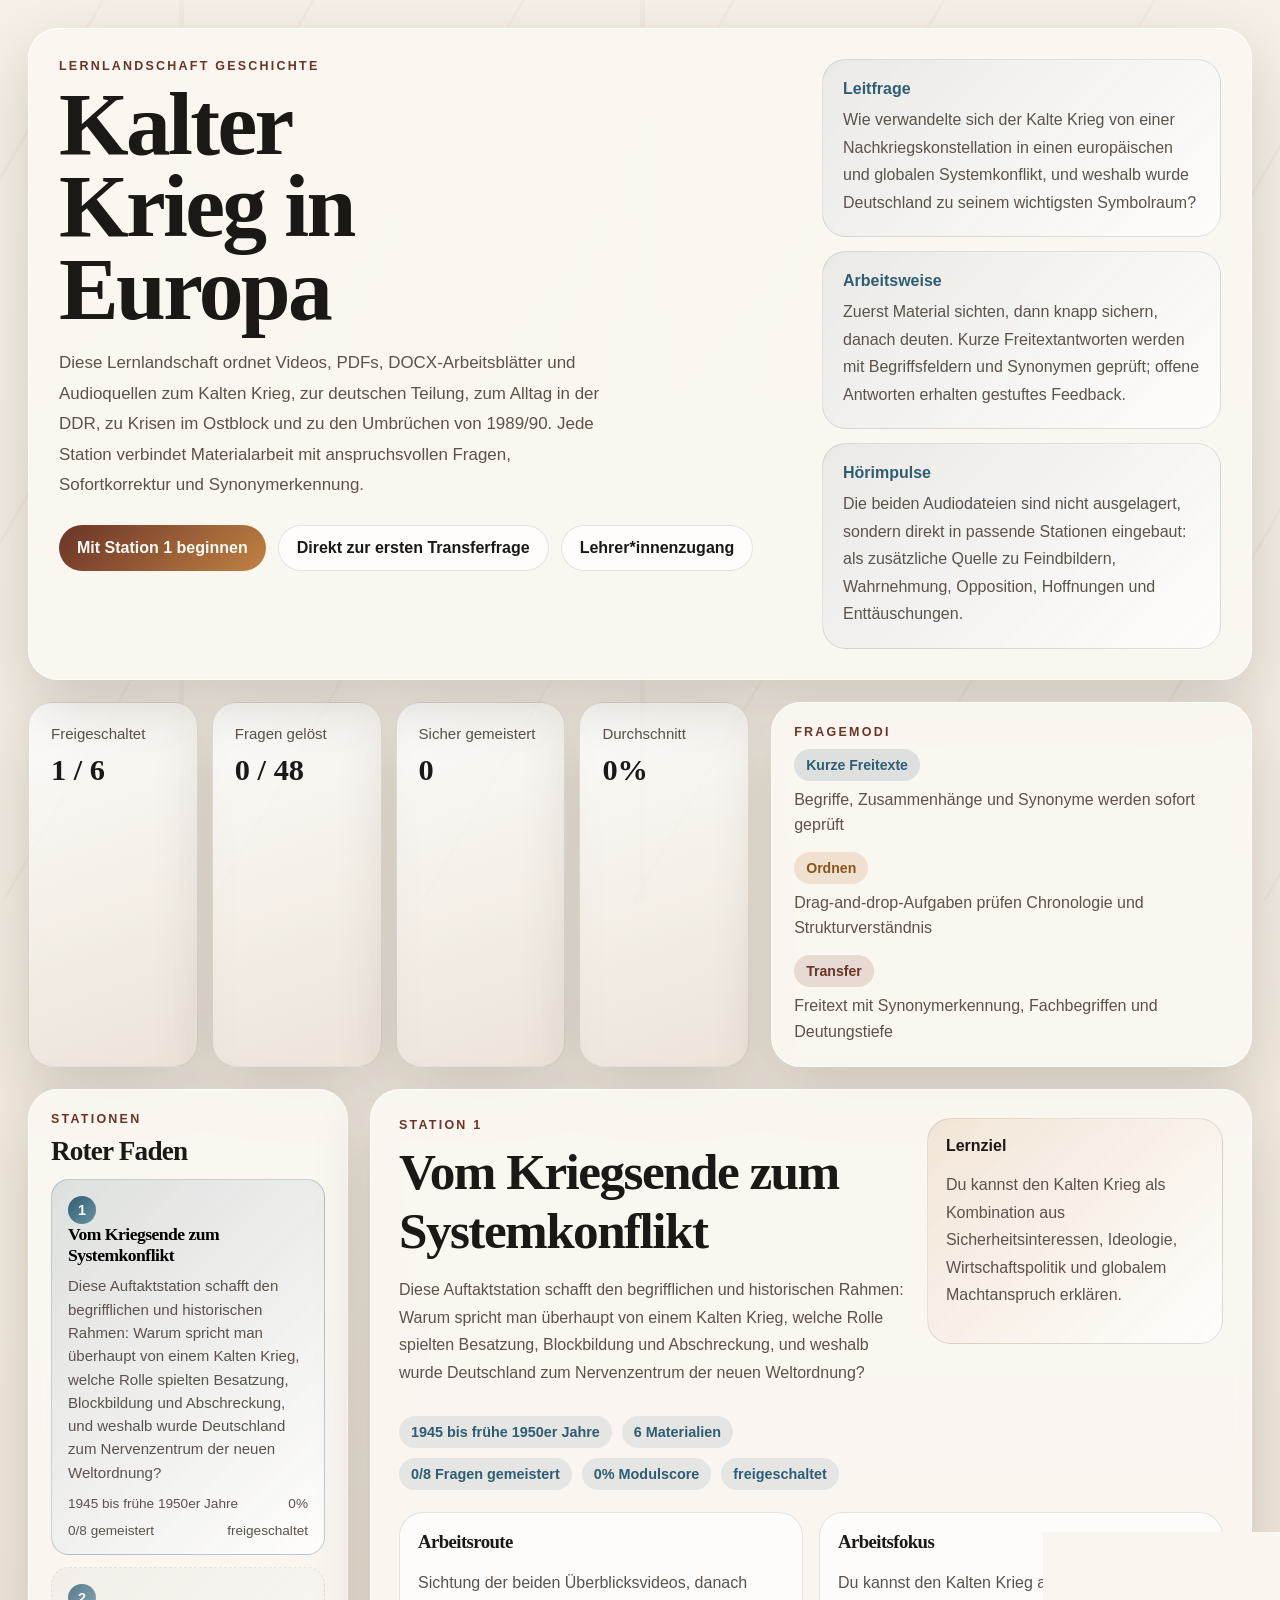
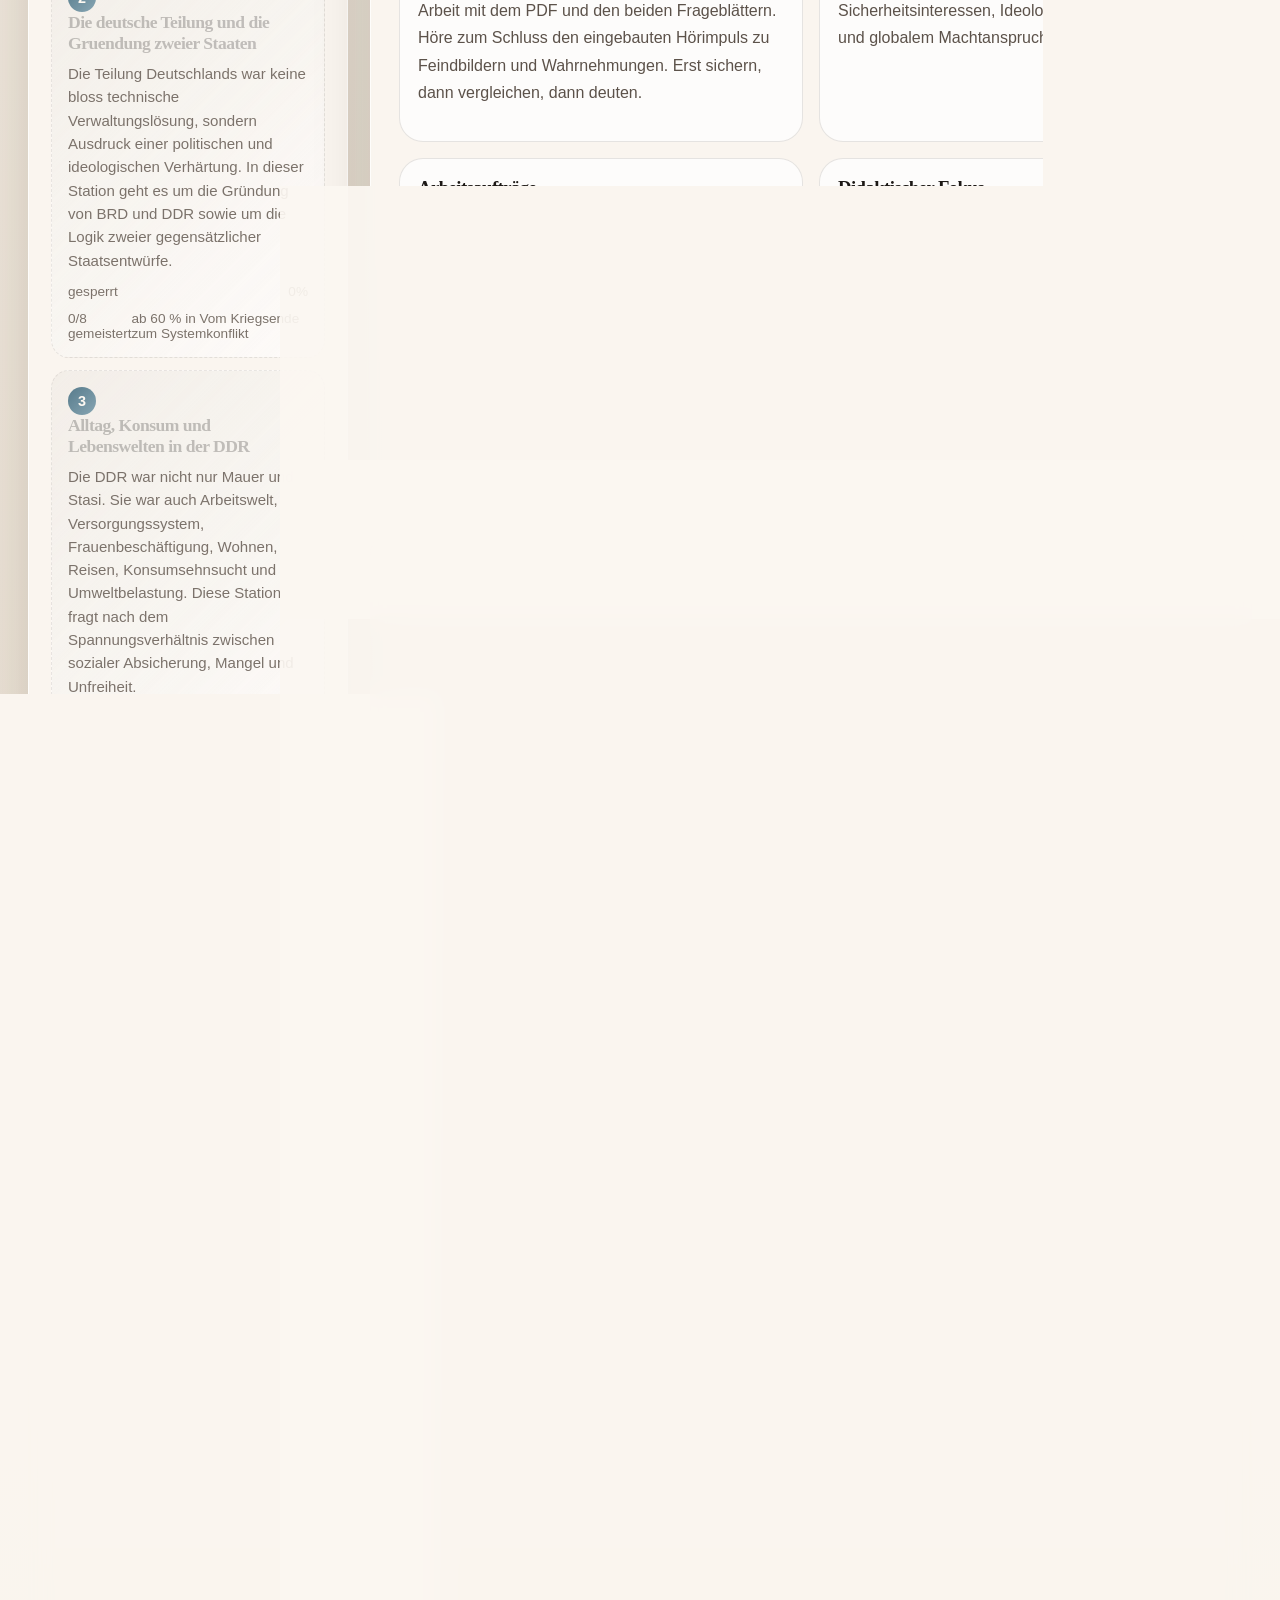
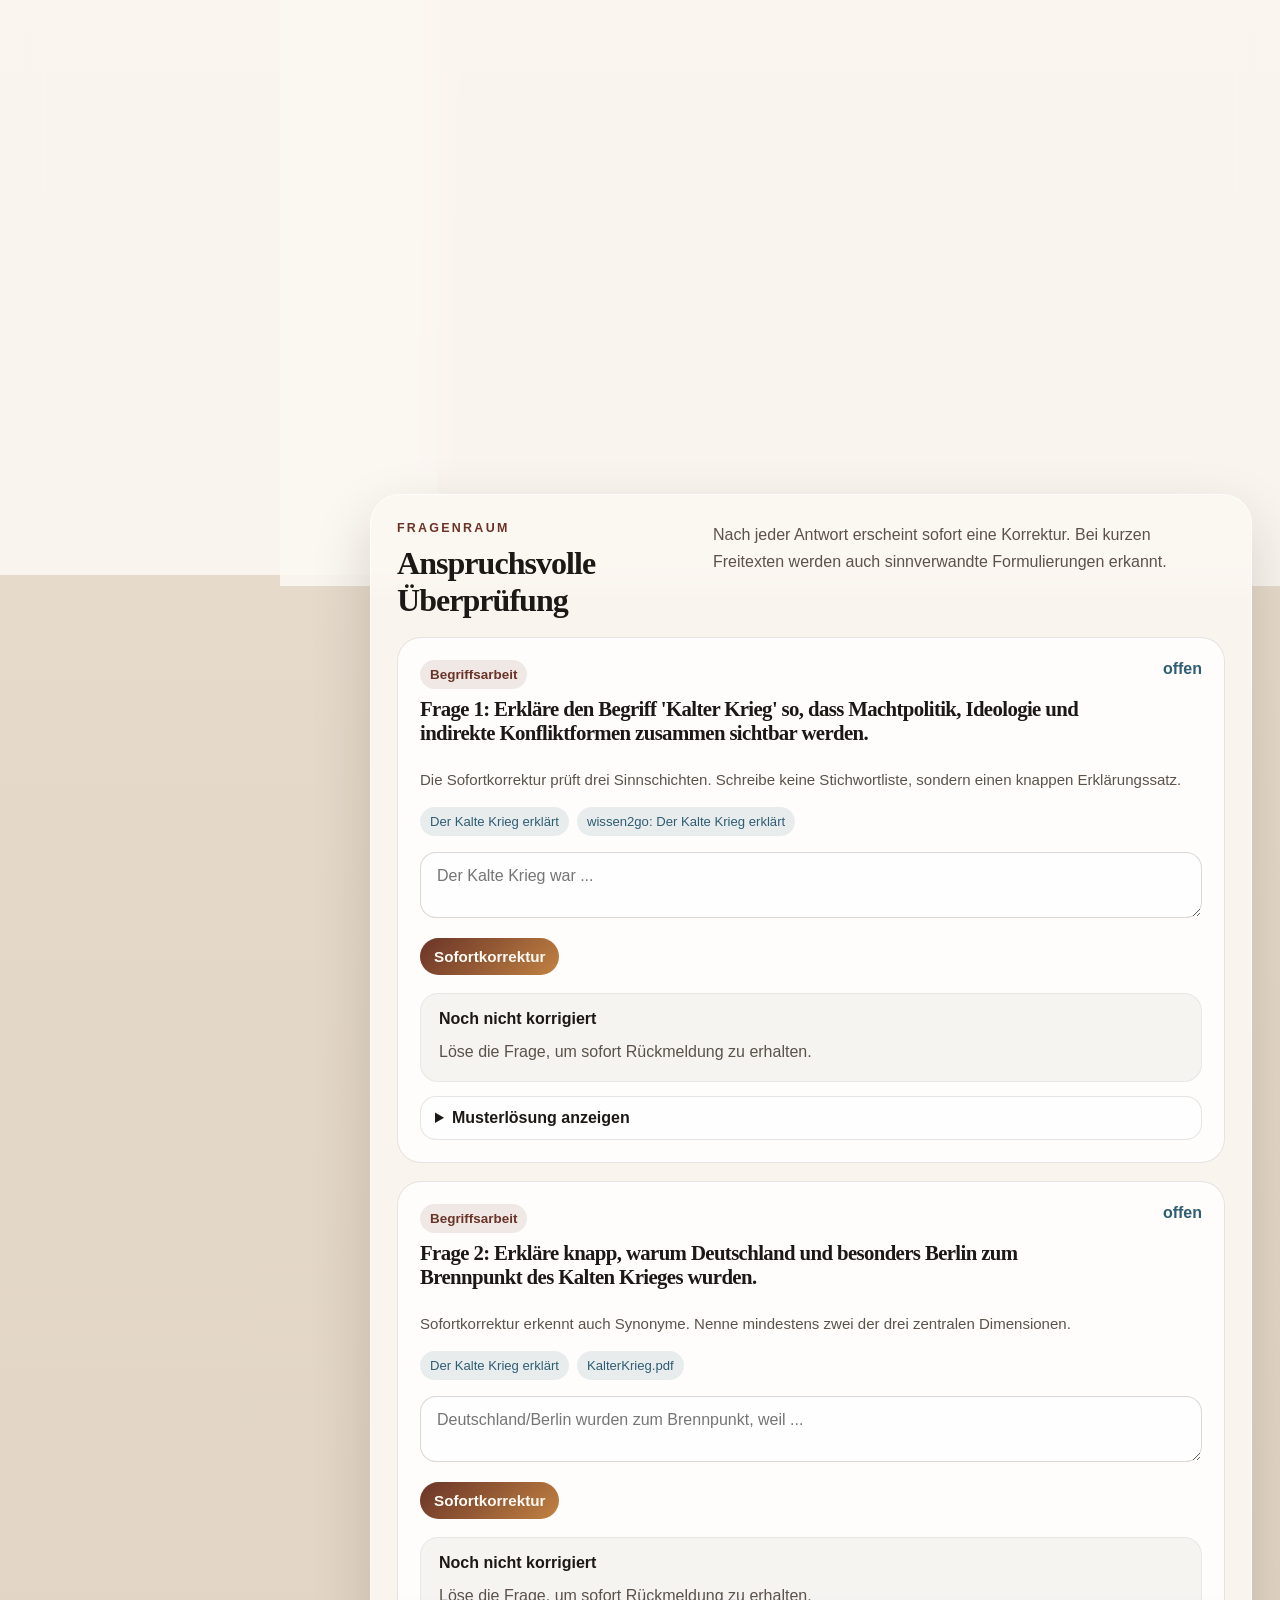
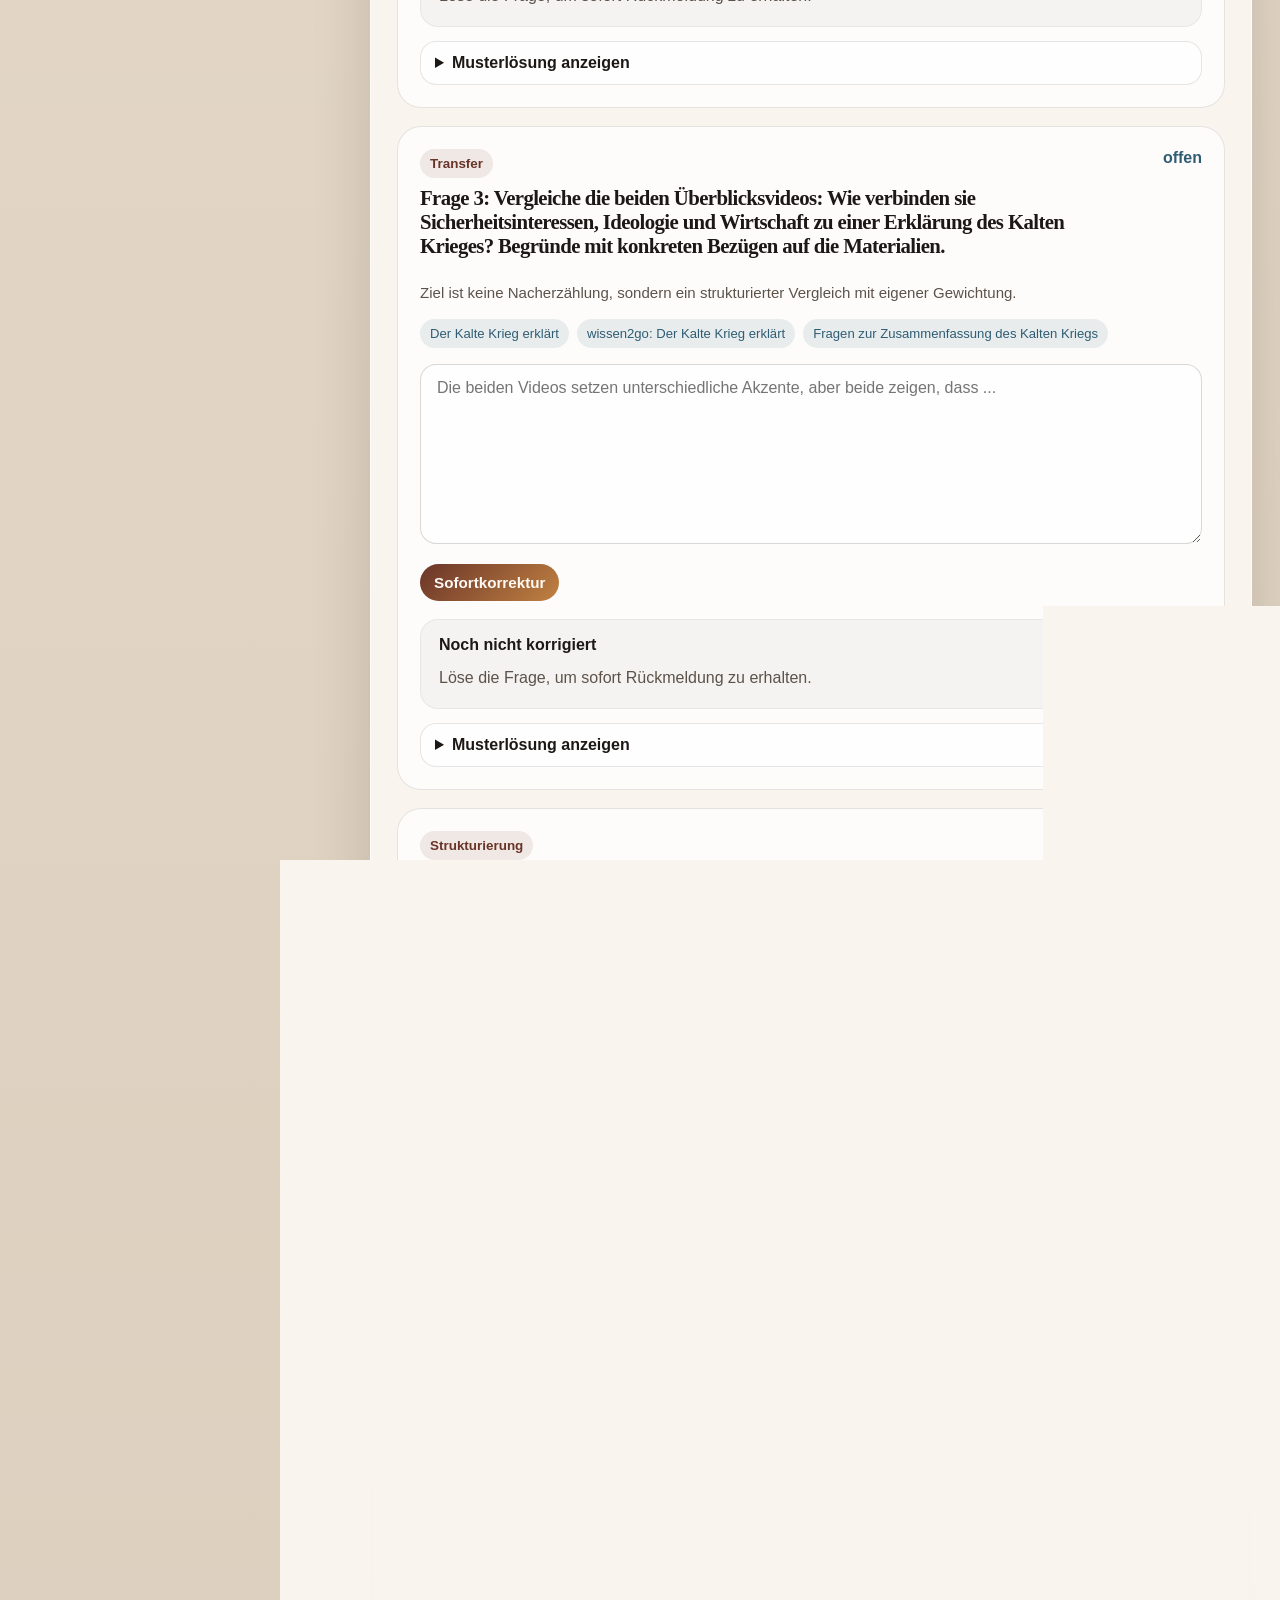
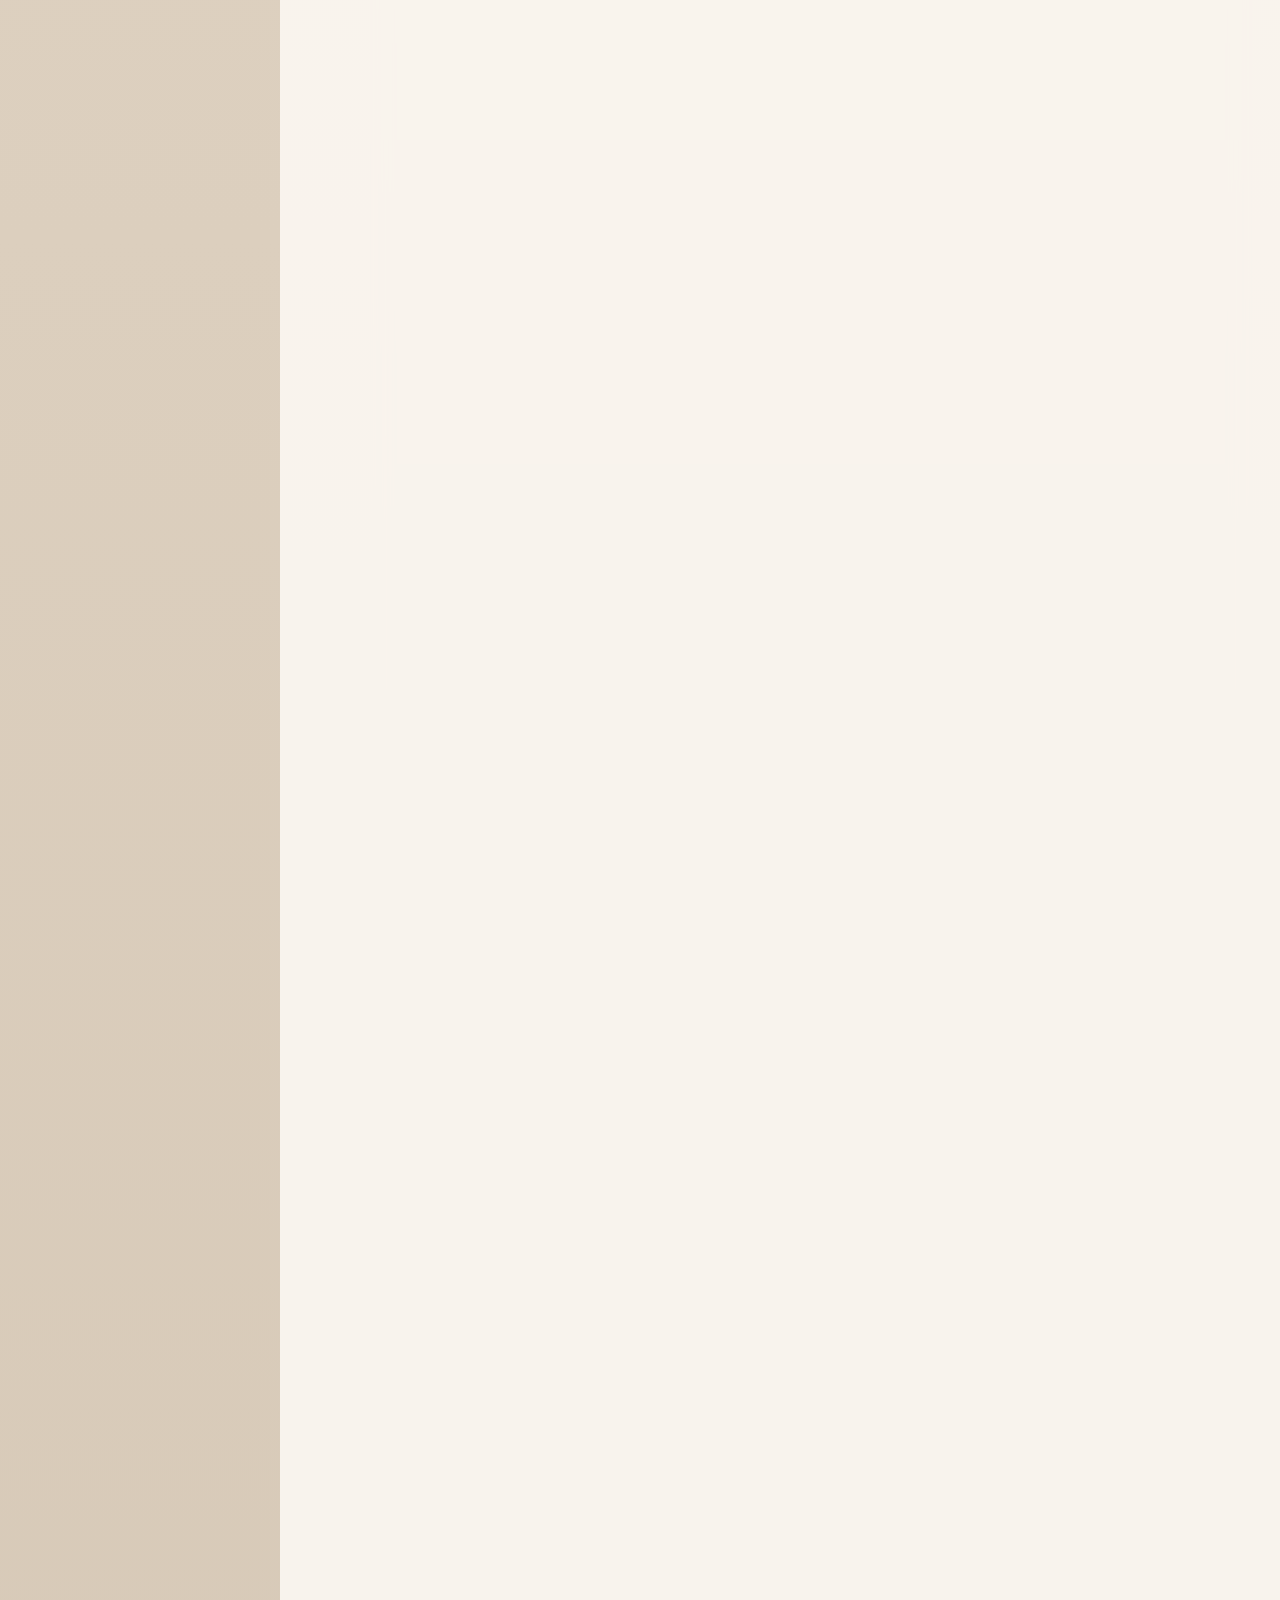
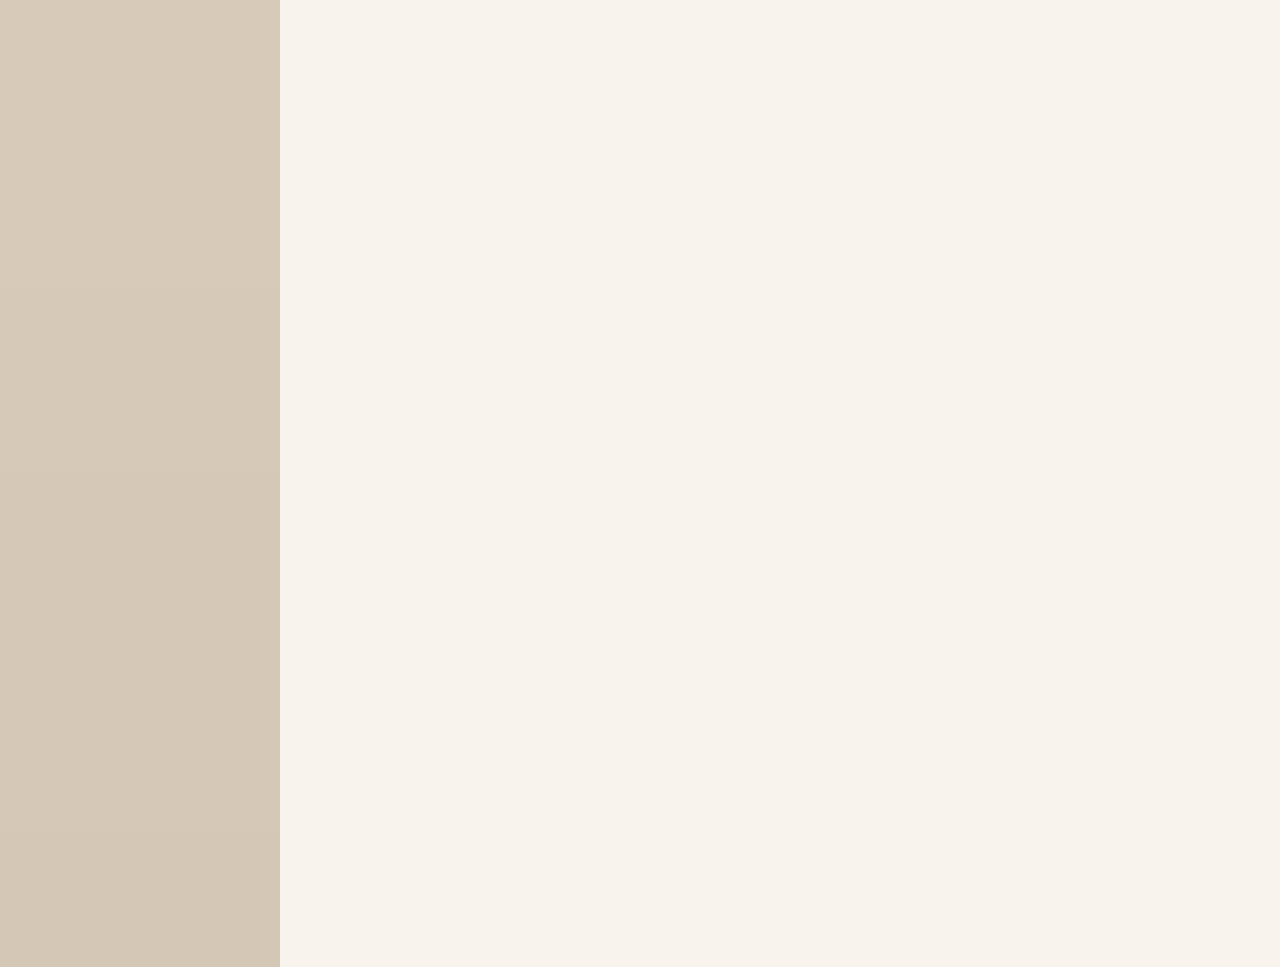
==== index.html @ 3937fecb "Replace DDR everyday image with Trabant photo" ====
<!DOCTYPE html>
<html lang="de">
  <head>
    <meta charset="UTF-8" />
    <meta name="viewport" content="width=device-width, initial-scale=1.0" />
    <title>Kalter Krieg in Europa - Lernlandschaft</title>
    <meta
      name="description"
      content="Interaktive Lernlandschaft zum Kalten Krieg und zur deutschen Teilung mit geordneten Materialien, Sofortkorrektur und Synonymerkennung."
    />
    <meta name="theme-color" content="#2f5d73" />
    <meta property="og:title" content="Kalter Krieg in Europa - Lernlandschaft" />
    <meta
      property="og:description"
      content="Sechs digitale Stationen zum Kalten Krieg, zur deutschen Teilung, zur DDR und zu 1989/90 mit Sofortkorrektur und Lehrpersonenmodus."
    />
    <meta property="og:type" content="website" />
    <meta property="og:image" content="assets/social-preview.svg" />
    <meta name="twitter:card" content="summary_large_image" />
    <meta name="twitter:title" content="Kalter Krieg in Europa - Lernlandschaft" />
    <meta
      name="twitter:description"
      content="Interaktive Lernlandschaft mit Materialien, Transferfragen, Sofortkorrektur und Lehrpersonenmodus."
    />
    <meta name="twitter:image" content="assets/social-preview.svg" />
    <link rel="icon" type="image/svg+xml" href="assets/favicon.svg" />
    <link rel="stylesheet" href="styles.css?v=20260407j" />
  </head>
  <body>
    <div class="page-shell">
      <header class="hero panel">
        <div class="hero-copy">
          <p class="eyebrow">Lernlandschaft Geschichte</p>
          <h1>Kalter Krieg in Europa</h1>
          <p class="lead">
            Diese Lernlandschaft ordnet Videos, PDFs, DOCX-Arbeitsblätter und Audioquellen zum
            Kalten Krieg, zur deutschen Teilung, zum Alltag in der DDR, zu Krisen im Ostblock und
            zu den Umbrüchen von 1989/90. Jede Station verbindet Materialarbeit mit anspruchsvollen
            Fragen, Sofortkorrektur und Synonymerkennung.
          </p>
          <div class="hero-actions">
            <button class="btn primary" id="start-route-button" type="button">Mit Station 1 beginnen</button>
            <button class="btn ghost" id="open-first-open-button" type="button">Direkt zur ersten Transferfrage</button>
            <button class="btn ghost" id="teacher-mode-button" type="button">Lehrer*innenzugang</button>
          </div>
        </div>

        <aside class="hero-note">
          <div class="note-card">
            <p class="note-label">Leitfrage</p>
            <p>
              Wie verwandelte sich der Kalte Krieg von einer Nachkriegskonstellation in einen
              europäischen und globalen Systemkonflikt, und weshalb wurde Deutschland zu seinem
              wichtigsten Symbolraum?
            </p>
          </div>
          <div class="note-card">
            <p class="note-label">Arbeitsweise</p>
            <p>
              Zuerst Material sichten, dann knapp sichern, danach deuten. Kurze Freitextantworten
              werden mit Begriffsfeldern und Synonymen geprüft; offene Antworten erhalten gestuftes
              Feedback.
            </p>
          </div>
          <div class="note-card">
            <p class="note-label">Hörimpulse</p>
            <p>
              Die beiden Audiodateien sind nicht ausgelagert, sondern direkt in passende Stationen
              eingebaut: als zusätzliche Quelle zu Feindbildern, Wahrnehmung, Opposition,
              Hoffnungen und Enttäuschungen.
            </p>
          </div>
        </aside>
      </header>

      <section class="panel teacher-access-panel hidden" id="teacher-access-panel"></section>

      <section class="dashboard">
        <div class="stats-grid" id="stats-grid"></div>
        <div class="panel legend-card">
          <p class="eyebrow">Fragemodi</p>
          <div class="legend-list">
            <div>
              <span class="legend-chip legend-fact">Kurze Freitexte</span>
              <p>Begriffe, Zusammenhänge und Synonyme werden sofort geprüft</p>
            </div>
            <div>
              <span class="legend-chip legend-compare">Ordnen</span>
              <p>Drag-and-drop-Aufgaben prüfen Chronologie und Strukturverständnis</p>
            </div>
            <div>
              <span class="legend-chip legend-transfer">Transfer</span>
              <p>Freitext mit Synonymerkennung, Fachbegriffen und Deutungstiefe</p>
            </div>
          </div>
        </div>
      </section>

      <div class="workspace">
        <aside class="panel module-rail">
          <div class="rail-head">
            <p class="eyebrow">Stationen</p>
            <h2>Roter Faden</h2>
          </div>
          <div id="module-nav" class="module-nav"></div>
        </aside>

        <main class="focus-column">
          <section class="panel module-header" id="module-header"></section>

          <section class="panel">
            <div class="section-head">
              <div>
                <p class="eyebrow">Materialpool</p>
                <h2>Ressourcen der Station</h2>
              </div>
              <p class="section-copy">
                Alle eingebauten Materialien dieser Station sind hier nach Typ geordnet. Externe
                Videos öffnen in Dropbox, lokale Materialien liegen direkt im Projekt.
              </p>
            </div>
            <div id="resource-groups" class="resource-groups"></div>
          </section>

          <section class="panel">
            <div class="section-head">
              <div>
                <p class="eyebrow">Fragenraum</p>
                <h2>Anspruchsvolle Überprüfung</h2>
              </div>
              <p class="section-copy">
                Nach jeder Antwort erscheint sofort eine Korrektur. Bei kurzen Freitexten werden
                auch sinnverwandte Formulierungen erkannt.
              </p>
            </div>
            <div id="question-list" class="question-list"></div>
          </section>

          <section class="panel teacher-panel hidden" id="teacher-panel"></section>
        </main>
      </div>
    </div>

    <script src="data.js?v=20260407j"></script>
    <script src="app.js?v=20260407j"></script>
  </body>
</html>
---- styles.css ----
:root {
  --bg: #e5ddd0;
  --paper: rgba(251, 247, 241, 0.92);
  --paper-strong: #fffaf3;
  --ink: #1c1815;
  --muted: #5c524a;
  --line: rgba(53, 41, 32, 0.12);
  --cold: #2f5d73;
  --cold-soft: #6b92a4;
  --wire: #6a3428;
  --signal: #c18242;
  --shadow: 0 24px 60px rgba(34, 22, 14, 0.16);
  --radius-xl: 30px;
  --radius-lg: 24px;
  --radius-md: 18px;
}

* {
  box-sizing: border-box;
}

html {
  scroll-behavior: smooth;
}

body {
  margin: 0;
  min-height: 100vh;
  color: var(--ink);
  font-family: "Avenir Next", "Segoe UI", sans-serif;
  background:
    radial-gradient(circle at 12% 15%, rgba(47, 93, 115, 0.18), transparent 0 24%),
    radial-gradient(circle at 88% 12%, rgba(193, 130, 66, 0.18), transparent 0 20%),
    linear-gradient(180deg, #f5efe6 0%, #e3d7c7 48%, #d5c7b5 100%);
}

body::before {
  content: "";
  position: fixed;
  inset: 0;
  pointer-events: none;
  background:
    linear-gradient(90deg, transparent 0 14%, rgba(47, 93, 115, 0.03) 14% 14.4%, transparent 14.4% 50%, rgba(106, 52, 40, 0.03) 50% 50.4%, transparent 50.4%),
    repeating-linear-gradient(
      120deg,
      transparent 0 88px,
      rgba(28, 24, 21, 0.025) 88px 91px,
      transparent 91px 182px
    );
}

h1,
h2,
h3,
h4 {
  font-family: "Iowan Old Style", "Palatino Linotype", "Book Antiqua", serif;
  letter-spacing: -0.03em;
}

button,
input,
textarea,
a {
  font: inherit;
}

.page-shell {
  position: relative;
  z-index: 1;
  max-width: 1360px;
  margin: 0 auto;
  padding: 28px;
}

.panel {
  background: var(--paper);
  border: 1px solid rgba(255, 255, 255, 0.72);
  box-shadow: var(--shadow);
  border-radius: var(--radius-xl);
  backdrop-filter: blur(10px);
}

.hero {
  display: grid;
  grid-template-columns: minmax(0, 1.3fr) minmax(280px, 0.7fr);
  gap: 22px;
  padding: 30px;
}

.eyebrow {
  margin: 0 0 10px;
  color: var(--wire);
  text-transform: uppercase;
  letter-spacing: 0.18em;
  font-size: 0.78rem;
  font-weight: 800;
}

.hero h1 {
  margin: 0;
  max-width: 10ch;
  font-size: clamp(3rem, 7vw, 5.7rem);
  line-height: 0.92;
}

.lead {
  max-width: 60ch;
  margin: 18px 0 0;
  color: var(--muted);
  font-size: 1.06rem;
  line-height: 1.8;
}

.hero-actions {
  display: flex;
  gap: 12px;
  flex-wrap: wrap;
  margin-top: 24px;
}

.btn {
  appearance: none;
  border: none;
  border-radius: 999px;
  cursor: pointer;
  text-decoration: none;
  display: inline-flex;
  align-items: center;
  justify-content: center;
  gap: 8px;
  padding: 13px 18px;
  font-weight: 800;
}

.btn.primary {
  color: #fffaf4;
  background: linear-gradient(135deg, var(--wire), var(--signal));
}

.btn.ghost {
  color: var(--ink);
  background: rgba(255, 255, 255, 0.76);
  border: 1px solid var(--line);
}

.btn.small {
  padding: 10px 14px;
  font-size: 0.95rem;
}

.btn.is-active {
  color: #fffaf4;
  background: linear-gradient(135deg, var(--cold), var(--cold-soft));
  border: none;
}

.hero-note {
  display: grid;
  gap: 14px;
}

.note-card {
  padding: 20px;
  border-radius: var(--radius-lg);
  background: linear-gradient(135deg, rgba(47, 93, 115, 0.08), rgba(255, 255, 255, 0.72));
  border: 1px solid var(--line);
}

.note-label {
  margin: 0 0 8px;
  font-weight: 800;
  color: var(--cold);
}

.note-card p:last-child {
  margin: 0;
  color: var(--muted);
  line-height: 1.72;
}

.dashboard {
  display: grid;
  grid-template-columns: minmax(0, 1.2fr) minmax(280px, 0.8fr);
  gap: 22px;
  margin-top: 22px;
}

.teacher-access-panel {
  margin-top: 22px;
  padding: 26px;
}

.teacher-access-wrap {
  display: grid;
  grid-template-columns: minmax(0, 1.2fr) minmax(280px, 0.8fr);
  gap: 20px;
  align-items: start;
}

.teacher-access-form {
  display: grid;
  gap: 12px;
  padding: 20px;
  border-radius: var(--radius-lg);
  border: 1px solid var(--line);
  background: rgba(255, 255, 255, 0.72);
}

.teacher-access-form label {
  font-weight: 800;
}

.teacher-access-form input {
  width: 100%;
  padding: 14px 16px;
  border-radius: 16px;
  border: 1px solid rgba(53, 41, 32, 0.18);
  background: rgba(255, 255, 255, 0.92);
}

.teacher-access-actions {
  display: flex;
  gap: 10px;
  flex-wrap: wrap;
  margin-top: 6px;
}

.teacher-access-status {
  min-height: 1.5rem;
  margin: 0;
  color: var(--wire);
  font-weight: 700;
}

.teacher-access-status-card {
  grid-template-columns: minmax(0, 1fr) auto;
}

.stats-grid {
  display: grid;
  grid-template-columns: repeat(4, minmax(0, 1fr));
  gap: 14px;
}

.stat-card {
  padding: 22px;
  border-radius: var(--radius-lg);
  background: linear-gradient(160deg, rgba(255, 255, 255, 0.78), rgba(234, 225, 214, 0.7));
  border: 1px solid var(--line);
  box-shadow: var(--shadow);
}

.stat-card strong {
  display: block;
  margin-top: 10px;
  font-size: 1.9rem;
  font-family: "Iowan Old Style", "Palatino Linotype", serif;
}

.stat-card span {
  color: var(--muted);
  font-size: 0.94rem;
}

.legend-card {
  padding: 22px;
}

.legend-list {
  display: grid;
  gap: 14px;
}

.legend-list p {
  margin: 6px 0 0;
  color: var(--muted);
  line-height: 1.6;
}

.legend-chip {
  display: inline-flex;
  padding: 8px 12px;
  border-radius: 999px;
  font-size: 0.88rem;
  font-weight: 800;
}

.legend-fact {
  background: rgba(47, 93, 115, 0.14);
  color: var(--cold);
}

.legend-compare {
  background: rgba(193, 130, 66, 0.18);
  color: #8a541f;
}

.legend-transfer {
  background: rgba(106, 52, 40, 0.14);
  color: var(--wire);
}

.workspace {
  display: grid;
  grid-template-columns: 320px minmax(0, 1fr);
  gap: 22px;
  margin-top: 22px;
  align-items: start;
}

.module-rail {
  position: sticky;
  top: 18px;
  padding: 22px;
}

.rail-head h2 {
  margin: 0 0 12px;
  font-size: 1.7rem;
}

.module-nav {
  display: grid;
  gap: 12px;
}

.module-button {
  width: 100%;
  padding: 16px;
  border-radius: var(--radius-md);
  text-align: left;
  background: rgba(255, 255, 255, 0.72);
  border: 1px solid var(--line);
  cursor: pointer;
  transition: transform 180ms ease, border-color 180ms ease, background 180ms ease;
}

.module-button:disabled {
  cursor: not-allowed;
  opacity: 0.8;
}

.module-button:hover,
.module-button:focus-visible {
  transform: translateY(-1px);
  border-color: rgba(47, 93, 115, 0.3);
}

.module-button.active {
  background: linear-gradient(135deg, rgba(47, 93, 115, 0.14), rgba(255, 255, 255, 0.78));
  border-color: rgba(47, 93, 115, 0.26);
}

.module-button.locked {
  background: linear-gradient(135deg, rgba(28, 24, 21, 0.04), rgba(255, 255, 255, 0.76));
  border-style: dashed;
}

.module-step {
  display: inline-flex;
  align-items: center;
  justify-content: center;
  width: 28px;
  height: 28px;
  border-radius: 50%;
  margin-right: 10px;
  font-size: 0.9rem;
  font-weight: 800;
  color: var(--paper-strong);
  background: linear-gradient(135deg, var(--cold), var(--cold-soft));
}

.module-button h3 {
  margin: 0 0 8px;
  font-size: 1.1rem;
}

.module-button p {
  margin: 0;
  color: var(--muted);
  line-height: 1.55;
  font-size: 0.94rem;
}

.module-button-footer {
  display: flex;
  justify-content: space-between;
  margin-top: 12px;
  color: var(--muted);
  font-size: 0.85rem;
}

.focus-column {
  display: grid;
  gap: 22px;
}

.module-header {
  padding: 28px;
}

.module-title-row {
  display: flex;
  justify-content: space-between;
  gap: 20px;
  align-items: flex-start;
}

.module-title-row h2 {
  margin: 0;
  font-size: clamp(2rem, 4vw, 3.2rem);
}

.module-kicker {
  display: inline-flex;
  gap: 10px;
  flex-wrap: wrap;
  margin-top: 14px;
}

.module-pill {
  padding: 8px 12px;
  border-radius: 999px;
  background: rgba(47, 93, 115, 0.1);
  color: var(--cold);
  font-size: 0.9rem;
  font-weight: 700;
}

.module-meta-card {
  min-width: 220px;
  padding: 18px;
  border-radius: var(--radius-lg);
  background: linear-gradient(135deg, rgba(193, 130, 66, 0.14), rgba(255, 255, 255, 0.76));
  border: 1px solid var(--line);
}

.module-meta-card strong {
  display: block;
  margin-bottom: 8px;
}

.module-copy,
.module-list li,
.section-copy,
.resource-card p,
.feedback-body,
.question-help,
.model-answer,
.resource-meta,
.audio-card p {
  color: var(--muted);
  line-height: 1.72;
}

.module-grid {
  display: grid;
  grid-template-columns: repeat(2, minmax(0, 1fr));
  gap: 16px;
  margin-top: 22px;
}

.module-box {
  padding: 18px;
  border-radius: var(--radius-lg);
  background: rgba(255, 255, 255, 0.72);
  border: 1px solid var(--line);
}

.module-box h3 {
  margin: 0 0 10px;
}

.hidden {
  display: none !important;
}

.module-list {
  margin: 0;
  padding-left: 18px;
}

.teacher-panel {
  padding: 26px;
}

.teacher-details {
  border: 1px solid var(--line);
  border-radius: var(--radius-lg);
  background: rgba(255, 255, 255, 0.72);
  padding: 0;
}

.teacher-details summary {
  list-style: none;
  cursor: pointer;
  padding: 18px 20px;
  font-size: 1.05rem;
  font-weight: 800;
}

.teacher-details summary::-webkit-details-marker {
  display: none;
}

.teacher-details-body {
  padding: 0 0 4px;
}

.teacher-grid {
  display: grid;
  grid-template-columns: repeat(3, minmax(0, 1fr));
  gap: 16px;
  margin-top: 18px;
}

.teacher-card {
  padding: 18px;
  border-radius: var(--radius-lg);
  border: 1px solid var(--line);
  background: linear-gradient(135deg, rgba(47, 93, 115, 0.08), rgba(255, 255, 255, 0.78));
}

.teacher-card h3 {
  margin: 0 0 10px;
}

.teacher-card p,
.teacher-card li,
.teacher-map-card p,
.teacher-map-card li,
.feedback-breakdown li,
.teacher-inline p {
  color: var(--muted);
  line-height: 1.68;
}

.teacher-map {
  display: grid;
  gap: 14px;
  margin-top: 18px;
}

.teacher-map-card {
  padding: 18px;
  border-radius: var(--radius-lg);
  border: 1px solid var(--line);
  background: rgba(255, 255, 255, 0.78);
}

.teacher-map-card h4,
.teacher-inline h4 {
  margin: 0 0 10px;
  font-size: 1.08rem;
}

.teacher-inline {
  margin-top: 16px;
  padding: 14px 16px;
  border-radius: 16px;
  background: rgba(47, 93, 115, 0.06);
  border: 1px solid rgba(47, 93, 115, 0.14);
}

.teacher-inline p {
  margin: 8px 0 0;
}

.feedback-breakdown {
  margin: 12px 0 0;
  padding-left: 18px;
}

.section-head {
  display: flex;
  justify-content: space-between;
  gap: 20px;
  align-items: flex-start;
  margin-bottom: 18px;
  padding: 26px 26px 0;
}

.section-head h2 {
  margin: 0;
  font-size: 2rem;
}

.section-copy {
  max-width: 32rem;
  margin: 0;
}

.resource-groups {
  display: grid;
  gap: 18px;
  padding: 0 26px 26px;
}

.resource-group {
  padding: 20px;
  border-radius: var(--radius-lg);
  border: 1px solid var(--line);
  background: linear-gradient(140deg, rgba(255, 255, 255, 0.74), rgba(229, 221, 208, 0.46));
}

.resource-group h3 {
  margin: 0 0 8px;
}

.resource-grid {
  display: grid;
  grid-template-columns: repeat(2, minmax(0, 1fr));
  gap: 14px;
  margin-top: 16px;
}

.resource-card {
  padding: 18px;
  border-radius: var(--radius-md);
  background: rgba(255, 255, 255, 0.82);
  border: 1px solid var(--line);
}

.resource-card h4 {
  margin: 0;
  font-size: 1.15rem;
}

.resource-type-row {
  display: flex;
  gap: 8px;
  flex-wrap: wrap;
  margin: 10px 0;
}

.tag {
  display: inline-flex;
  align-items: center;
  padding: 7px 10px;
  border-radius: 999px;
  background: rgba(28, 24, 21, 0.06);
  color: var(--muted);
  font-size: 0.84rem;
  font-weight: 700;
}

.resource-actions {
  display: flex;
  flex-wrap: wrap;
  gap: 10px;
  margin-top: 14px;
}

.audio-frame {
  width: 100%;
  margin-top: 14px;
}

.question-list {
  display: grid;
  gap: 18px;
  padding: 0 26px 26px;
}

.question-card {
  padding: 22px;
  border-radius: var(--radius-lg);
  border: 1px solid var(--line);
  background: rgba(255, 255, 255, 0.76);
}

.question-card.mastered {
  border-color: rgba(47, 93, 115, 0.28);
  box-shadow: inset 0 0 0 1px rgba(47, 93, 115, 0.08);
}

.question-card.locked {
  background: linear-gradient(135deg, rgba(28, 24, 21, 0.05), rgba(255, 255, 255, 0.62));
}

.question-topline {
  display: flex;
  justify-content: space-between;
  gap: 18px;
  align-items: flex-start;
}

.question-card h3 {
  margin: 8px 0 10px;
  font-size: 1.3rem;
}

.question-type {
  display: inline-flex;
  padding: 7px 10px;
  border-radius: 999px;
  background: rgba(106, 52, 40, 0.1);
  color: var(--wire);
  font-size: 0.84rem;
  font-weight: 800;
}

.question-score {
  min-width: 84px;
  text-align: right;
  color: var(--cold);
  font-weight: 800;
}

.source-row {
  display: flex;
  gap: 8px;
  flex-wrap: wrap;
  margin: 14px 0 0;
}

.source-chip {
  padding: 7px 10px;
  border-radius: 999px;
  background: rgba(47, 93, 115, 0.1);
  color: var(--cold);
  font-size: 0.82rem;
}

.option-list {
  display: grid;
  gap: 10px;
  margin-top: 16px;
}

.drag-order {
  display: grid;
  gap: 10px;
  margin-top: 16px;
}

.drag-card {
  display: grid;
  grid-template-columns: auto minmax(0, 1fr) auto;
  gap: 12px;
  align-items: start;
  padding: 14px 16px;
  border-radius: 16px;
  border: 1px solid var(--line);
  background: rgba(255, 255, 255, 0.9);
  cursor: grab;
}

.drag-card.dragging {
  opacity: 0.55;
  cursor: grabbing;
  border-color: rgba(47, 93, 115, 0.28);
}

.drag-index {
  display: inline-flex;
  align-items: center;
  justify-content: center;
  width: 28px;
  height: 28px;
  border-radius: 50%;
  background: rgba(47, 93, 115, 0.12);
  color: var(--cold);
  font-size: 0.88rem;
  font-weight: 800;
}

.drag-copy strong {
  display: block;
}

.drag-copy p {
  margin: 6px 0 0;
  color: var(--muted);
  line-height: 1.55;
}

.drag-handle {
  color: var(--muted);
  font-weight: 800;
  letter-spacing: 0.12em;
}

.option-item {
  display: flex;
  gap: 10px;
  align-items: flex-start;
  padding: 12px 14px;
  border-radius: 16px;
  border: 1px solid var(--line);
  background: rgba(255, 255, 255, 0.82);
}

.answer-field {
  width: 100%;
  min-height: 54px;
  margin-top: 16px;
  padding: 14px 16px;
  border-radius: 16px;
  border: 1px solid rgba(53, 41, 32, 0.18);
  background: rgba(255, 255, 255, 0.86);
  color: var(--ink);
  resize: vertical;
}

.answer-field.large {
  min-height: 180px;
}

.question-actions {
  display: flex;
  gap: 10px;
  flex-wrap: wrap;
  margin-top: 16px;
}

.question-help {
  margin: 12px 0 0;
  font-size: 0.94rem;
}

.feedback-box {
  margin-top: 18px;
  padding: 16px 18px;
  border-radius: 18px;
  border: 1px solid transparent;
}

.feedback-box.neutral {
  background: rgba(28, 24, 21, 0.04);
  border-color: rgba(28, 24, 21, 0.06);
}

.feedback-box.success {
  background: rgba(47, 93, 115, 0.1);
  border-color: rgba(47, 93, 115, 0.18);
}

.feedback-box.warn {
  background: rgba(193, 130, 66, 0.14);
  border-color: rgba(193, 130, 66, 0.24);
}

.feedback-box.error {
  background: rgba(106, 52, 40, 0.12);
  border-color: rgba(106, 52, 40, 0.18);
}

.feedback-title {
  display: flex;
  justify-content: space-between;
  gap: 12px;
  margin: 0 0 10px;
  font-weight: 800;
}

.feedback-list {
  margin: 10px 0 0;
  padding-left: 18px;
  color: var(--muted);
}

details {
  margin-top: 14px;
  border-radius: 16px;
  background: rgba(255, 255, 255, 0.58);
  border: 1px solid var(--line);
  padding: 12px 14px;
}

summary {
  cursor: pointer;
  font-weight: 800;
}

.model-answer {
  margin-top: 12px;
  white-space: pre-line;
}

.audio-panel {
  margin-top: 22px;
}

.audio-lounge {
  display: grid;
  grid-template-columns: repeat(2, minmax(0, 1fr));
  gap: 16px;
  padding: 0 26px 26px;
}

.audio-card {
  padding: 20px;
  border-radius: var(--radius-lg);
  border: 1px solid var(--line);
  background: linear-gradient(135deg, rgba(47, 93, 115, 0.08), rgba(255, 255, 255, 0.8));
}

.audio-card h3 {
  margin: 0 0 10px;
}

.audio-card audio {
  width: 100%;
  margin-top: 14px;
}

@media (max-width: 1100px) {
  .hero,
  .dashboard,
  .workspace,
  .teacher-access-wrap,
  .teacher-access-status-card {
    grid-template-columns: 1fr;
  }

  .module-rail {
    position: static;
  }

  .stats-grid,
  .resource-grid,
  .module-grid,
  .teacher-grid {
    grid-template-columns: 1fr 1fr;
  }

  .module-title-row,
  .section-head,
  .question-topline {
    flex-direction: column;
  }
}

@media (max-width: 720px) {
  .page-shell {
    padding: 16px;
  }

  .hero,
  .teacher-access-panel,
  .module-header,
  .section-head,
  .resource-groups,
  .question-list {
    padding-left: 18px;
    padding-right: 18px;
  }

  .hero {
    padding-top: 22px;
    padding-bottom: 22px;
  }

  .stats-grid,
  .resource-grid,
  .module-grid,
  .teacher-grid {
    grid-template-columns: 1fr;
  }

  .hero-actions,
  .resource-actions,
  .question-actions,
  .teacher-access-actions {
    flex-direction: column;
  }

  .btn {
    width: 100%;
  }
}
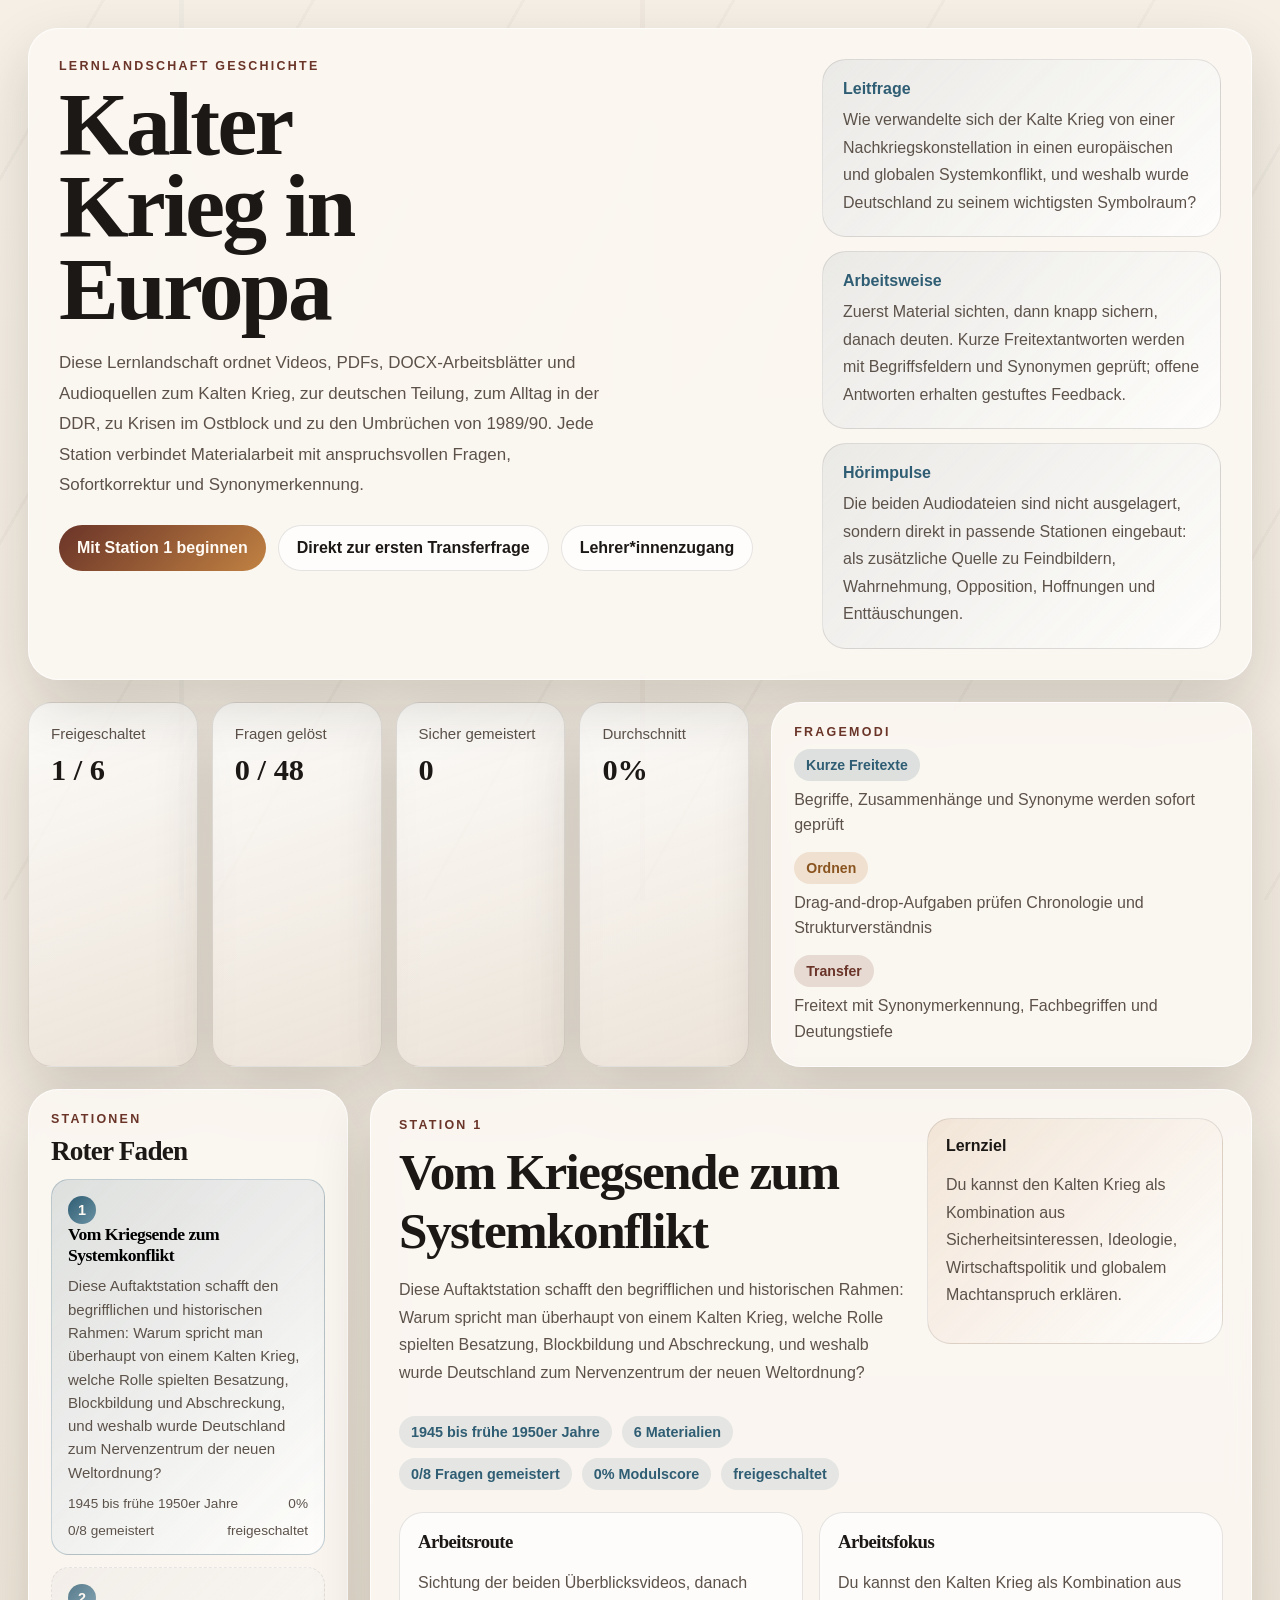
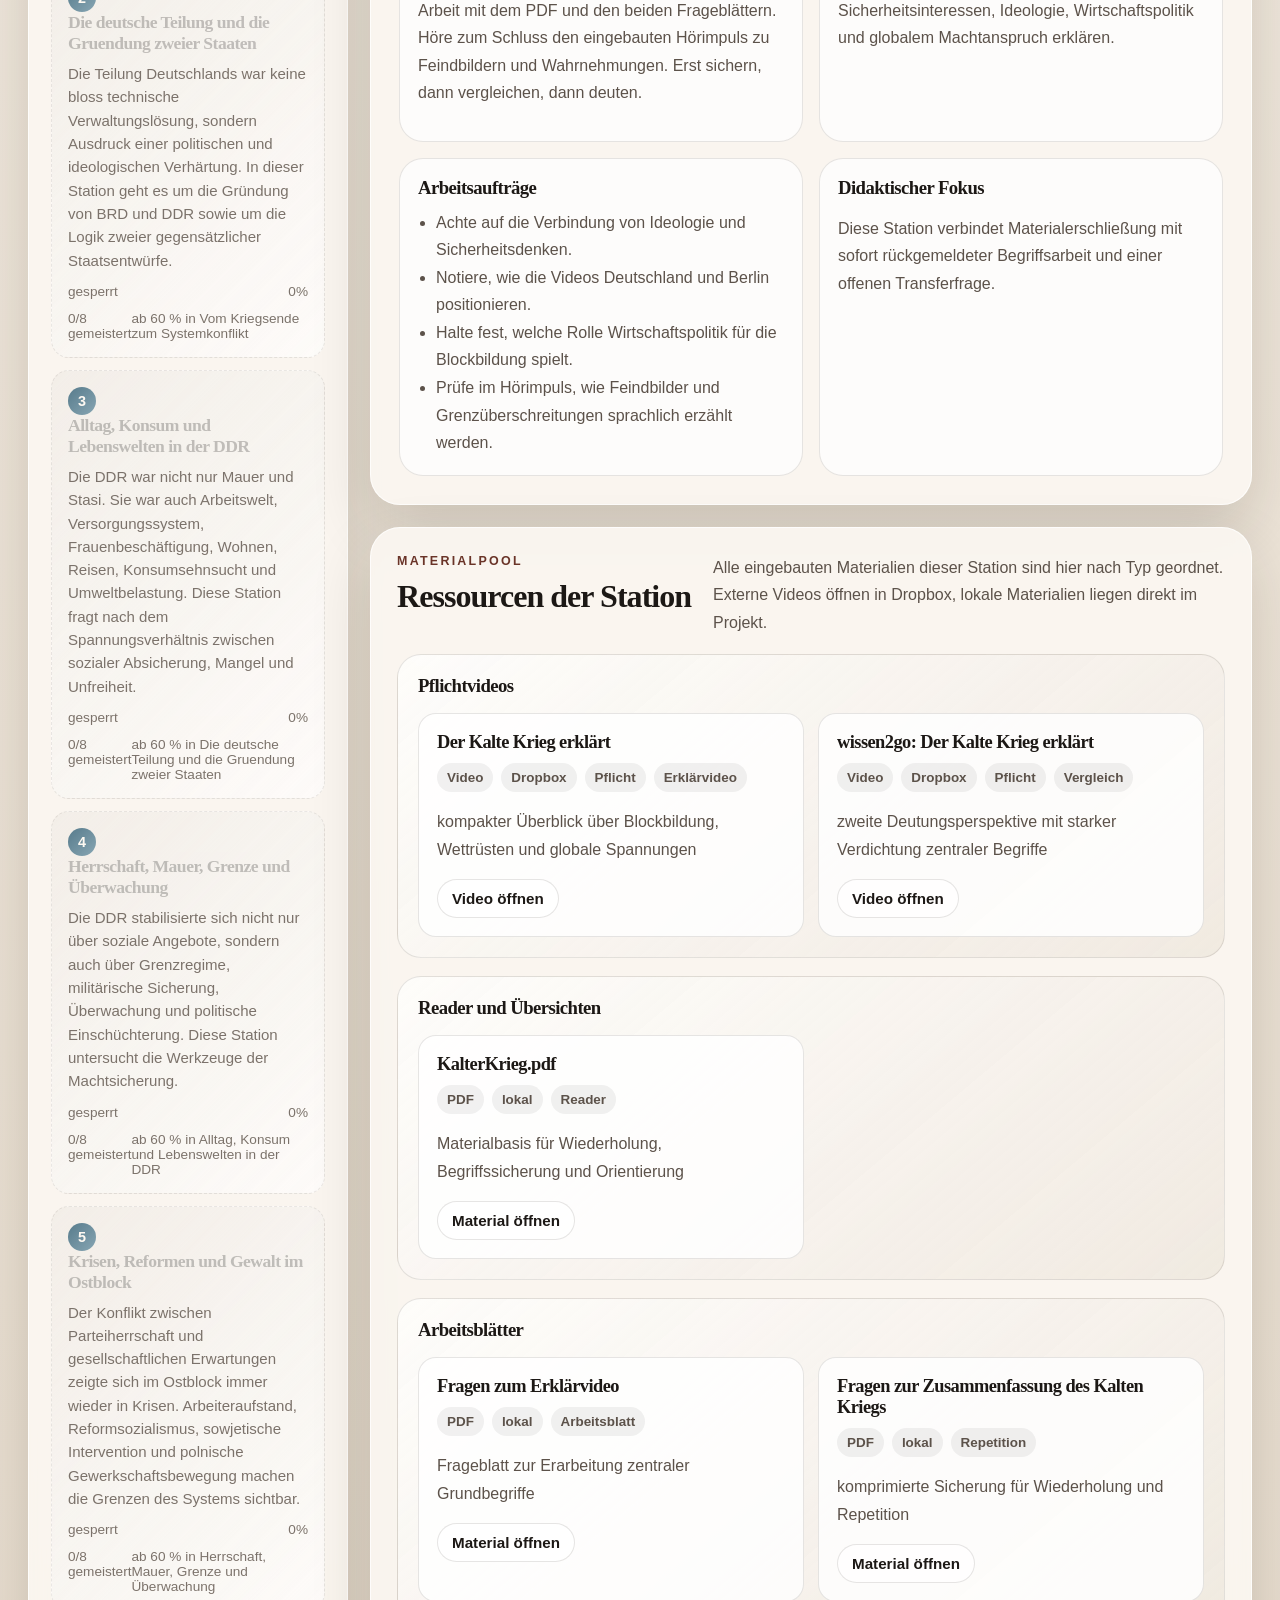
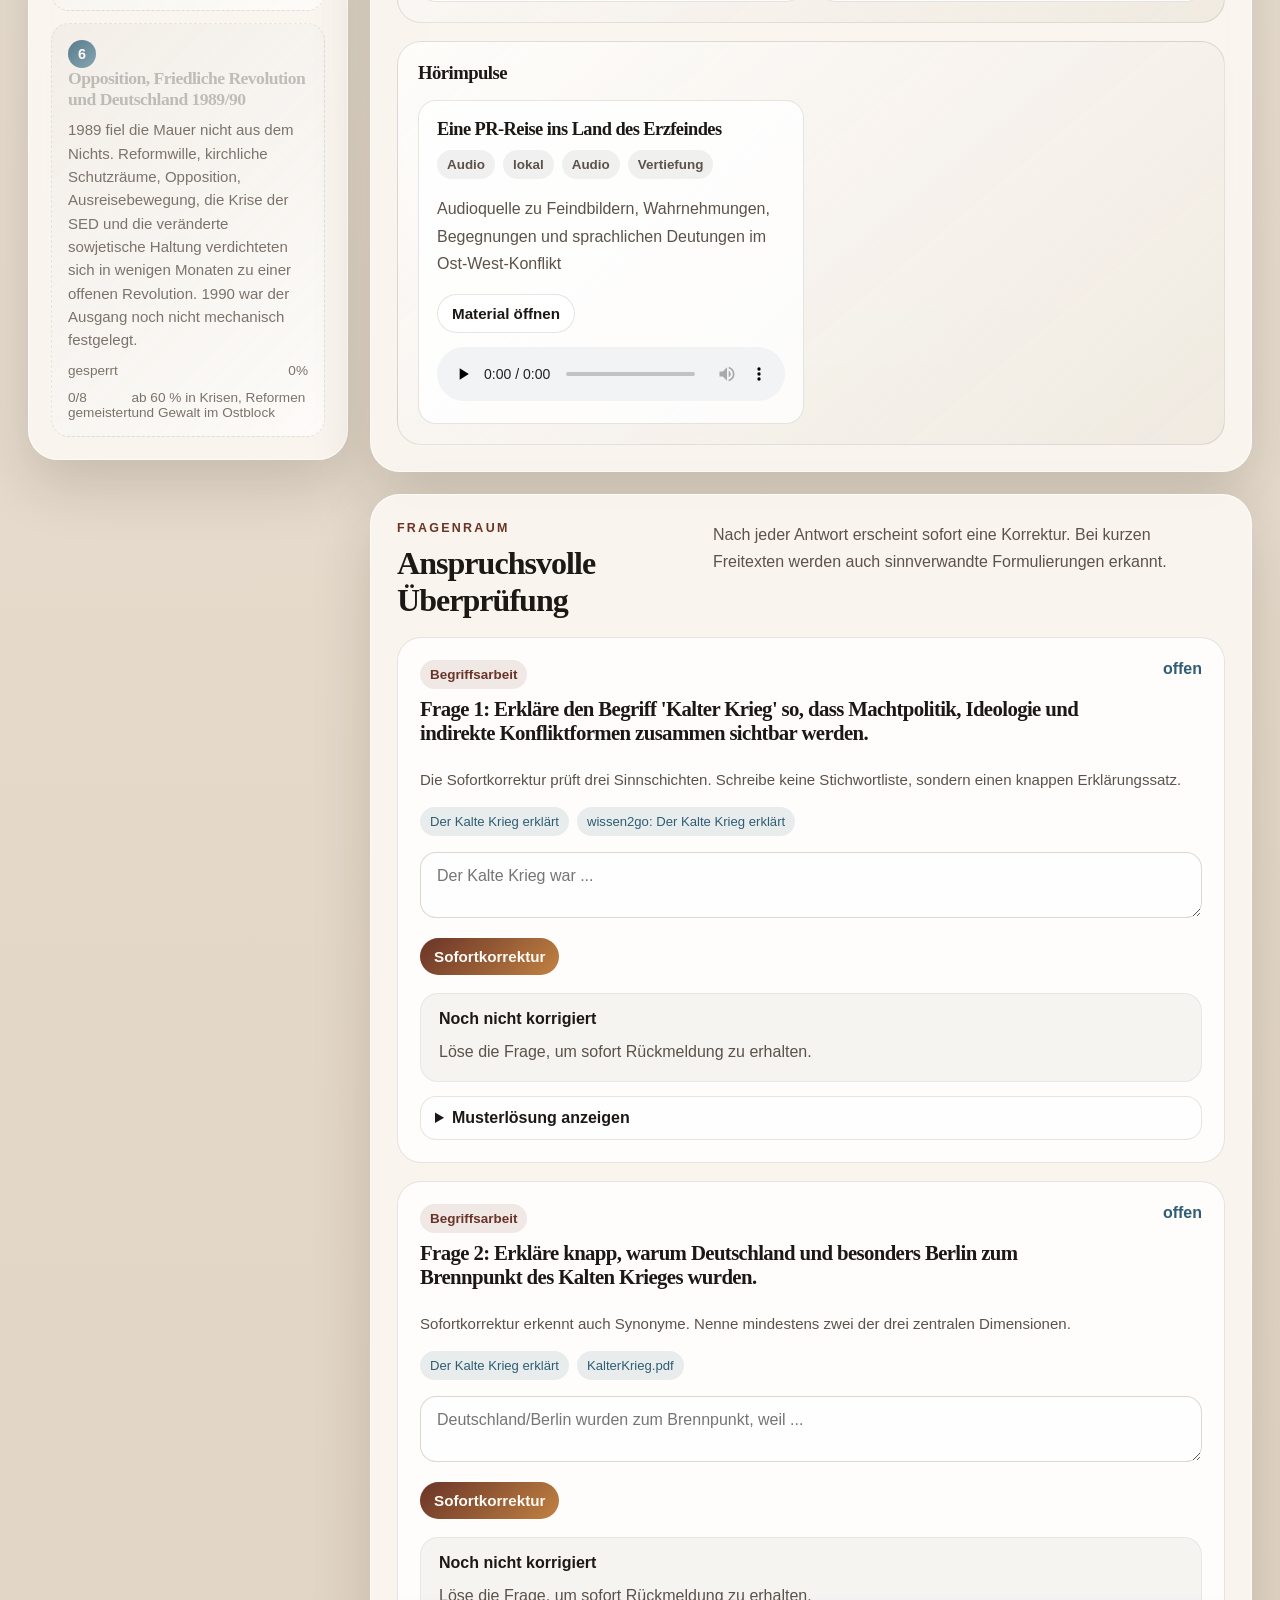
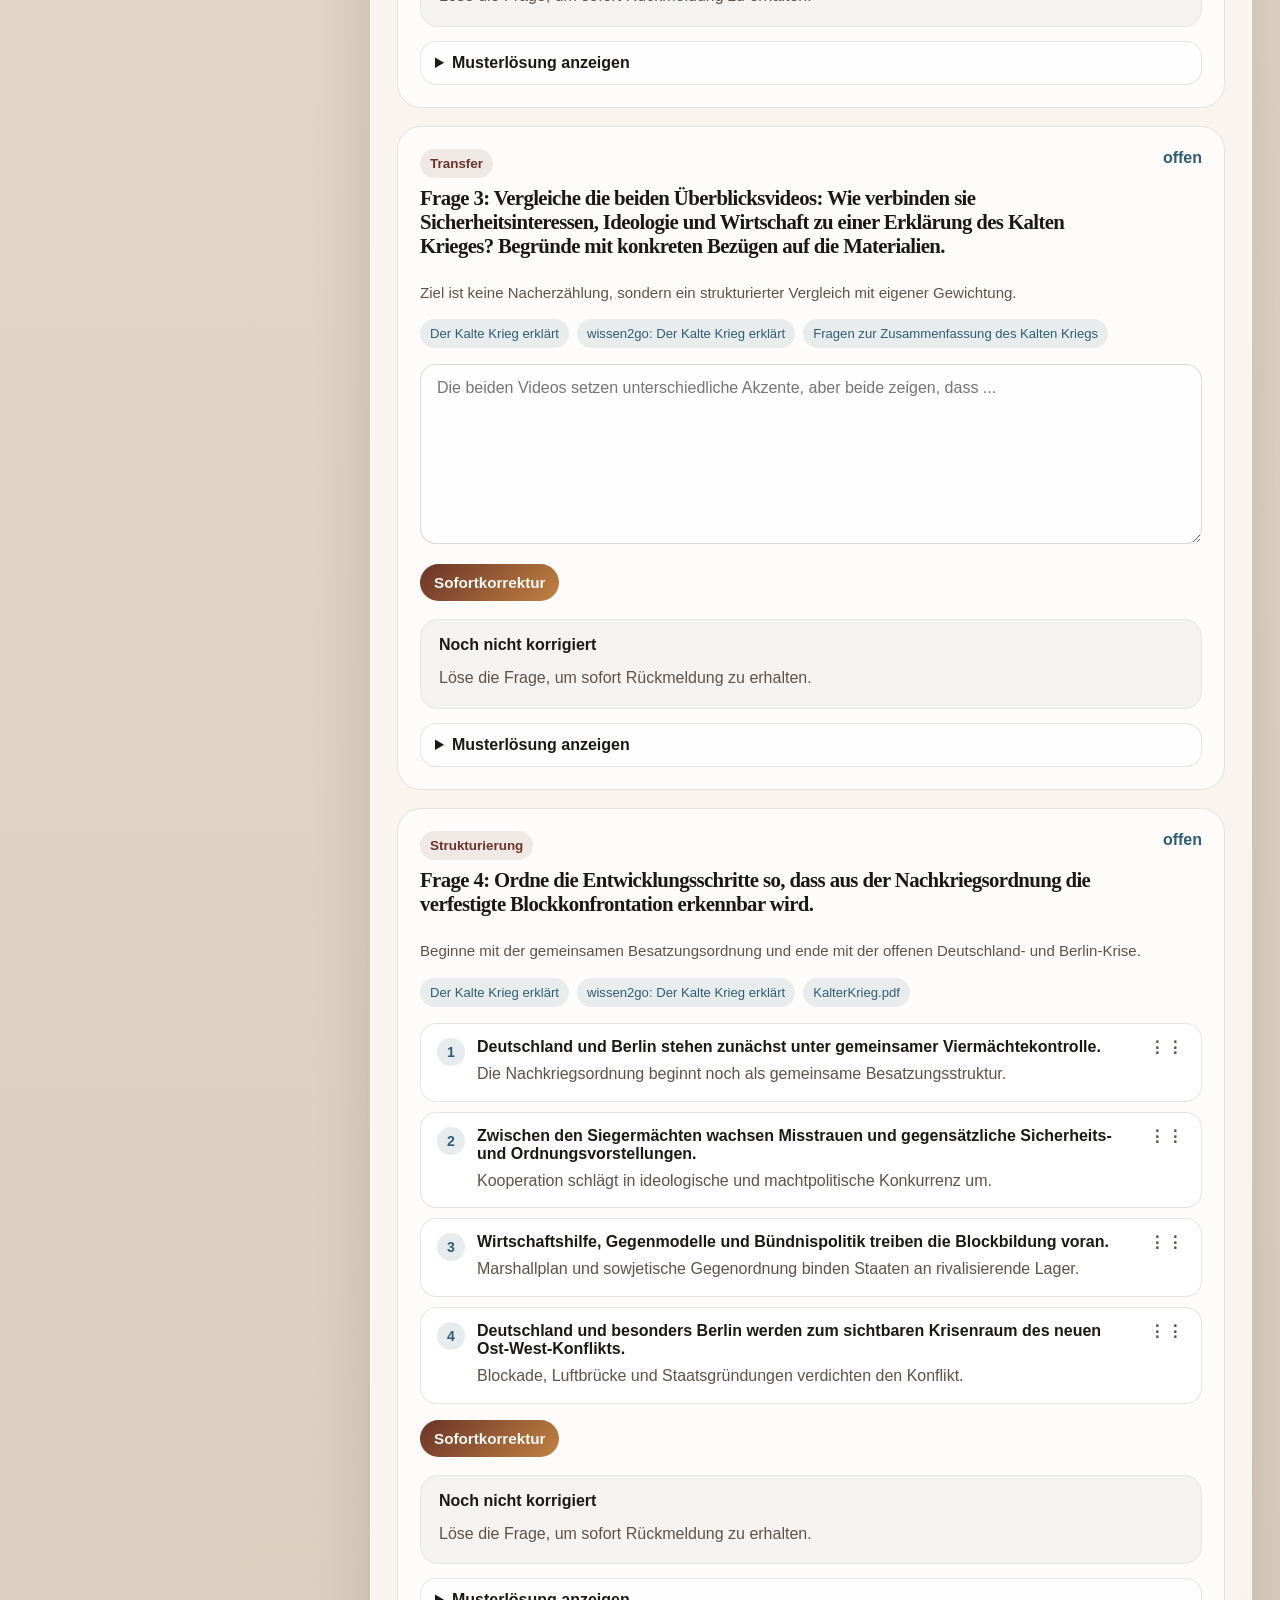
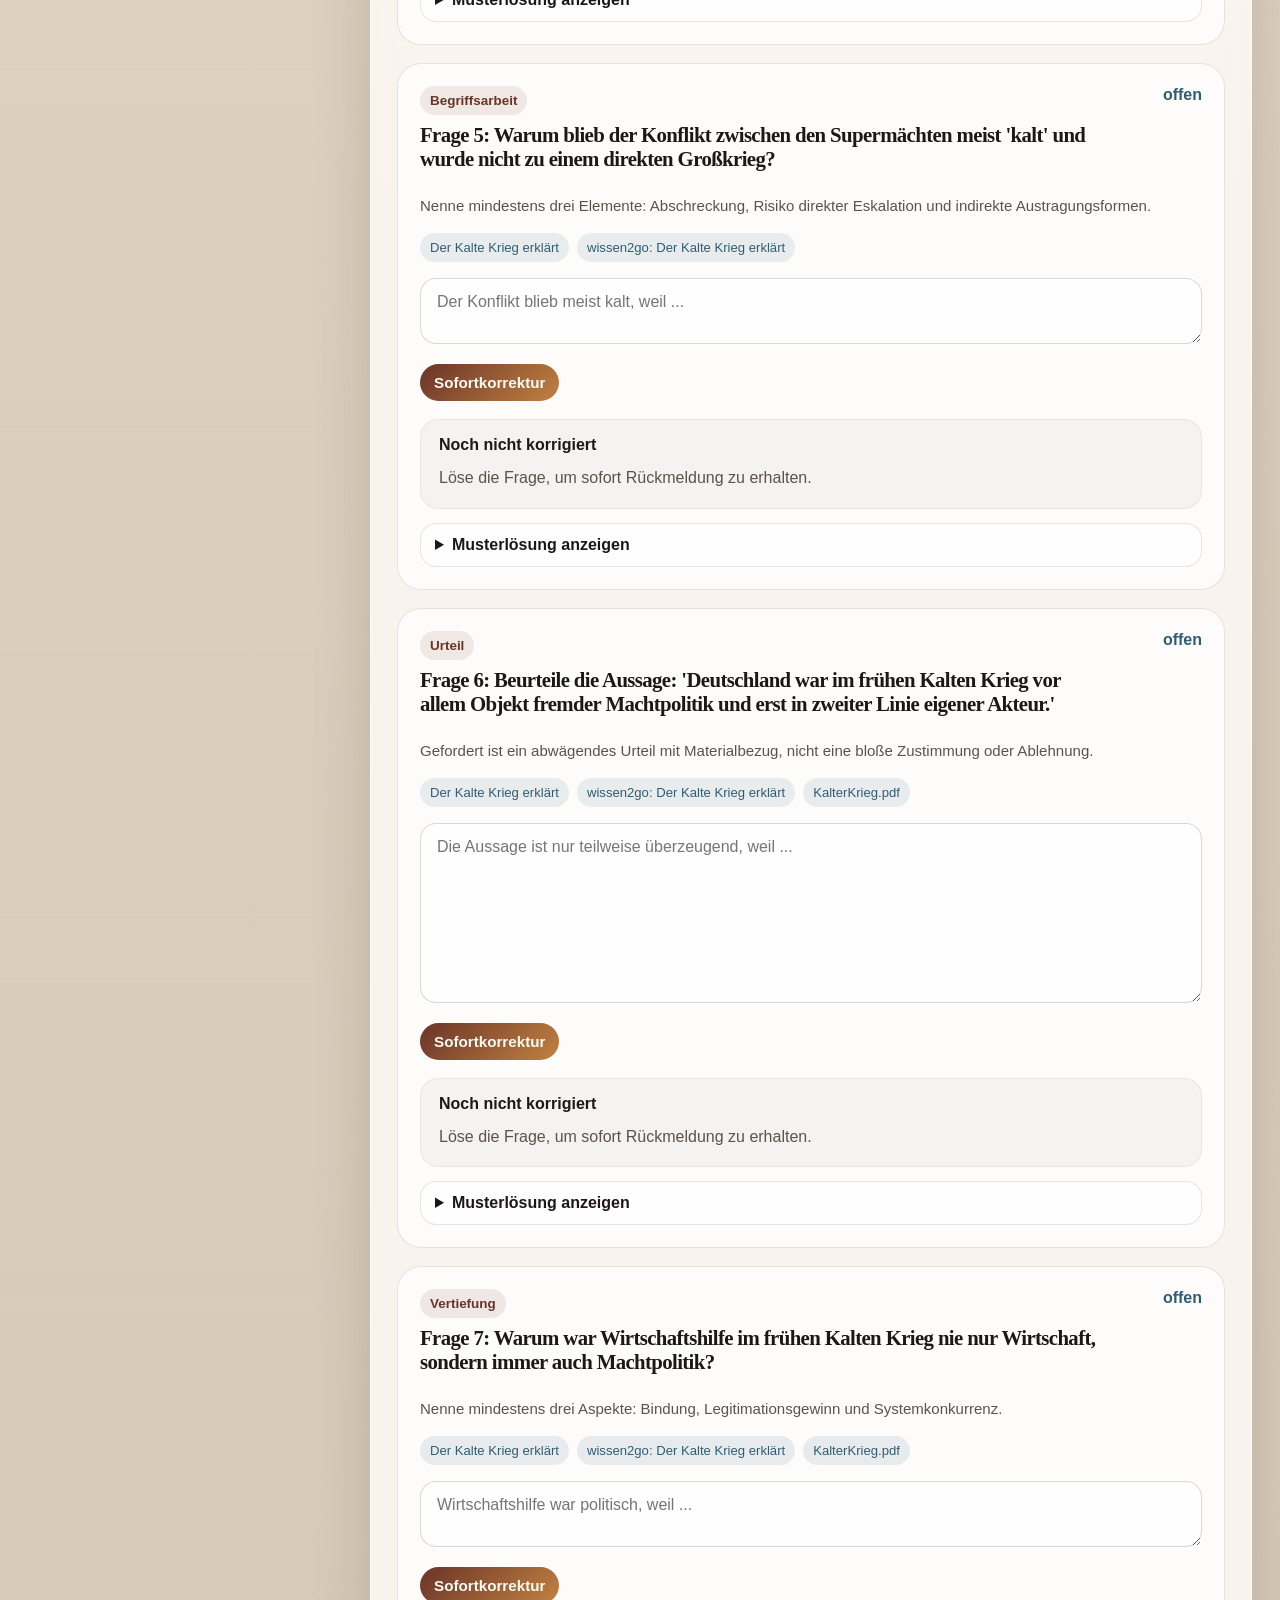
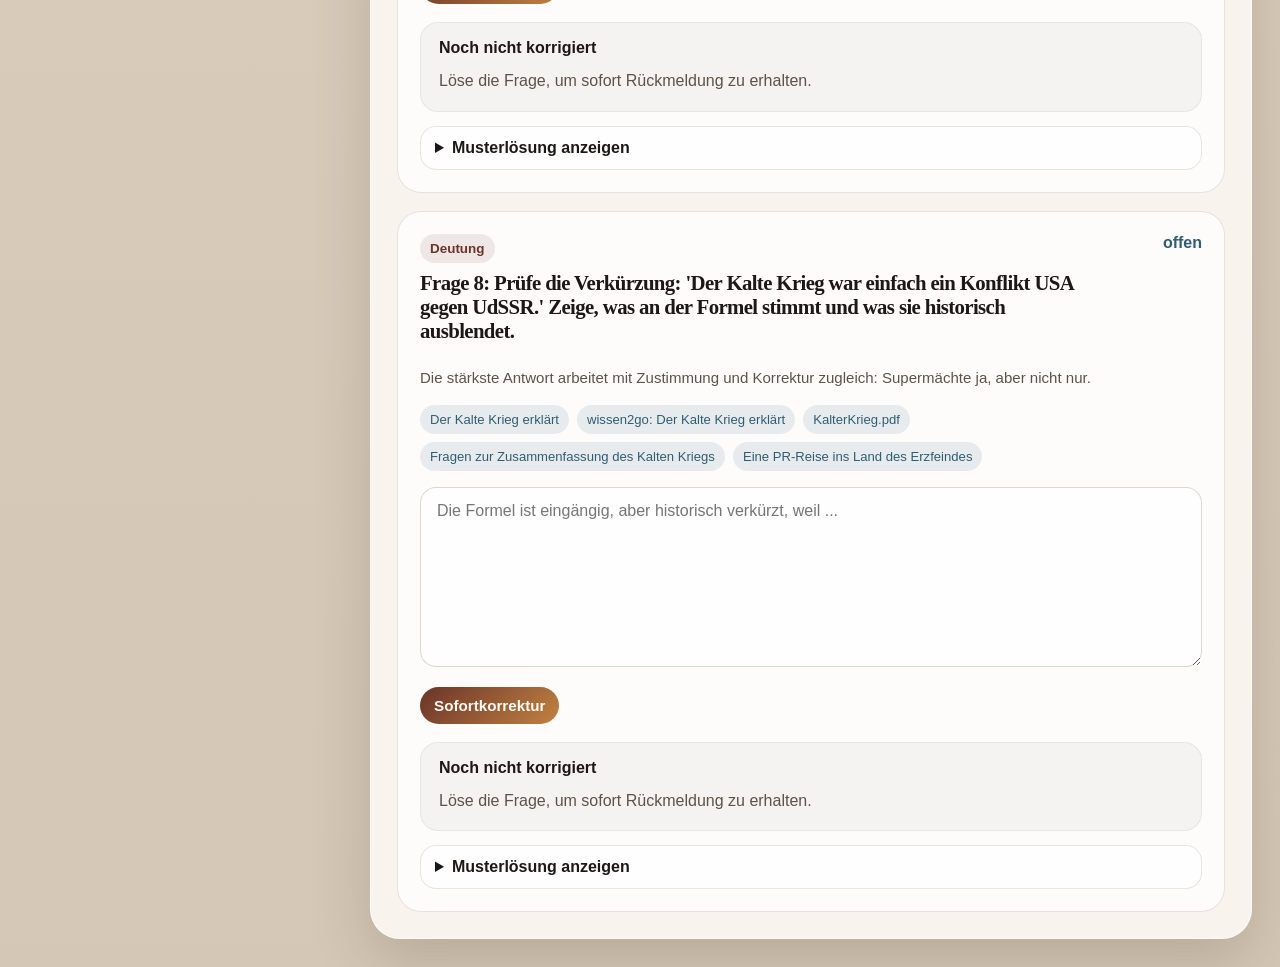
==== commit 51fd9558: "Show Adenauer beside Ulbricht in statehood module" ====
--- a/index.html
+++ b/index.html
@@ -24,7 +24,7 @@
     />
     <meta name="twitter:image" content="assets/social-preview.svg" />
     <link rel="icon" type="image/svg+xml" href="assets/favicon.svg" />
-    <link rel="stylesheet" href="styles.css?v=20260407j" />
+    <link rel="stylesheet" href="styles.css?v=20260407k" />
   </head>
   <body>
     <div class="page-shell">
@@ -141,7 +141,7 @@
       </div>
     </div>
 
-    <script src="data.js?v=20260407j"></script>
-    <script src="app.js?v=20260407j"></script>
+    <script src="data.js?v=20260407k"></script>
+    <script src="app.js?v=20260407k"></script>
   </body>
 </html>
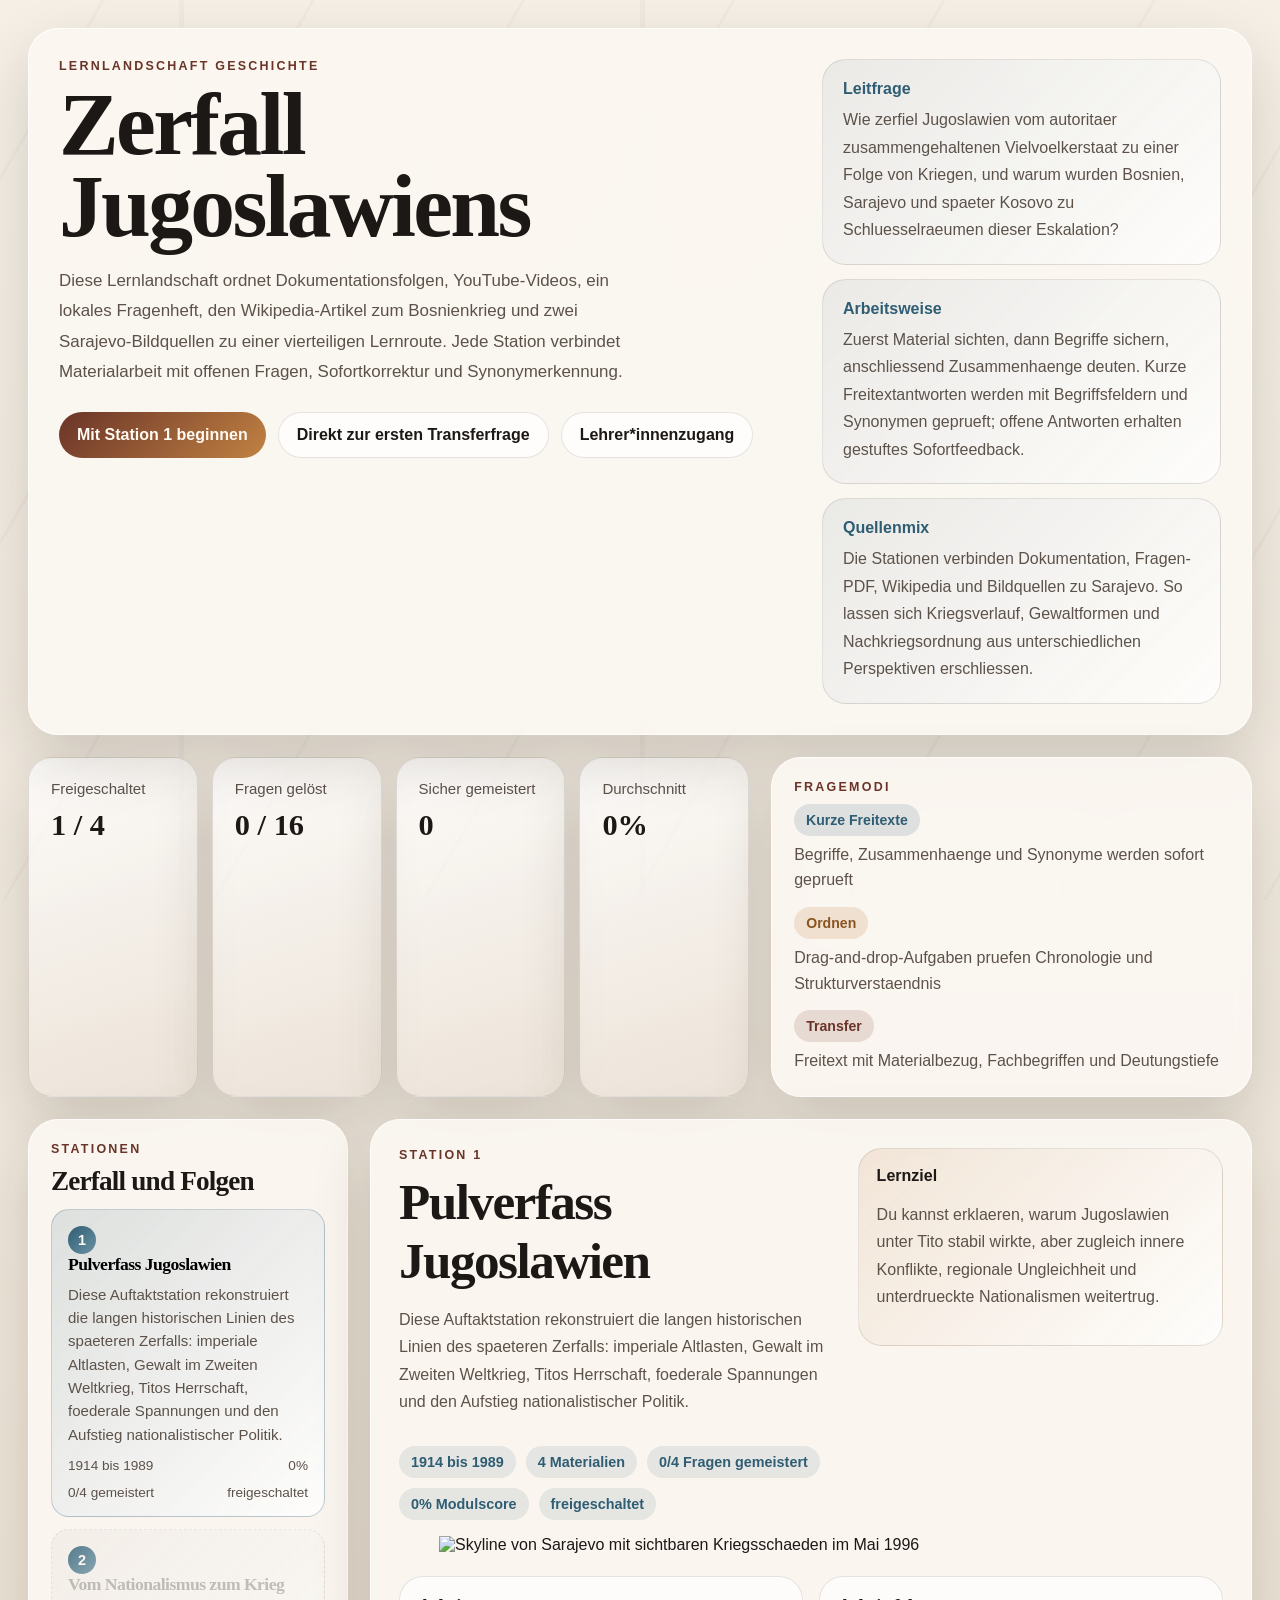
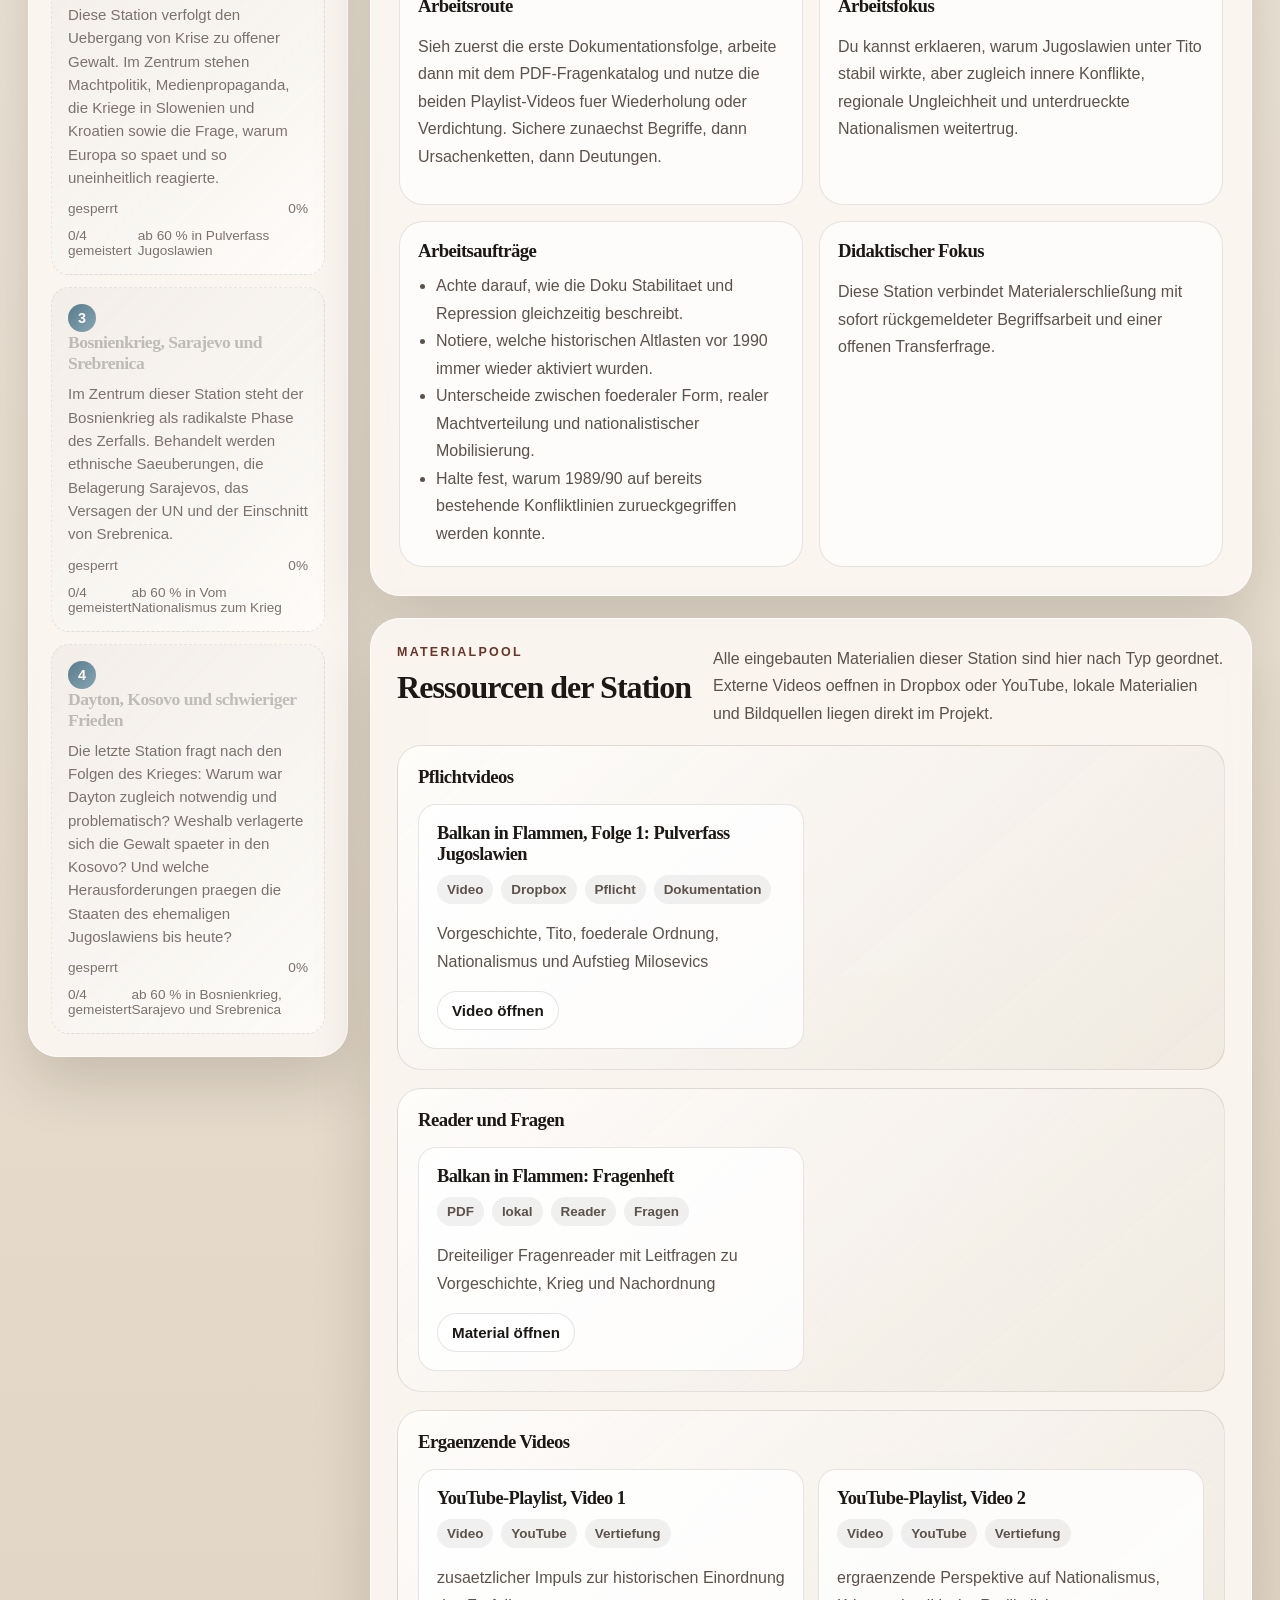
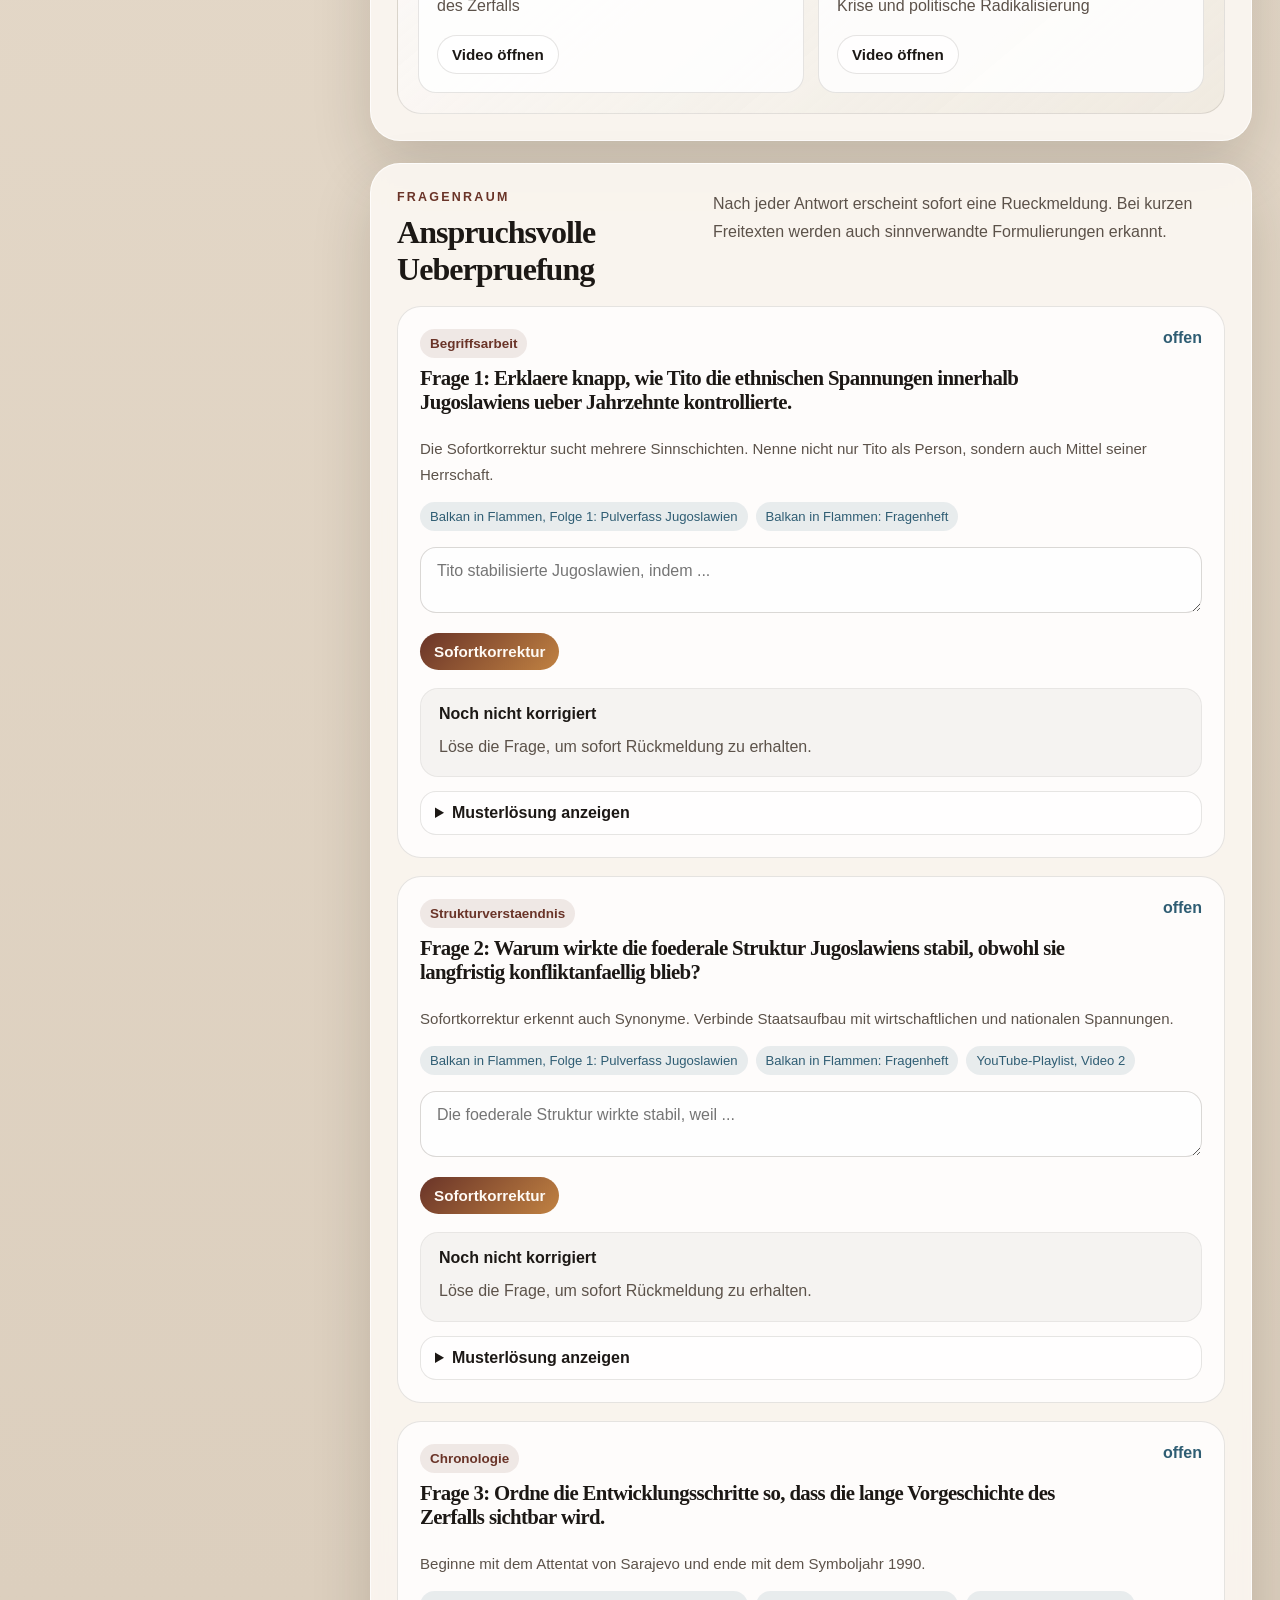
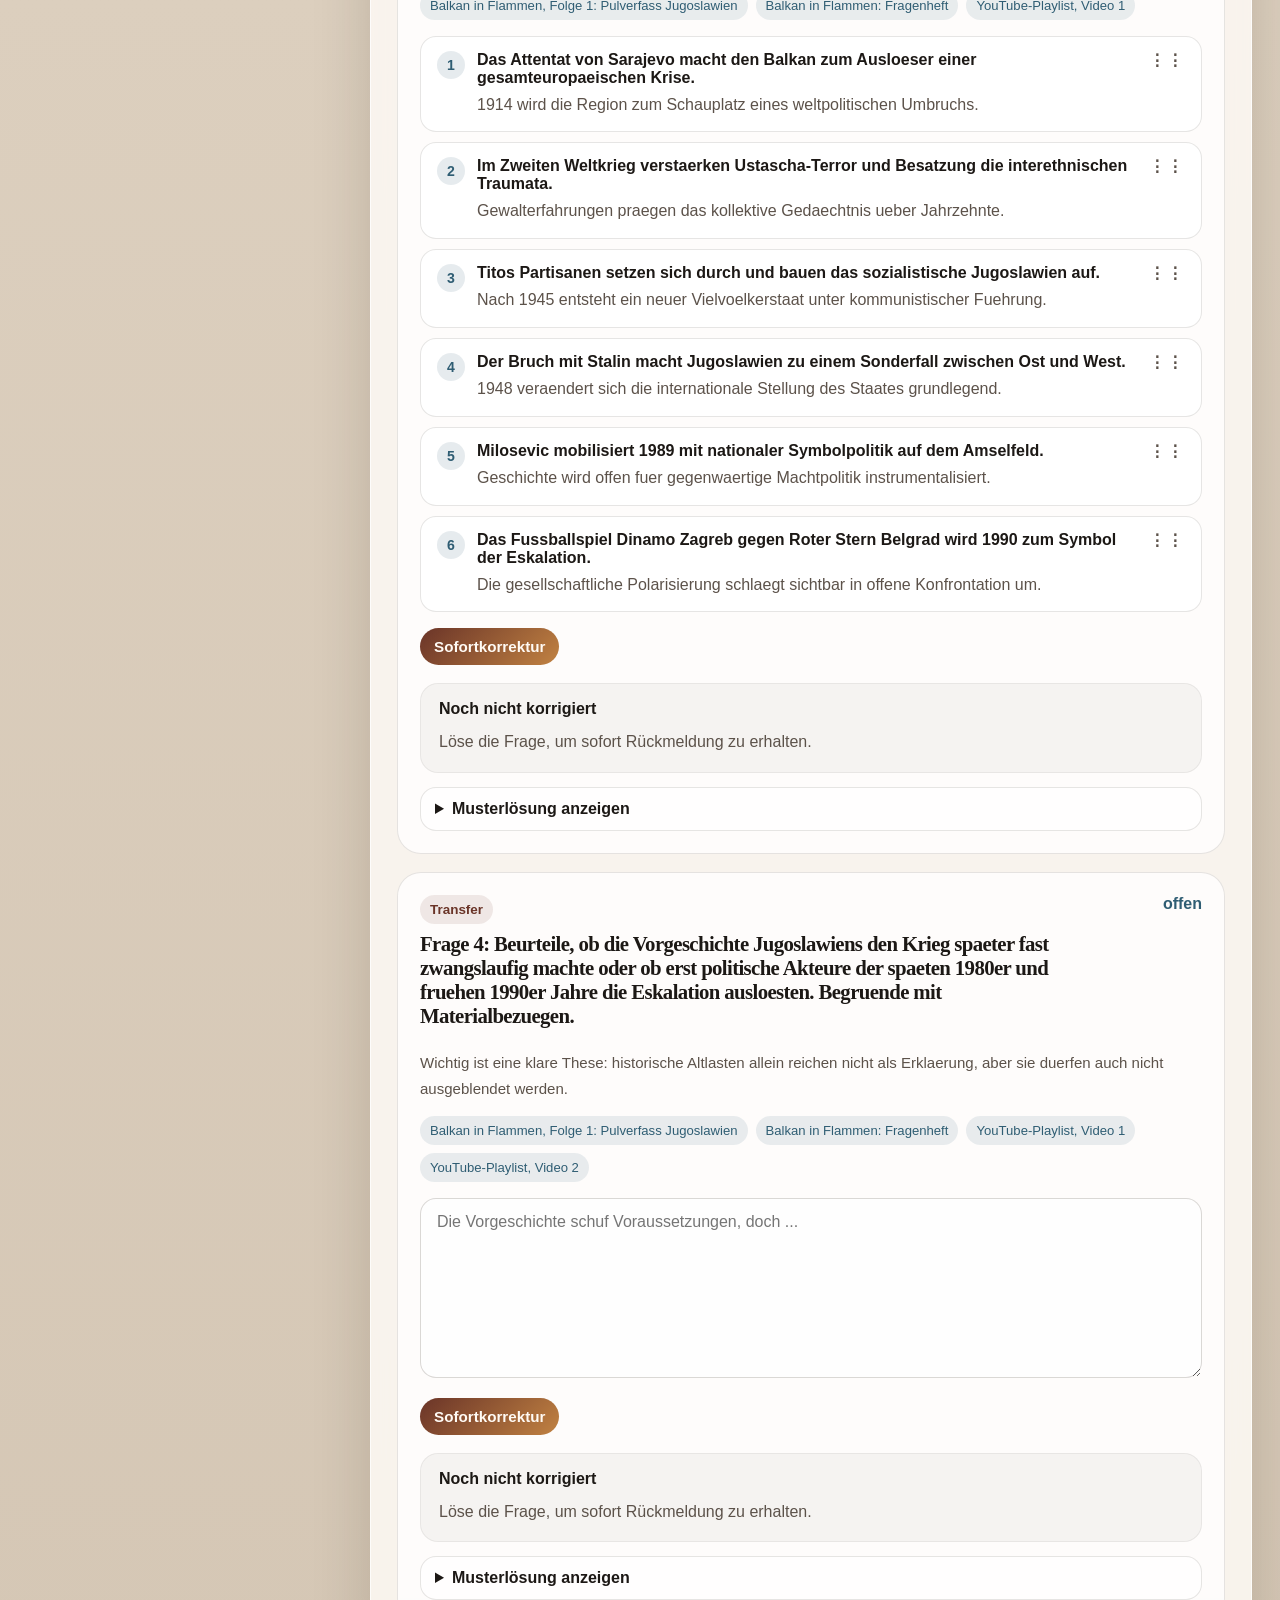
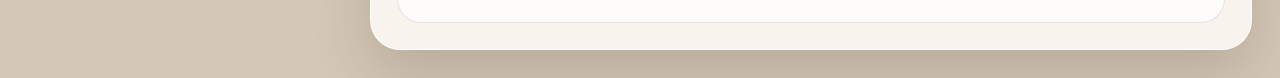
==== commit 8cc13614: "Add Jugoslawienkrieg learning unit" ====
--- a/index.html
+++ b/index.html
@@ -3,39 +3,39 @@
   <head>
     <meta charset="UTF-8" />
     <meta name="viewport" content="width=device-width, initial-scale=1.0" />
-    <title>Kalter Krieg in Europa - Lernlandschaft</title>
+    <title>Zerfall Jugoslawiens - Lernlandschaft</title>
     <meta
       name="description"
-      content="Interaktive Lernlandschaft zum Kalten Krieg und zur deutschen Teilung mit geordneten Materialien, Sofortkorrektur und Synonymerkennung."
+      content="Interaktive Lernlandschaft zum Zerfall Jugoslawiens, zum Bosnienkrieg, zu Sarajevo, Srebrenica, Dayton und Kosovo mit Sofortkorrektur und Synonymerkennung."
     />
-    <meta name="theme-color" content="#2f5d73" />
-    <meta property="og:title" content="Kalter Krieg in Europa - Lernlandschaft" />
+    <meta name="theme-color" content="#6b3a2c" />
+    <meta property="og:title" content="Zerfall Jugoslawiens - Lernlandschaft" />
     <meta
       property="og:description"
-      content="Sechs digitale Stationen zum Kalten Krieg, zur deutschen Teilung, zur DDR und zu 1989/90 mit Sofortkorrektur und Lehrpersonenmodus."
+      content="Vier digitale Stationen zu Vorgeschichte, Zerfall, Bosnienkrieg und Nachordnung mit Sofortkorrektur, Synonymerkennung und Lehrpersonenmodus."
     />
     <meta property="og:type" content="website" />
-    <meta property="og:image" content="assets/social-preview.svg" />
+    <meta property="og:image" content="assets/module-images/sarajevo-grbavica.jpeg" />
     <meta name="twitter:card" content="summary_large_image" />
-    <meta name="twitter:title" content="Kalter Krieg in Europa - Lernlandschaft" />
+    <meta name="twitter:title" content="Zerfall Jugoslawiens - Lernlandschaft" />
     <meta
       name="twitter:description"
-      content="Interaktive Lernlandschaft mit Materialien, Transferfragen, Sofortkorrektur und Lehrpersonenmodus."
+      content="Interaktive Lernlandschaft zu Zerfall, Bosnienkrieg, Sarajevo und Dayton mit offenen Fragen, Sofortfeedback und Synonymerkennung."
     />
-    <meta name="twitter:image" content="assets/social-preview.svg" />
+    <meta name="twitter:image" content="assets/module-images/sarajevo-grbavica.jpeg" />
     <link rel="icon" type="image/svg+xml" href="assets/favicon.svg" />
-    <link rel="stylesheet" href="styles.css?v=20260407k" />
+    <link rel="stylesheet" href="styles.css?v=20260407jugo" />
   </head>
   <body>
     <div class="page-shell">
       <header class="hero panel">
         <div class="hero-copy">
           <p class="eyebrow">Lernlandschaft Geschichte</p>
-          <h1>Kalter Krieg in Europa</h1>
+          <h1>Zerfall Jugoslawiens</h1>
           <p class="lead">
-            Diese Lernlandschaft ordnet Videos, PDFs, DOCX-Arbeitsblätter und Audioquellen zum
-            Kalten Krieg, zur deutschen Teilung, zum Alltag in der DDR, zu Krisen im Ostblock und
-            zu den Umbrüchen von 1989/90. Jede Station verbindet Materialarbeit mit anspruchsvollen
+            Diese Lernlandschaft ordnet Dokumentationsfolgen, YouTube-Videos, ein lokales
+            Fragenheft, den Wikipedia-Artikel zum Bosnienkrieg und zwei Sarajevo-Bildquellen zu
+            einer vierteiligen Lernroute. Jede Station verbindet Materialarbeit mit offenen
             Fragen, Sofortkorrektur und Synonymerkennung.
           </p>
           <div class="hero-actions">
@@ -49,25 +49,25 @@
           <div class="note-card">
             <p class="note-label">Leitfrage</p>
             <p>
-              Wie verwandelte sich der Kalte Krieg von einer Nachkriegskonstellation in einen
-              europäischen und globalen Systemkonflikt, und weshalb wurde Deutschland zu seinem
-              wichtigsten Symbolraum?
+              Wie zerfiel Jugoslawien vom autoritaer zusammengehaltenen Vielvoelkerstaat zu einer
+              Folge von Kriegen, und warum wurden Bosnien, Sarajevo und spaeter Kosovo zu
+              Schluesselraeumen dieser Eskalation?
             </p>
           </div>
           <div class="note-card">
             <p class="note-label">Arbeitsweise</p>
             <p>
-              Zuerst Material sichten, dann knapp sichern, danach deuten. Kurze Freitextantworten
-              werden mit Begriffsfeldern und Synonymen geprüft; offene Antworten erhalten gestuftes
-              Feedback.
+              Zuerst Material sichten, dann Begriffe sichern, anschliessend Zusammenhaenge deuten.
+              Kurze Freitextantworten werden mit Begriffsfeldern und Synonymen geprueft; offene
+              Antworten erhalten gestuftes Sofortfeedback.
             </p>
           </div>
           <div class="note-card">
-            <p class="note-label">Hörimpulse</p>
+            <p class="note-label">Quellenmix</p>
             <p>
-              Die beiden Audiodateien sind nicht ausgelagert, sondern direkt in passende Stationen
-              eingebaut: als zusätzliche Quelle zu Feindbildern, Wahrnehmung, Opposition,
-              Hoffnungen und Enttäuschungen.
+              Die Stationen verbinden Dokumentation, Fragen-PDF, Wikipedia und Bildquellen zu
+              Sarajevo. So lassen sich Kriegsverlauf, Gewaltformen und Nachkriegsordnung aus
+              unterschiedlichen Perspektiven erschliessen.
             </p>
           </div>
         </aside>
@@ -82,15 +82,15 @@
           <div class="legend-list">
             <div>
               <span class="legend-chip legend-fact">Kurze Freitexte</span>
-              <p>Begriffe, Zusammenhänge und Synonyme werden sofort geprüft</p>
+              <p>Begriffe, Zusammenhaenge und Synonyme werden sofort geprueft</p>
             </div>
             <div>
               <span class="legend-chip legend-compare">Ordnen</span>
-              <p>Drag-and-drop-Aufgaben prüfen Chronologie und Strukturverständnis</p>
+              <p>Drag-and-drop-Aufgaben pruefen Chronologie und Strukturverstaendnis</p>
             </div>
             <div>
               <span class="legend-chip legend-transfer">Transfer</span>
-              <p>Freitext mit Synonymerkennung, Fachbegriffen und Deutungstiefe</p>
+              <p>Freitext mit Materialbezug, Fachbegriffen und Deutungstiefe</p>
             </div>
           </div>
         </div>
@@ -100,7 +100,7 @@
         <aside class="panel module-rail">
           <div class="rail-head">
             <p class="eyebrow">Stationen</p>
-            <h2>Roter Faden</h2>
+            <h2>Zerfall und Folgen</h2>
           </div>
           <div id="module-nav" class="module-nav"></div>
         </aside>
@@ -116,7 +116,8 @@
               </div>
               <p class="section-copy">
                 Alle eingebauten Materialien dieser Station sind hier nach Typ geordnet. Externe
-                Videos öffnen in Dropbox, lokale Materialien liegen direkt im Projekt.
+                Videos oeffnen in Dropbox oder YouTube, lokale Materialien und Bildquellen liegen
+                direkt im Projekt.
               </p>
             </div>
             <div id="resource-groups" class="resource-groups"></div>
@@ -126,11 +127,11 @@
             <div class="section-head">
               <div>
                 <p class="eyebrow">Fragenraum</p>
-                <h2>Anspruchsvolle Überprüfung</h2>
+                <h2>Anspruchsvolle Ueberpruefung</h2>
               </div>
               <p class="section-copy">
-                Nach jeder Antwort erscheint sofort eine Korrektur. Bei kurzen Freitexten werden
-                auch sinnverwandte Formulierungen erkannt.
+                Nach jeder Antwort erscheint sofort eine Rueckmeldung. Bei kurzen Freitexten
+                werden auch sinnverwandte Formulierungen erkannt.
               </p>
             </div>
             <div id="question-list" class="question-list"></div>
@@ -141,7 +142,7 @@
       </div>
     </div>
 
-    <script src="data.js?v=20260407k"></script>
-    <script src="app.js?v=20260407k"></script>
+    <script src="data.js?v=20260407jugo"></script>
+    <script src="app.js?v=20260407jugo"></script>
   </body>
 </html>
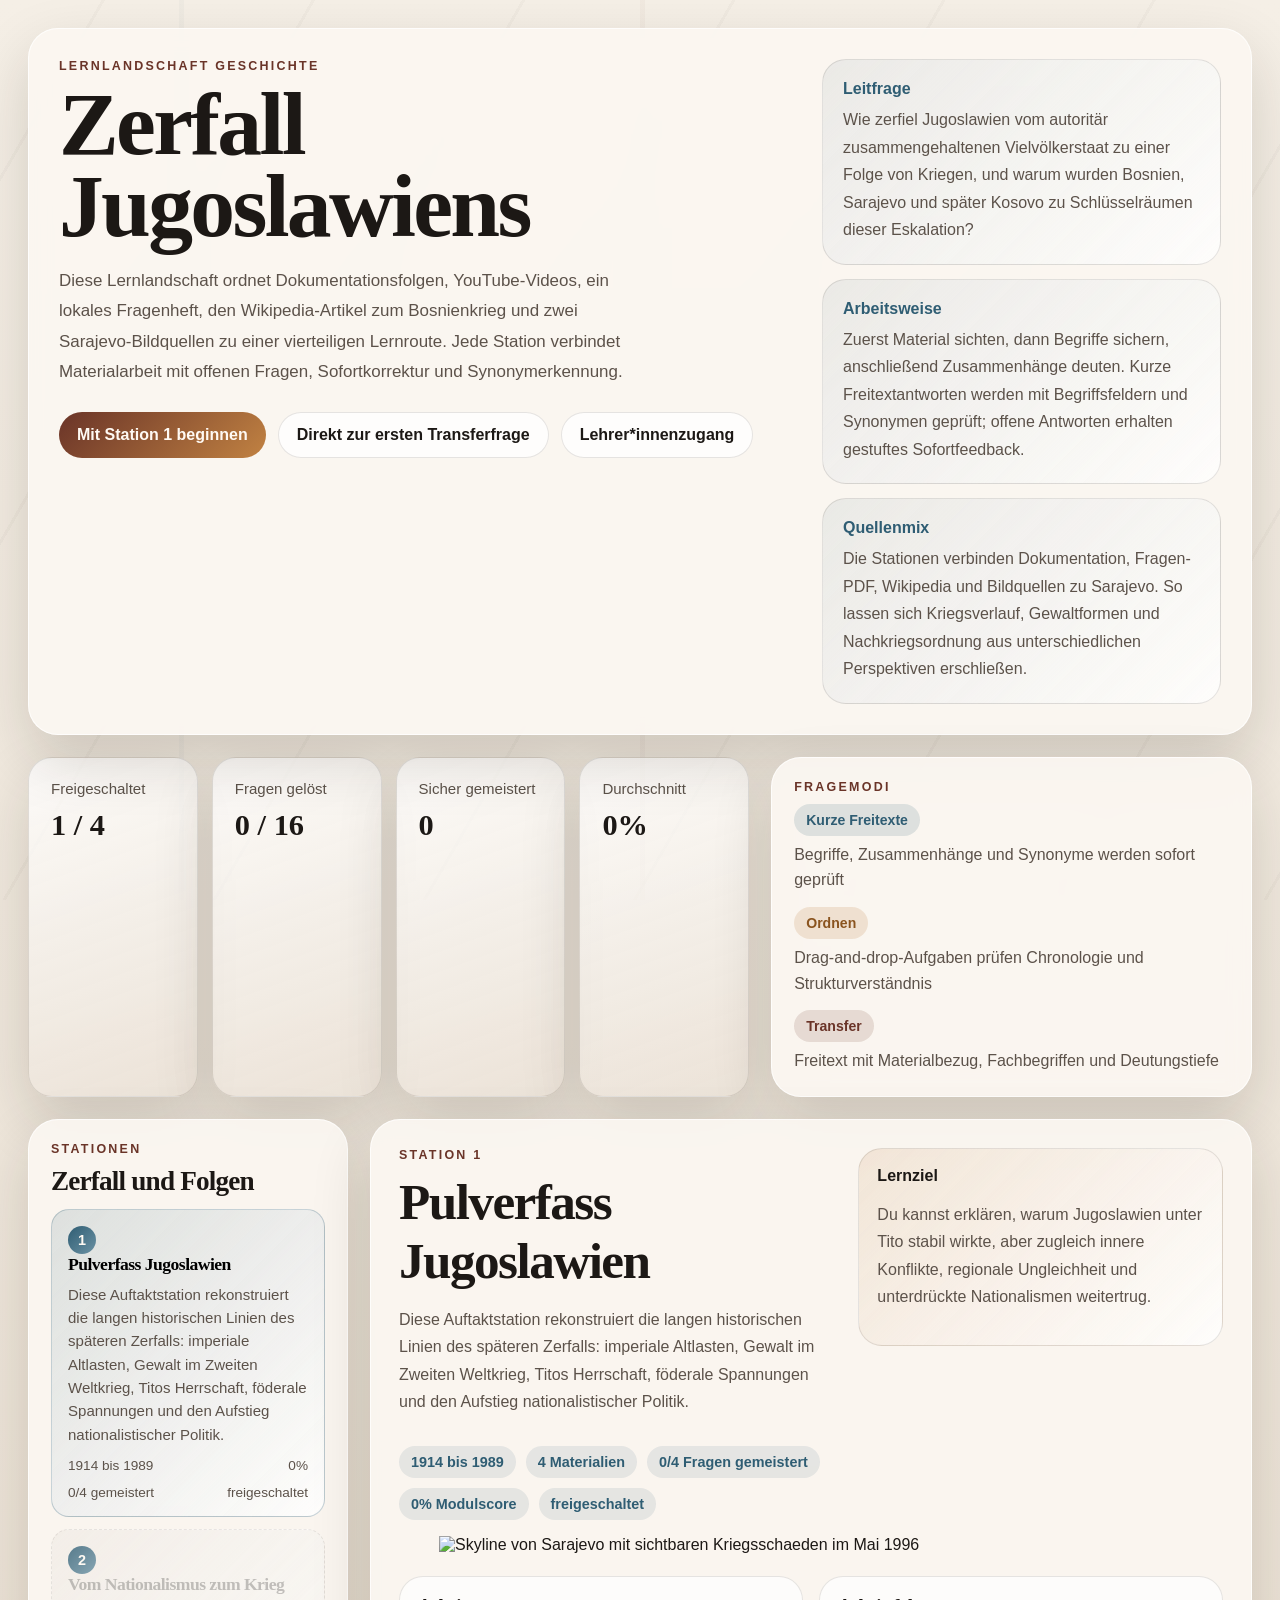
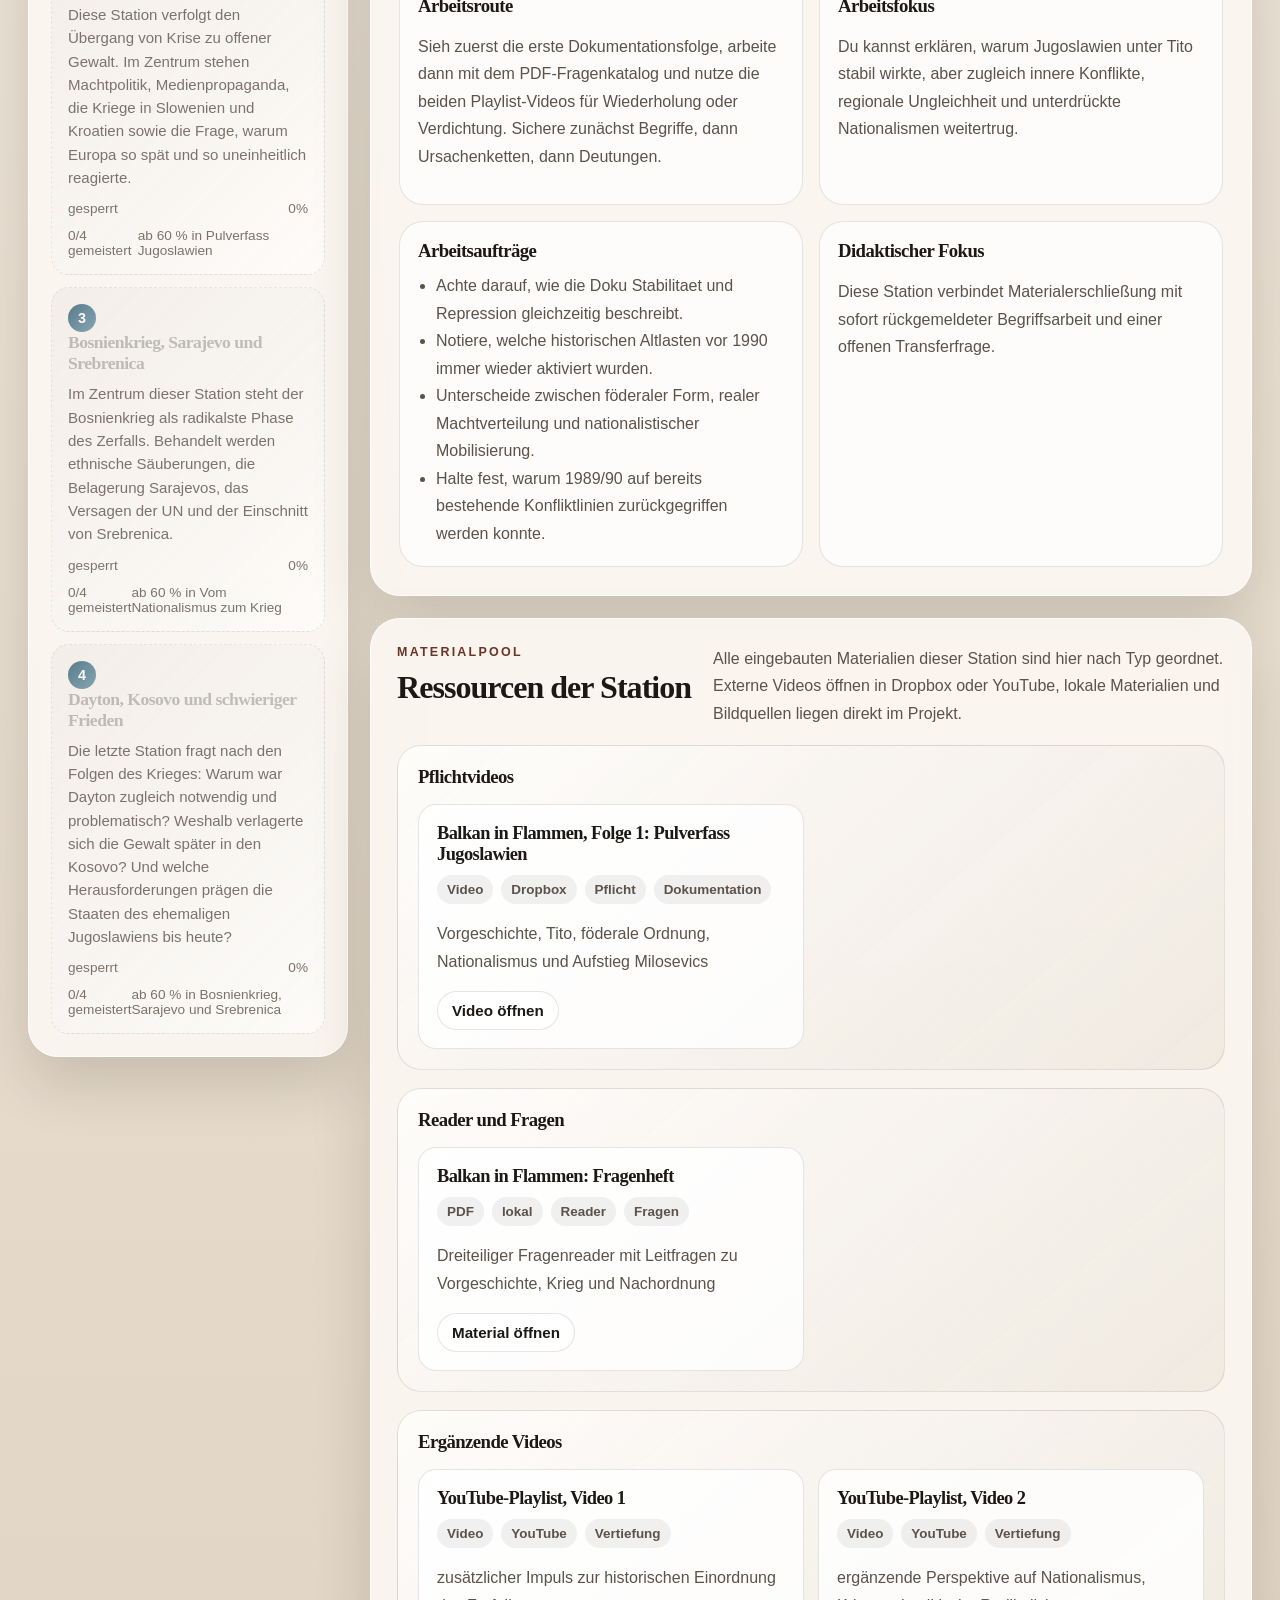
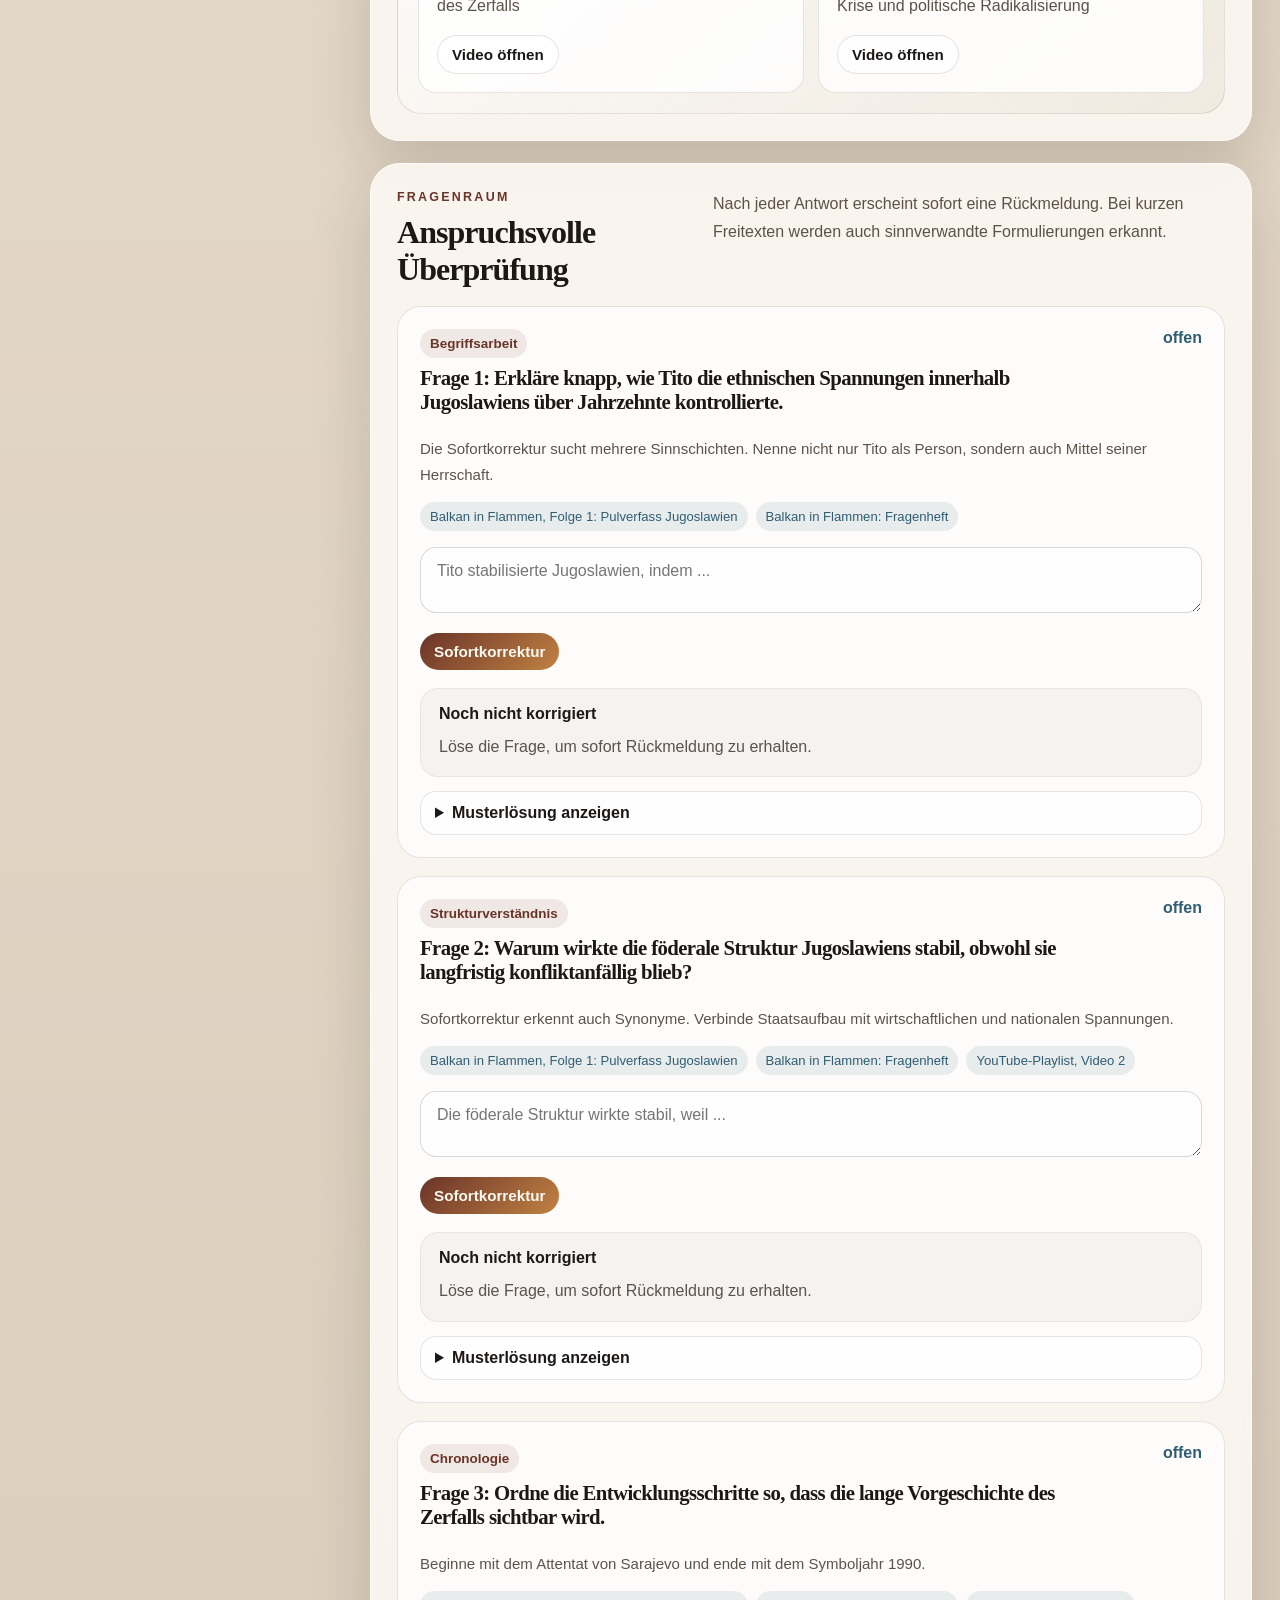
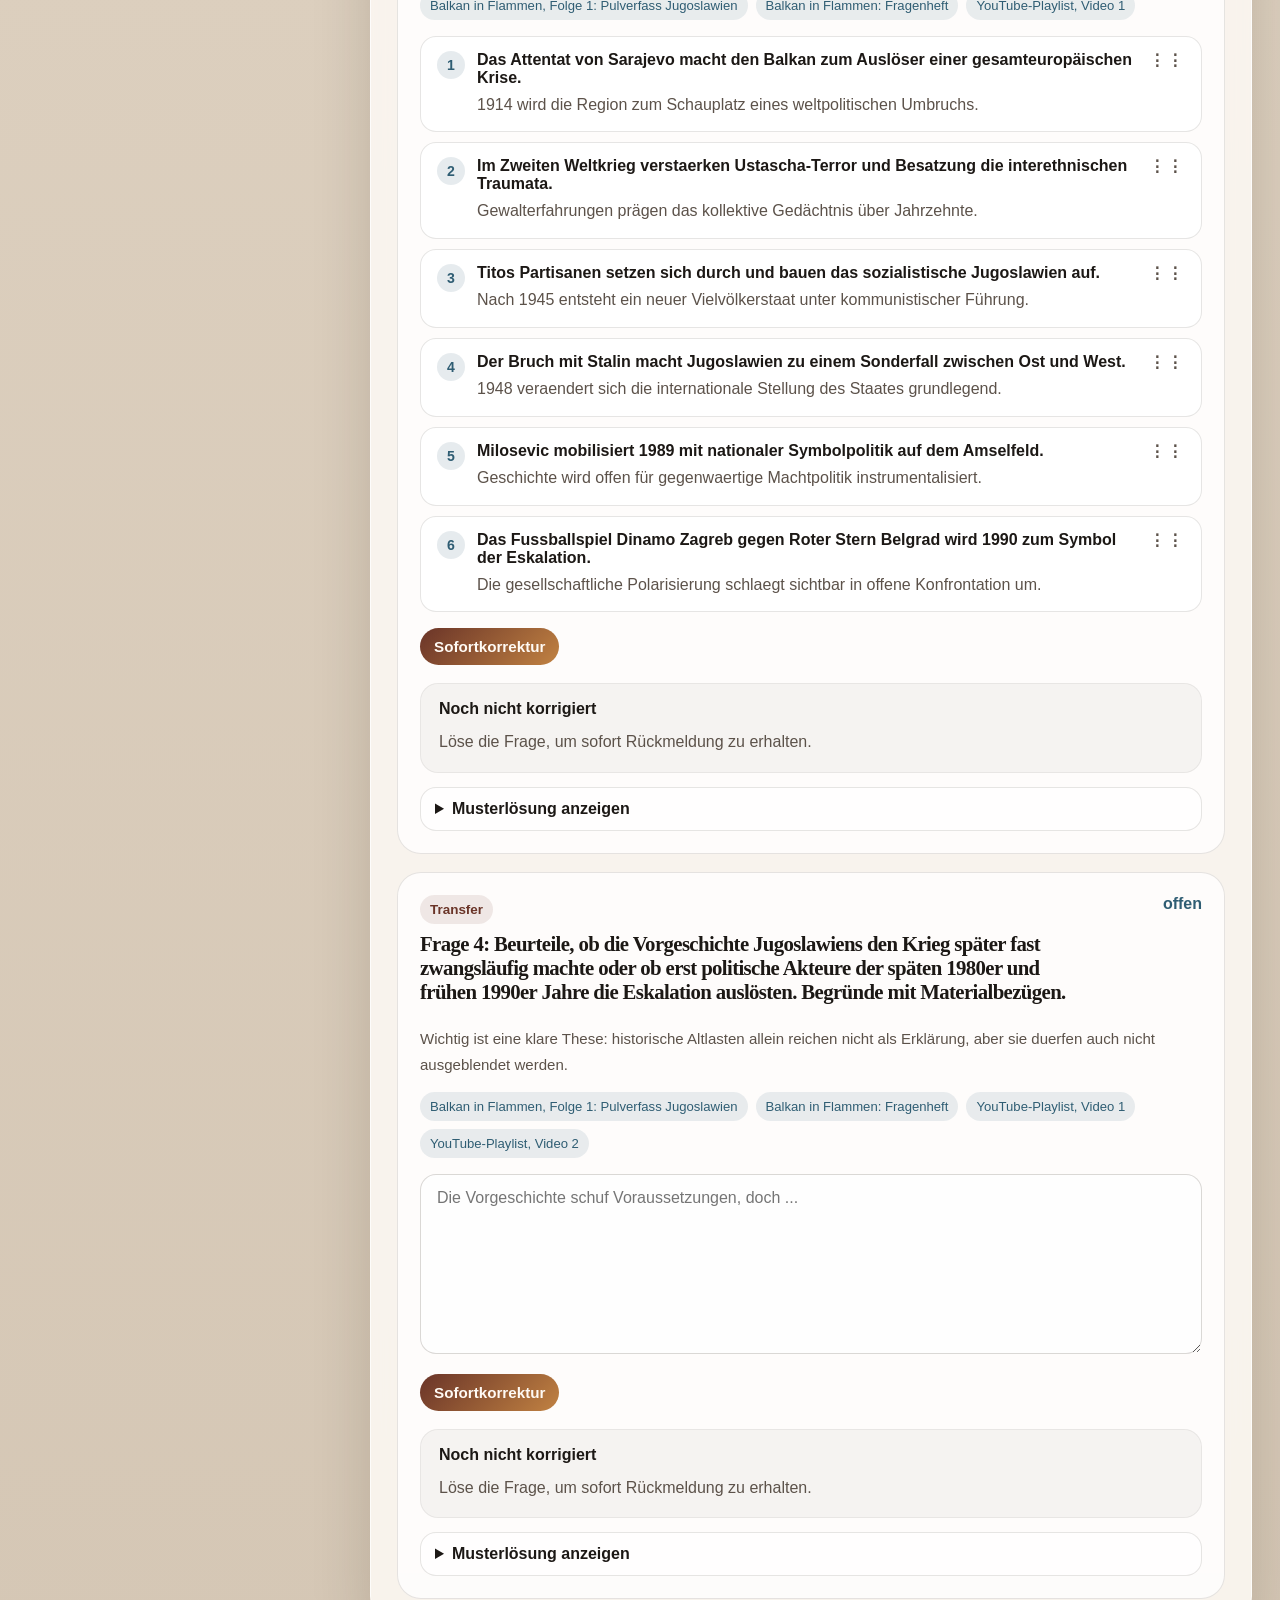
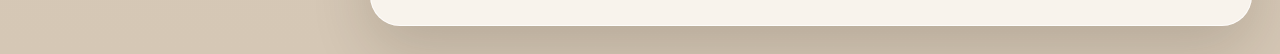
==== commit 1604df11: "Use German umlauts in lesson text" ====
--- a/index.html
+++ b/index.html
@@ -49,16 +49,16 @@
           <div class="note-card">
             <p class="note-label">Leitfrage</p>
             <p>
-              Wie zerfiel Jugoslawien vom autoritaer zusammengehaltenen Vielvoelkerstaat zu einer
-              Folge von Kriegen, und warum wurden Bosnien, Sarajevo und spaeter Kosovo zu
-              Schluesselraeumen dieser Eskalation?
+              Wie zerfiel Jugoslawien vom autoritär zusammengehaltenen Vielvölkerstaat zu einer
+              Folge von Kriegen, und warum wurden Bosnien, Sarajevo und später Kosovo zu
+              Schlüsselräumen dieser Eskalation?
             </p>
           </div>
           <div class="note-card">
             <p class="note-label">Arbeitsweise</p>
             <p>
-              Zuerst Material sichten, dann Begriffe sichern, anschliessend Zusammenhaenge deuten.
-              Kurze Freitextantworten werden mit Begriffsfeldern und Synonymen geprueft; offene
+              Zuerst Material sichten, dann Begriffe sichern, anschließend Zusammenhänge deuten.
+              Kurze Freitextantworten werden mit Begriffsfeldern und Synonymen geprüft; offene
               Antworten erhalten gestuftes Sofortfeedback.
             </p>
           </div>
@@ -67,7 +67,7 @@
             <p>
               Die Stationen verbinden Dokumentation, Fragen-PDF, Wikipedia und Bildquellen zu
               Sarajevo. So lassen sich Kriegsverlauf, Gewaltformen und Nachkriegsordnung aus
-              unterschiedlichen Perspektiven erschliessen.
+              unterschiedlichen Perspektiven erschließen.
             </p>
           </div>
         </aside>
@@ -82,11 +82,11 @@
           <div class="legend-list">
             <div>
               <span class="legend-chip legend-fact">Kurze Freitexte</span>
-              <p>Begriffe, Zusammenhaenge und Synonyme werden sofort geprueft</p>
+              <p>Begriffe, Zusammenhänge und Synonyme werden sofort geprüft</p>
             </div>
             <div>
               <span class="legend-chip legend-compare">Ordnen</span>
-              <p>Drag-and-drop-Aufgaben pruefen Chronologie und Strukturverstaendnis</p>
+              <p>Drag-and-drop-Aufgaben prüfen Chronologie und Strukturverständnis</p>
             </div>
             <div>
               <span class="legend-chip legend-transfer">Transfer</span>
@@ -116,7 +116,7 @@
               </div>
               <p class="section-copy">
                 Alle eingebauten Materialien dieser Station sind hier nach Typ geordnet. Externe
-                Videos oeffnen in Dropbox oder YouTube, lokale Materialien und Bildquellen liegen
+                Videos öffnen in Dropbox oder YouTube, lokale Materialien und Bildquellen liegen
                 direkt im Projekt.
               </p>
             </div>
@@ -127,10 +127,10 @@
             <div class="section-head">
               <div>
                 <p class="eyebrow">Fragenraum</p>
-                <h2>Anspruchsvolle Ueberpruefung</h2>
+                <h2>Anspruchsvolle Überprüfung</h2>
               </div>
               <p class="section-copy">
-                Nach jeder Antwort erscheint sofort eine Rueckmeldung. Bei kurzen Freitexten
+                Nach jeder Antwort erscheint sofort eine Rückmeldung. Bei kurzen Freitexten
                 werden auch sinnverwandte Formulierungen erkannt.
               </p>
             </div>
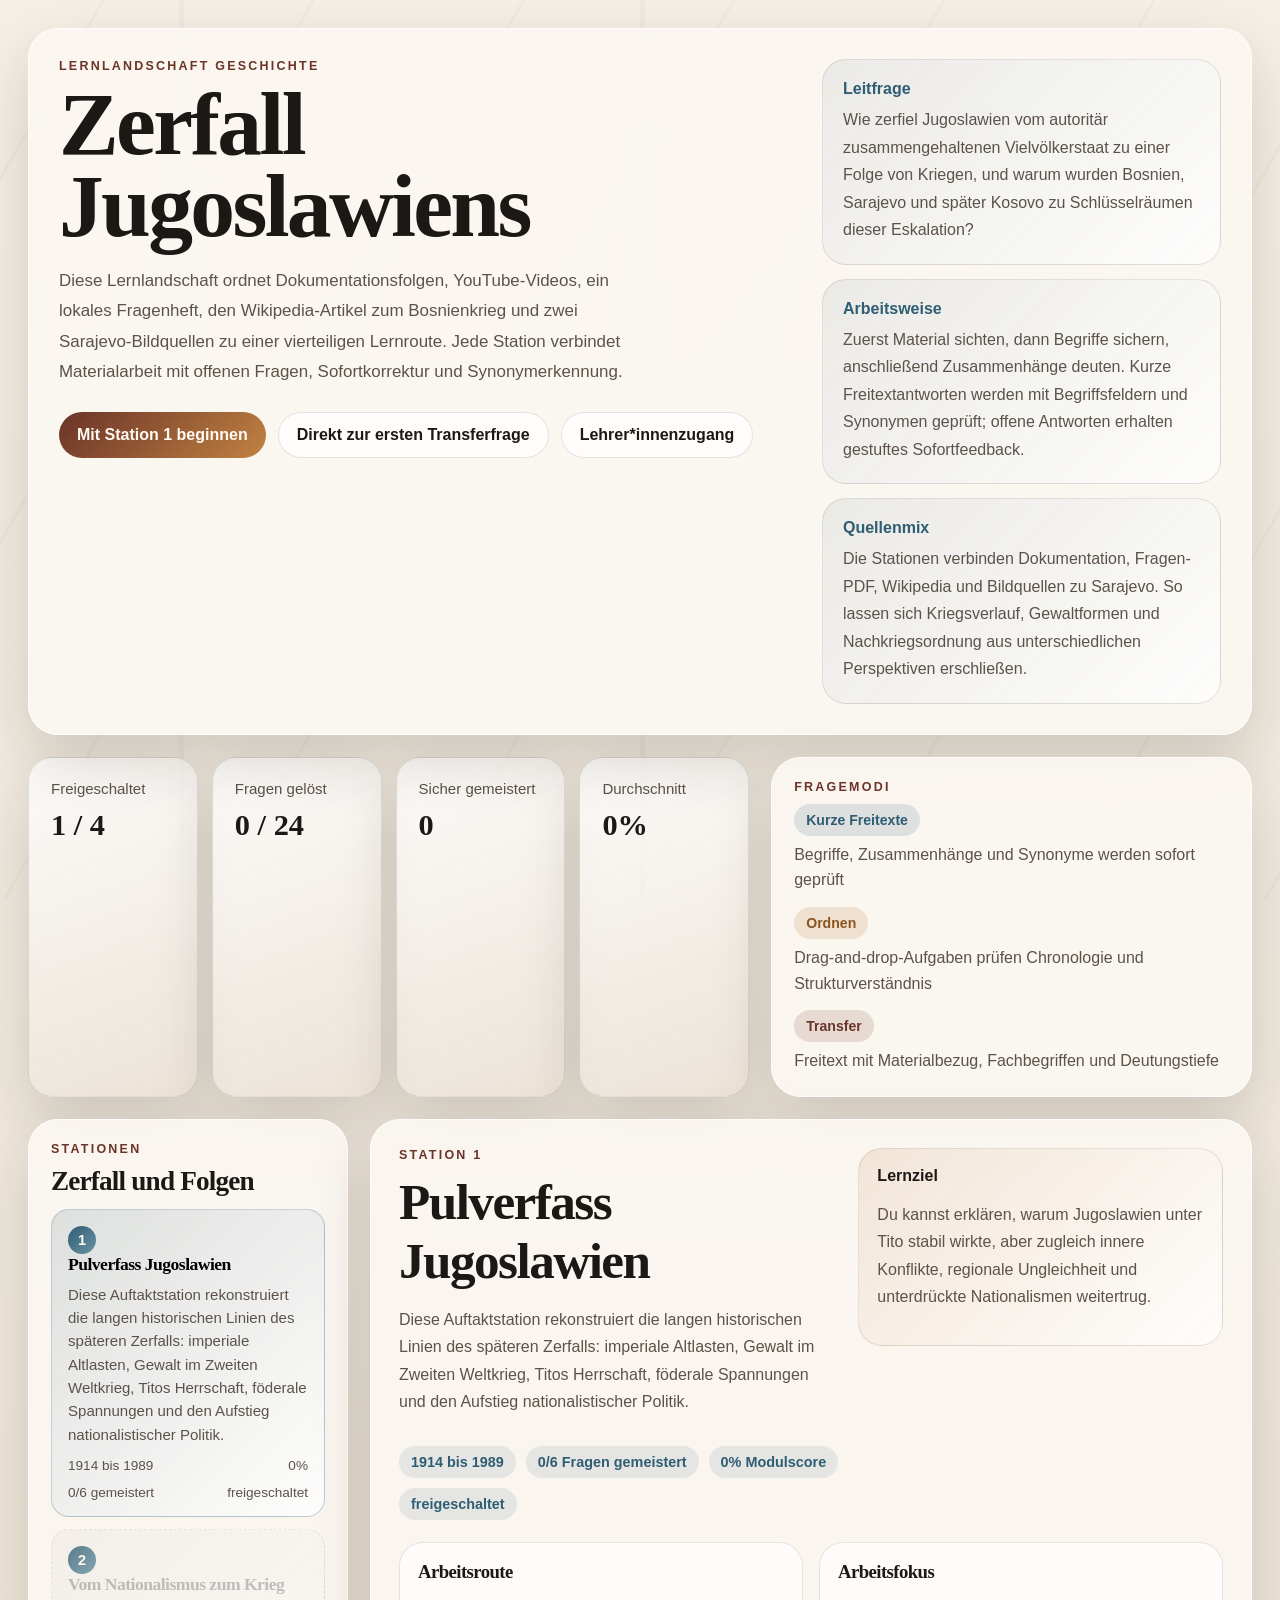
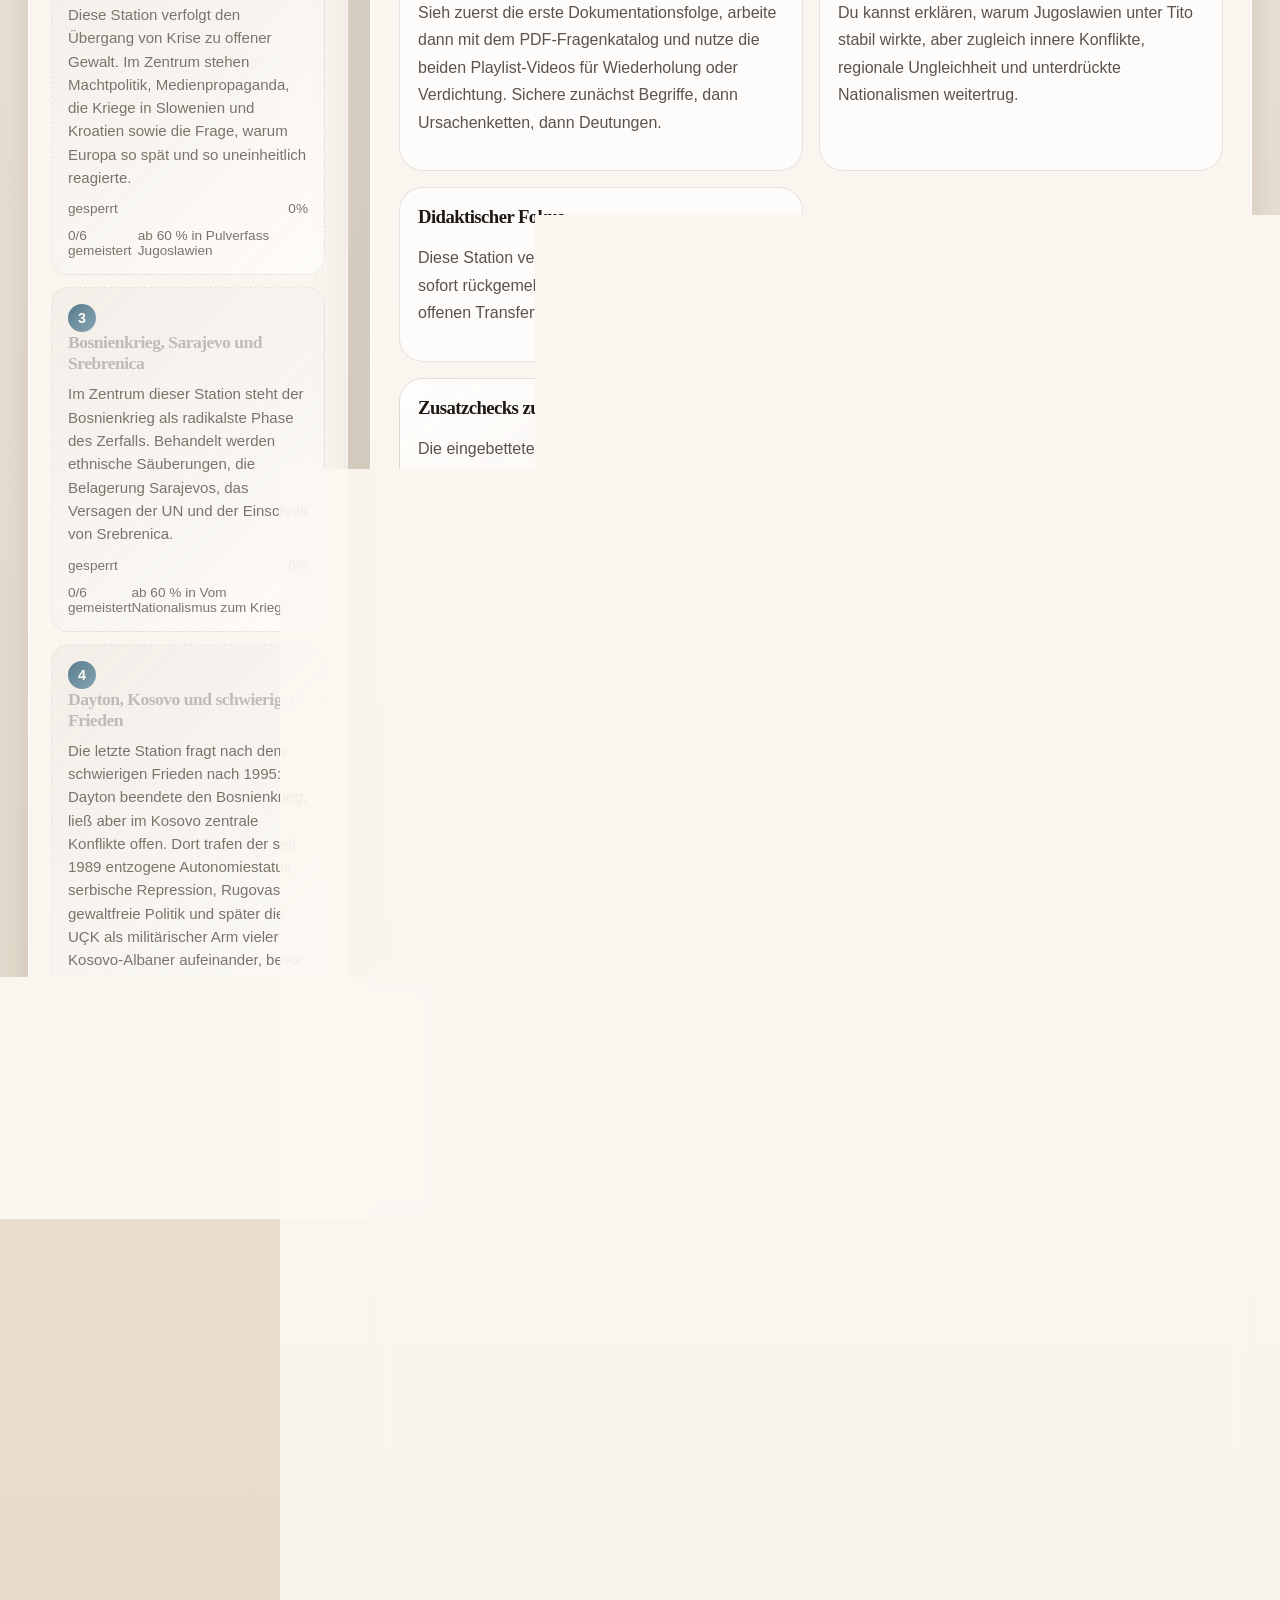
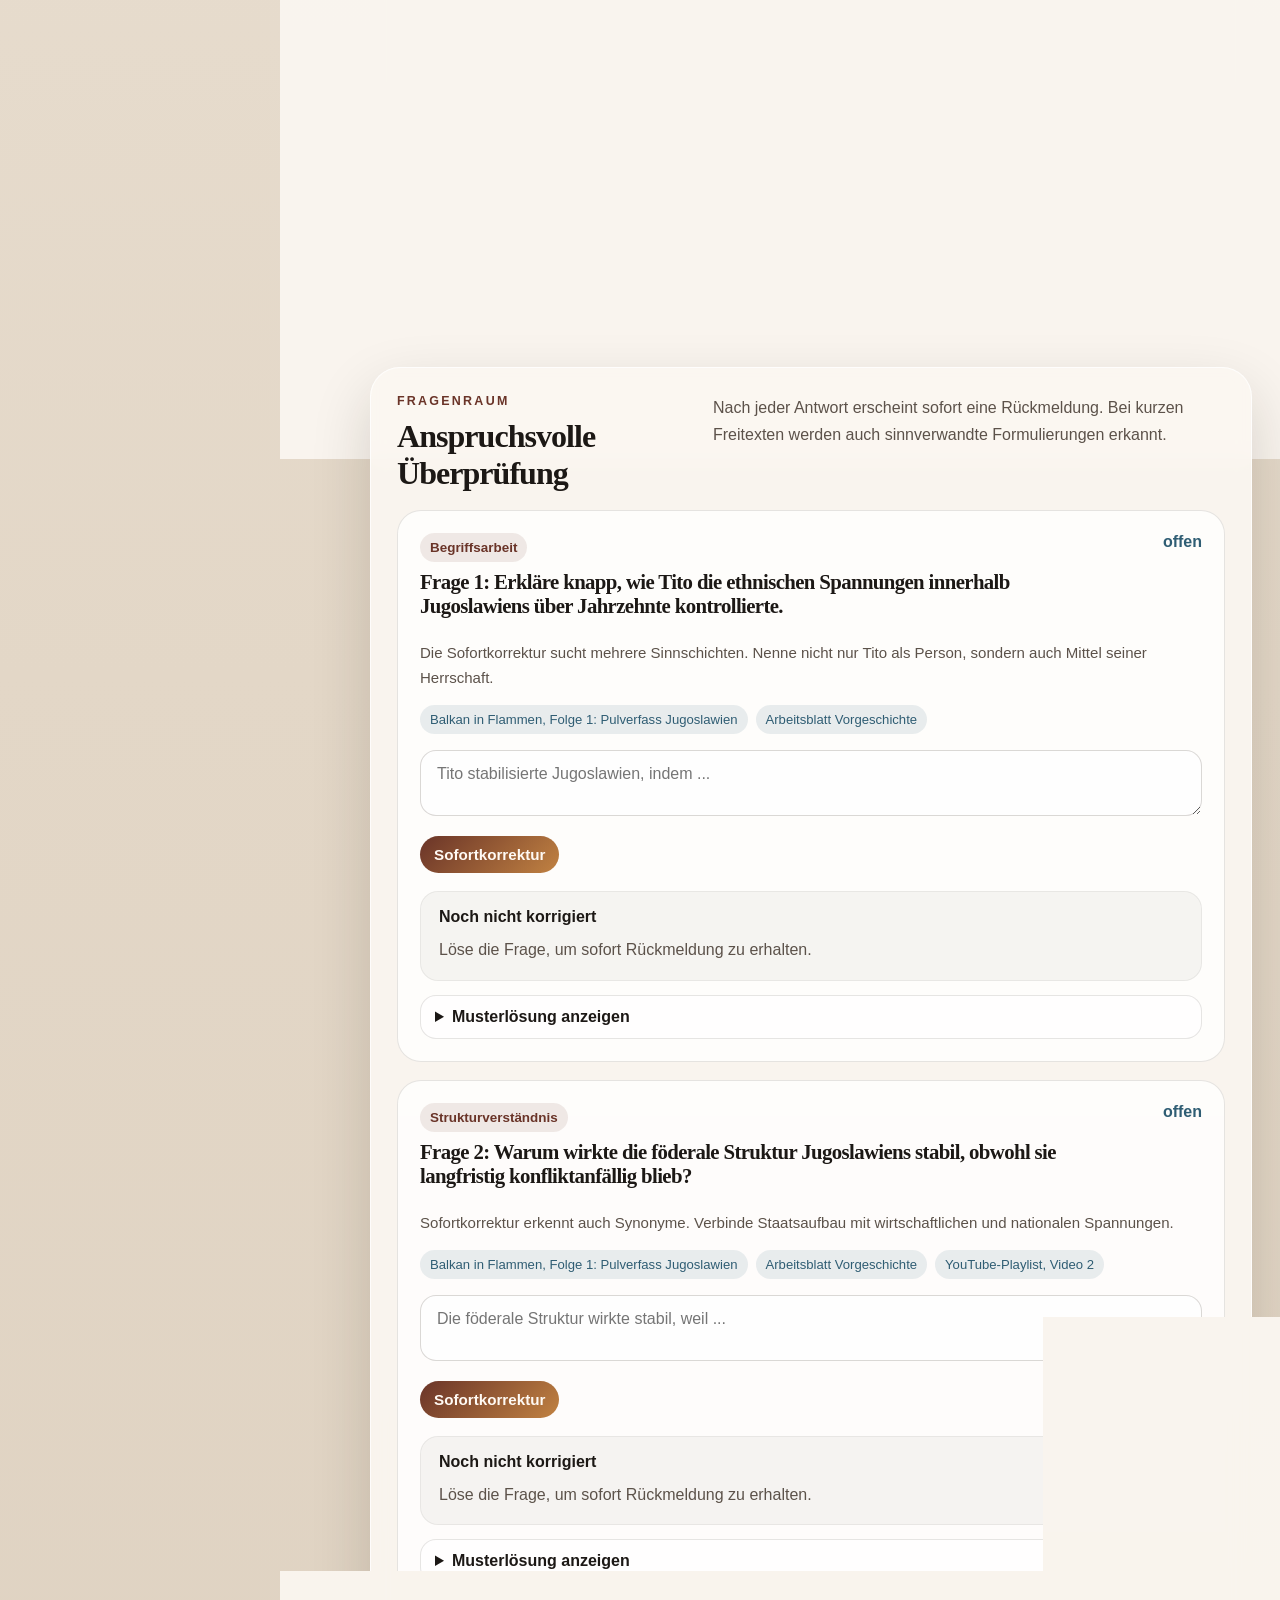
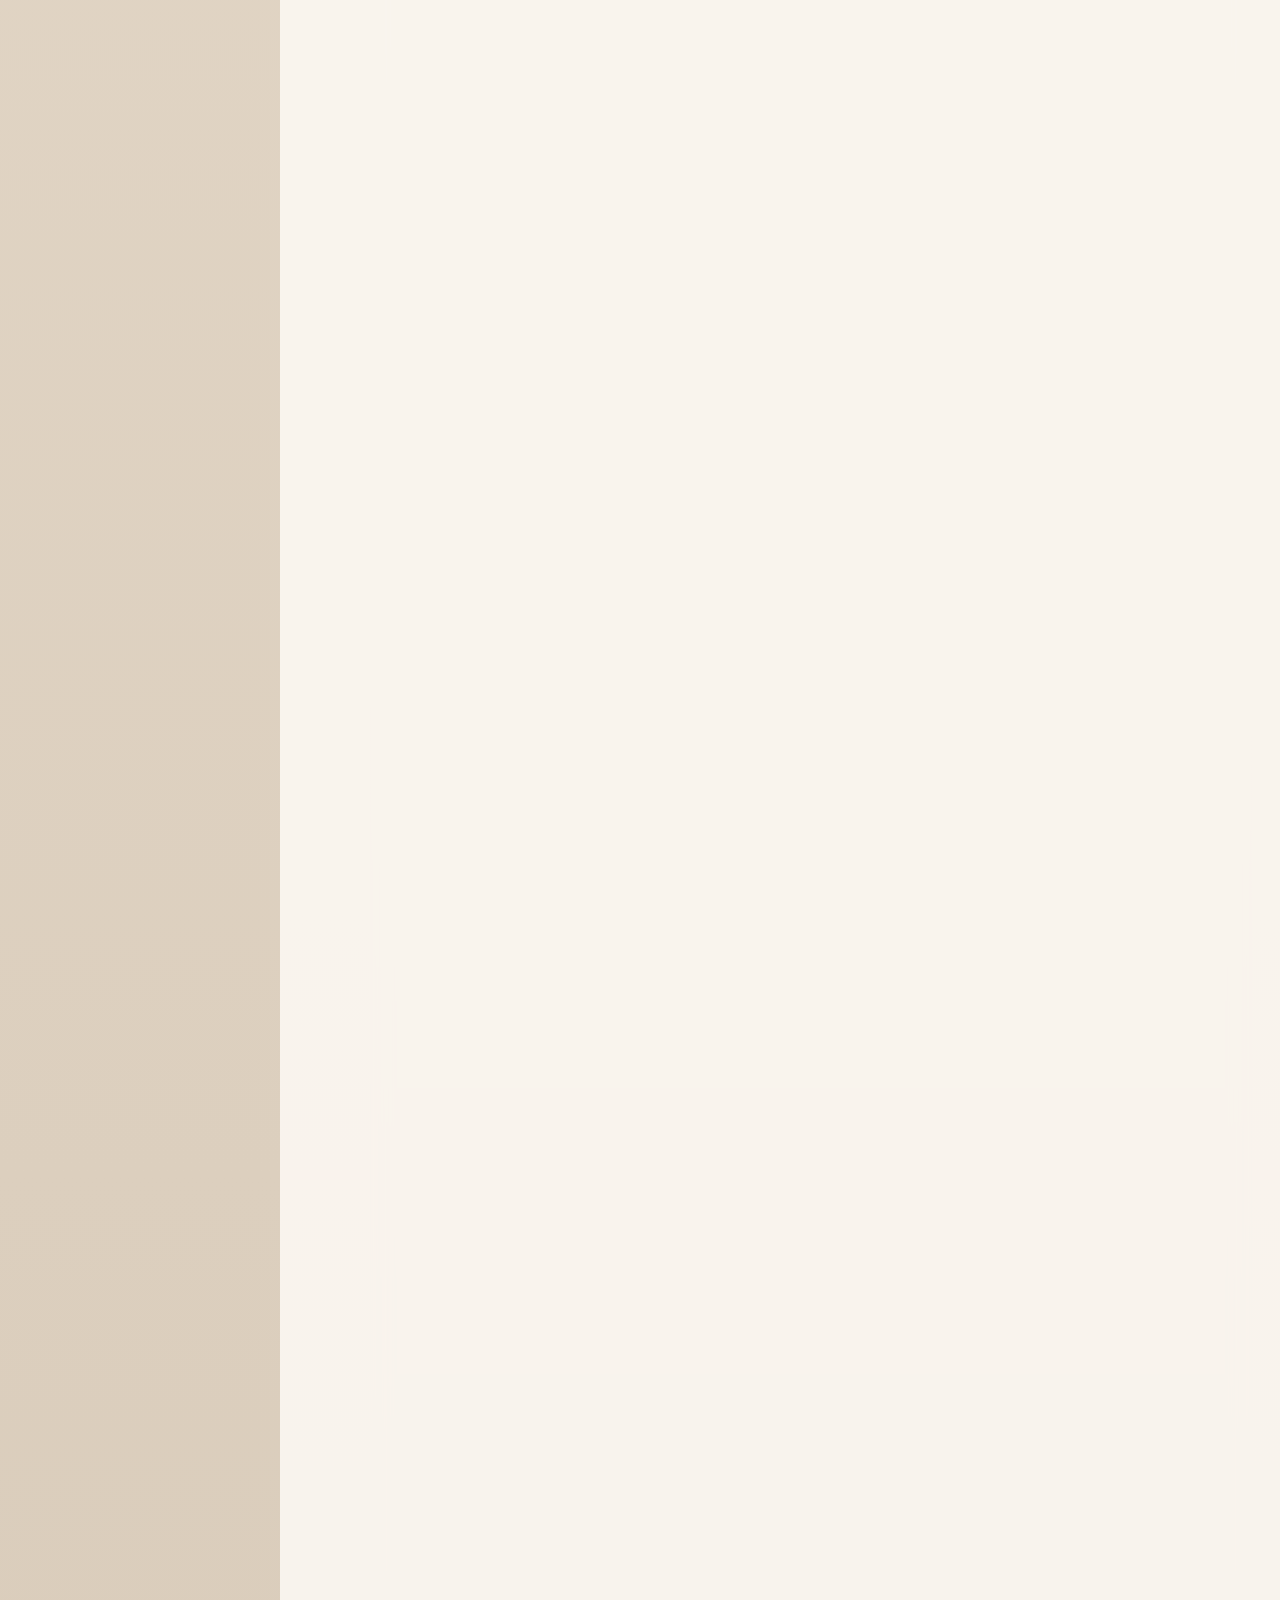
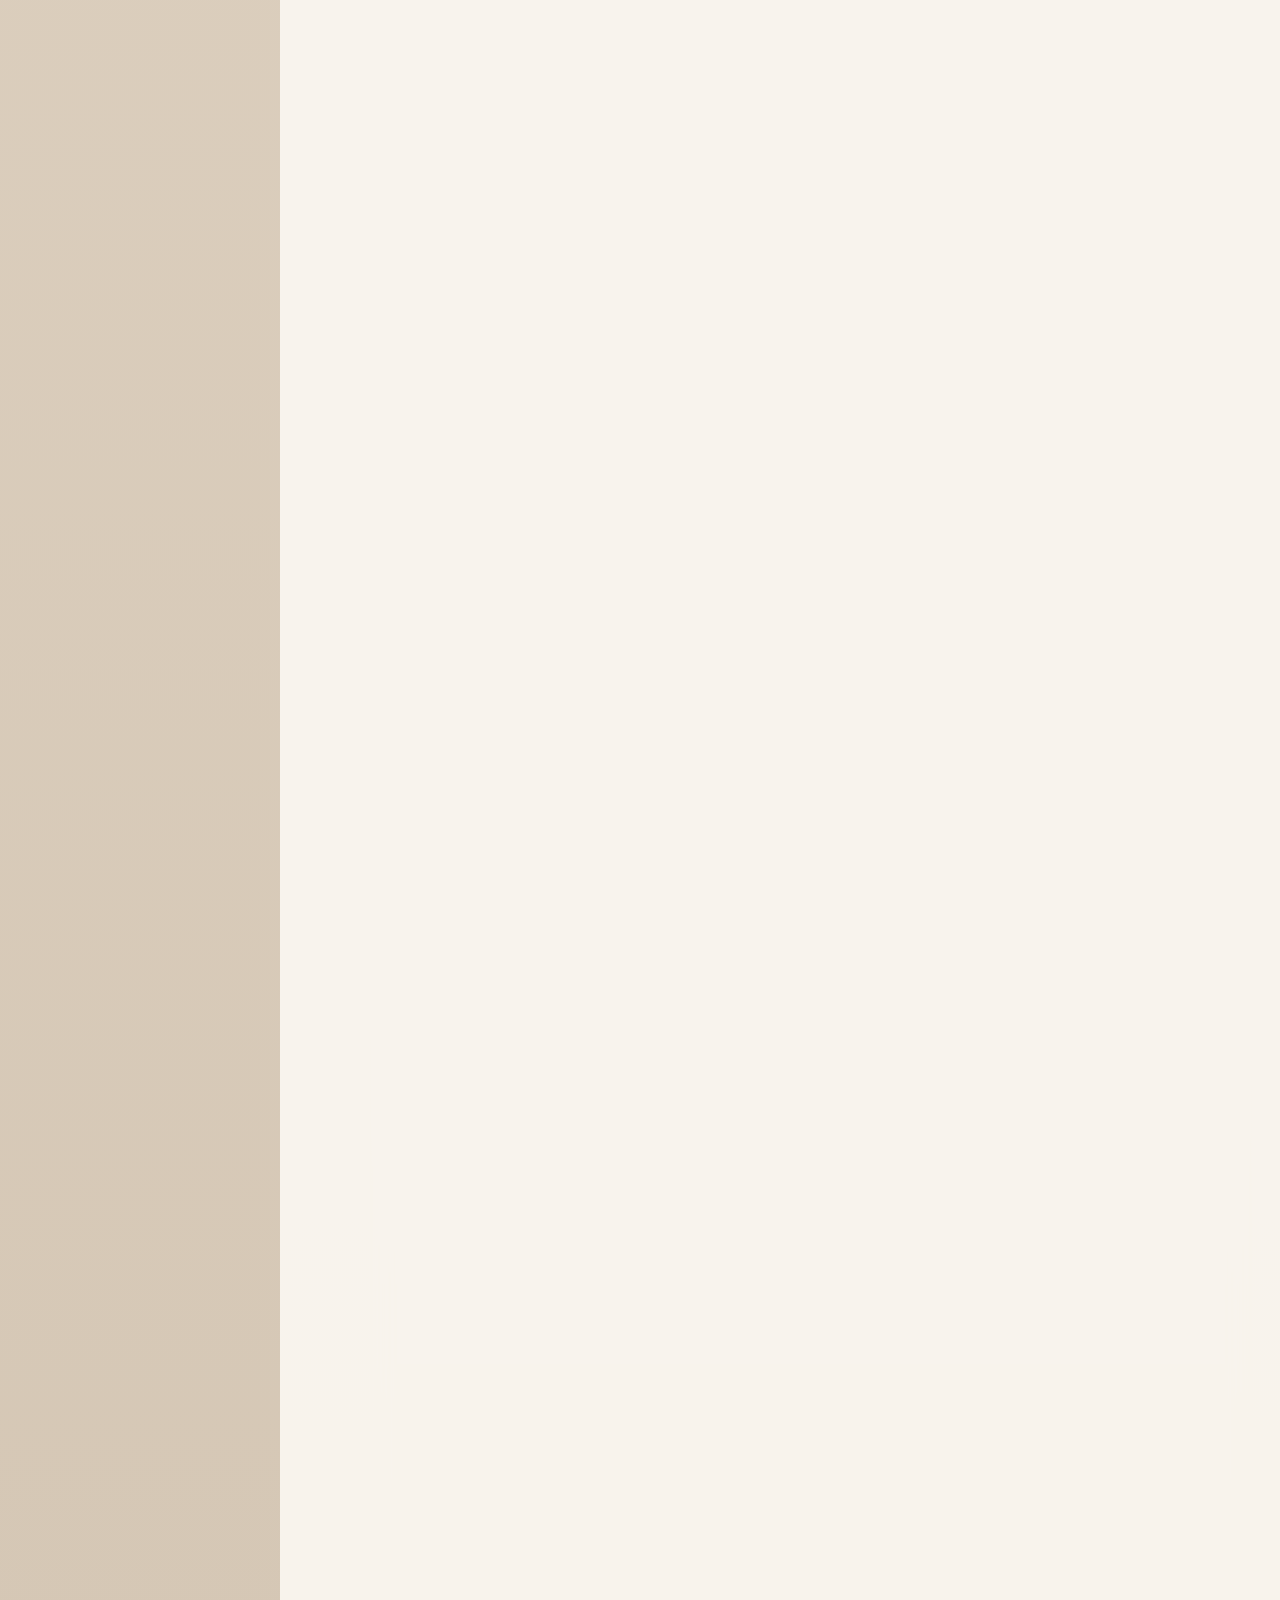
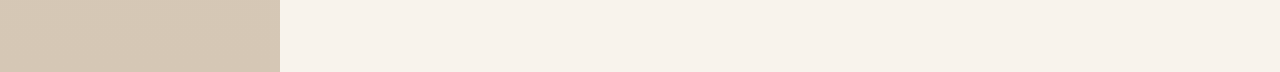
==== commit e41797b1: "Turn embedded prompts into mini questions" ====
--- a/index.html
+++ b/index.html
@@ -108,7 +108,7 @@
         <main class="focus-column">
           <section class="panel module-header" id="module-header"></section>
 
-          <section class="panel">
+          <section class="panel hidden" id="resource-panel" aria-hidden="true">
             <div class="section-head">
               <div>
                 <p class="eyebrow">Materialpool</p>
@@ -142,6 +142,8 @@
       </div>
     </div>
 
+    <div id="mini-question-modal" class="mini-question-modal hidden" aria-hidden="true"></div>
+
     <script src="data.js?v=20260407jugo"></script>
     <script src="app.js?v=20260407jugo"></script>
   </body>
--- a/styles.css
+++ b/styles.css
@@ -460,6 +460,23 @@
   margin-top: 22px;
 }
 
+.module-visual {
+  margin: 22px 0 0;
+  overflow: hidden;
+  border-radius: var(--radius-lg);
+  border: 1px solid var(--line);
+  background: rgba(255, 255, 255, 0.76);
+}
+
+.module-visual img {
+  display: block;
+  width: 100%;
+  max-height: 320px;
+  object-fit: contain;
+  object-position: center top;
+  background: rgba(241, 236, 228, 0.95);
+}
+
 .module-box {
   padding: 18px;
   border-radius: var(--radius-lg);
@@ -469,6 +486,218 @@
 
 .module-box h3 {
   margin: 0 0 10px;
+}
+
+.module-box-wide {
+  grid-column: 1 / -1;
+}
+
+.mini-checks-box {
+  background: linear-gradient(140deg, rgba(255, 255, 255, 0.8), rgba(213, 203, 188, 0.3));
+}
+
+.mini-checks-head {
+  display: flex;
+  justify-content: space-between;
+  gap: 18px;
+  align-items: flex-start;
+}
+
+.mini-checks-status {
+  min-width: 170px;
+  margin: 0;
+  color: var(--cold);
+  font-weight: 800;
+  text-align: right;
+}
+
+.mini-check-grid {
+  display: grid;
+  grid-template-columns: repeat(2, minmax(0, 1fr));
+  gap: 12px;
+  margin-top: 16px;
+}
+
+.mini-check-button {
+  display: grid;
+  grid-template-columns: auto minmax(0, 1fr);
+  gap: 12px;
+  align-items: center;
+  width: 100%;
+  padding: 14px 16px;
+  border-radius: 18px;
+  border: 1px solid var(--line);
+  background: rgba(255, 255, 255, 0.86);
+  cursor: pointer;
+  text-align: left;
+  transition: transform 180ms ease, border-color 180ms ease, background 180ms ease;
+}
+
+.mini-check-button:hover,
+.mini-check-button:focus-visible {
+  transform: translateY(-1px);
+  border-color: rgba(47, 93, 115, 0.24);
+}
+
+.mini-check-button.is-solved {
+  background: rgba(47, 93, 115, 0.1);
+  border-color: rgba(47, 93, 115, 0.22);
+}
+
+.mini-check-index {
+  display: inline-flex;
+  align-items: center;
+  justify-content: center;
+  width: 34px;
+  height: 34px;
+  border-radius: 50%;
+  background: rgba(47, 93, 115, 0.12);
+  color: var(--cold);
+  font-size: 0.92rem;
+  font-weight: 800;
+}
+
+.mini-check-copy {
+  display: grid;
+  gap: 4px;
+}
+
+.mini-check-copy strong {
+  font-size: 1rem;
+}
+
+.mini-check-copy span {
+  color: var(--muted);
+  font-size: 0.88rem;
+}
+
+.focus-gallery {
+  margin-top: 22px;
+  padding: 20px;
+  border-radius: var(--radius-lg);
+  border: 1px solid var(--line);
+  background: linear-gradient(140deg, rgba(255, 255, 255, 0.78), rgba(213, 203, 188, 0.34));
+}
+
+.focus-gallery-head {
+  display: flex;
+  justify-content: space-between;
+  gap: 20px;
+  align-items: flex-start;
+  margin-bottom: 16px;
+}
+
+.focus-gallery-head h3 {
+  margin: 0;
+  font-size: 1.45rem;
+}
+
+.focus-gallery-grid {
+  display: grid;
+  grid-template-columns: repeat(2, minmax(0, 1fr));
+  gap: 16px;
+}
+
+.focus-card {
+  border-radius: var(--radius-md);
+  overflow: hidden;
+  border: 1px solid var(--line);
+  background: rgba(255, 255, 255, 0.88);
+}
+
+.focus-card.image-missing {
+  display: block;
+}
+
+.focus-card-image {
+  display: block;
+  width: 100%;
+  height: 220px;
+  object-fit: contain;
+  object-position: center top;
+  background: rgba(241, 236, 228, 0.95);
+}
+
+.focus-card-copy {
+  padding: 16px;
+}
+
+.focus-card-copy h4 {
+  margin: 0 0 8px;
+  font-size: 1.08rem;
+}
+
+.focus-card-caption {
+  margin: 0 0 8px;
+  color: var(--wire);
+  font-weight: 700;
+}
+
+.actor-panel {
+  margin-top: 22px;
+  padding: 20px;
+  border-radius: var(--radius-lg);
+  border: 1px solid var(--line);
+  background: linear-gradient(140deg, rgba(255, 255, 255, 0.74), rgba(229, 221, 208, 0.46));
+}
+
+.actor-panel-head {
+  display: flex;
+  justify-content: space-between;
+  gap: 20px;
+  align-items: flex-start;
+  margin-bottom: 16px;
+}
+
+.actor-panel-head h3 {
+  margin: 0;
+  font-size: 1.45rem;
+}
+
+.actor-grid {
+  display: grid;
+  grid-template-columns: repeat(2, minmax(0, 1fr));
+  gap: 16px;
+}
+
+.actor-card {
+  display: grid;
+  grid-template-columns: 116px minmax(0, 1fr);
+  gap: 14px;
+  align-items: start;
+  padding: 16px;
+  border-radius: var(--radius-md);
+  background: rgba(255, 255, 255, 0.86);
+  border: 1px solid var(--line);
+}
+
+.actor-card.image-missing {
+  grid-template-columns: 1fr;
+}
+
+.actor-image {
+  width: 116px;
+  height: 146px;
+  object-fit: contain;
+  object-position: center top;
+  border-radius: 14px;
+  border: 1px solid rgba(28, 24, 21, 0.08);
+  background: rgba(241, 236, 228, 0.95);
+}
+
+.actor-copy h4 {
+  margin: 0 0 6px;
+  font-size: 1.08rem;
+}
+
+.actor-copy p {
+  margin: 0;
+}
+
+.actor-role {
+  margin-bottom: 10px !important;
+  color: var(--wire);
+  font-weight: 700;
 }
 
 .hidden {
@@ -621,9 +850,40 @@
   border: 1px solid var(--line);
 }
 
+.resource-card.image-missing {
+  padding-top: 18px;
+}
+
+.resource-image-link {
+  display: block;
+  margin: -2px -2px 14px;
+  border-radius: 14px;
+  overflow: hidden;
+  border: 1px solid rgba(28, 24, 21, 0.08);
+}
+
+.resource-image {
+  display: block;
+  width: 100%;
+  height: 240px;
+  object-fit: contain;
+  object-position: center top;
+  background: rgba(241, 236, 228, 0.95);
+}
+
 .resource-card h4 {
   margin: 0;
   font-size: 1.15rem;
+}
+
+.resource-note {
+  margin: 10px 0 0;
+  color: var(--muted);
+  line-height: 1.55;
+}
+
+.resource-note strong {
+  color: var(--ink);
 }
 
 .resource-type-row {
@@ -736,7 +996,7 @@
 
 .drag-card {
   display: grid;
-  grid-template-columns: auto minmax(0, 1fr) auto;
+  grid-template-columns: auto 132px minmax(0, 1fr) auto;
   gap: 12px;
   align-items: start;
   padding: 14px 16px;
@@ -744,6 +1004,20 @@
   border: 1px solid var(--line);
   background: rgba(255, 255, 255, 0.9);
   cursor: grab;
+}
+
+.drag-card.image-missing {
+  grid-template-columns: auto minmax(0, 1fr) auto;
+}
+
+.drag-image {
+  width: 132px;
+  height: 92px;
+  object-fit: contain;
+  object-position: center top;
+  border-radius: 12px;
+  border: 1px solid rgba(28, 24, 21, 0.08);
+  background: rgba(241, 236, 228, 0.95);
 }
 
 .drag-card.dragging {
@@ -878,6 +1152,60 @@
   white-space: pre-line;
 }
 
+.mini-question-modal {
+  position: fixed;
+  inset: 0;
+  z-index: 40;
+}
+
+.mini-question-backdrop {
+  position: absolute;
+  inset: 0;
+  background: rgba(28, 24, 21, 0.44);
+  backdrop-filter: blur(4px);
+}
+
+.mini-question-dialog {
+  position: relative;
+  z-index: 1;
+  width: min(760px, calc(100vw - 32px));
+  max-height: calc(100vh - 32px);
+  margin: 16px auto;
+  overflow: auto;
+  border-radius: var(--radius-xl);
+  border: 1px solid rgba(255, 255, 255, 0.74);
+  background: var(--paper-strong);
+  box-shadow: 0 36px 100px rgba(20, 14, 10, 0.3);
+}
+
+.mini-question-header {
+  display: flex;
+  justify-content: space-between;
+  gap: 18px;
+  align-items: flex-start;
+  padding: 24px 24px 0;
+}
+
+.mini-question-header h3 {
+  margin: 0;
+  font-size: 1.9rem;
+}
+
+.mini-question-body {
+  padding: 0 24px 24px;
+}
+
+.mini-question-topline h4 {
+  margin: 8px 0 10px;
+  font-size: 1.28rem;
+  font-family: "Iowan Old Style", "Palatino Linotype", "Book Antiqua", serif;
+  letter-spacing: -0.03em;
+}
+
+.mini-question-close {
+  flex-shrink: 0;
+}
+
 .audio-panel {
   margin-top: 22px;
 }
@@ -927,7 +1255,11 @@
 
   .module-title-row,
   .section-head,
-  .question-topline {
+  .question-topline,
+  .focus-gallery-head,
+  .actor-panel-head,
+  .mini-checks-head,
+  .mini-question-header {
     flex-direction: column;
   }
 }
@@ -955,8 +1287,21 @@
   .stats-grid,
   .resource-grid,
   .module-grid,
-  .teacher-grid {
+  .focus-gallery-grid,
+  .teacher-grid,
+  .actor-grid,
+  .mini-check-grid {
     grid-template-columns: 1fr;
+  }
+
+  .actor-card {
+    grid-template-columns: 1fr;
+  }
+
+  .actor-image {
+    width: 100%;
+    max-width: 220px;
+    height: 220px;
   }
 
   .hero-actions,
@@ -969,4 +1314,40 @@
   .btn {
     width: 100%;
   }
-}
+
+  .drag-card {
+    grid-template-columns: auto minmax(0, 1fr) auto;
+  }
+
+  .drag-index {
+    grid-row: 1 / 2;
+  }
+
+  .drag-image {
+    grid-column: 2 / 3;
+    width: 100%;
+    max-width: 220px;
+    height: 118px;
+  }
+
+  .drag-copy {
+    grid-column: 2 / 3;
+  }
+
+  .drag-handle {
+    grid-column: 3 / 4;
+    grid-row: 1 / 3;
+  }
+
+  .mini-question-dialog {
+    width: min(760px, calc(100vw - 20px));
+    max-height: calc(100vh - 20px);
+    margin: 10px auto;
+  }
+
+  .mini-question-header,
+  .mini-question-body {
+    padding-left: 18px;
+    padding-right: 18px;
+  }
+}
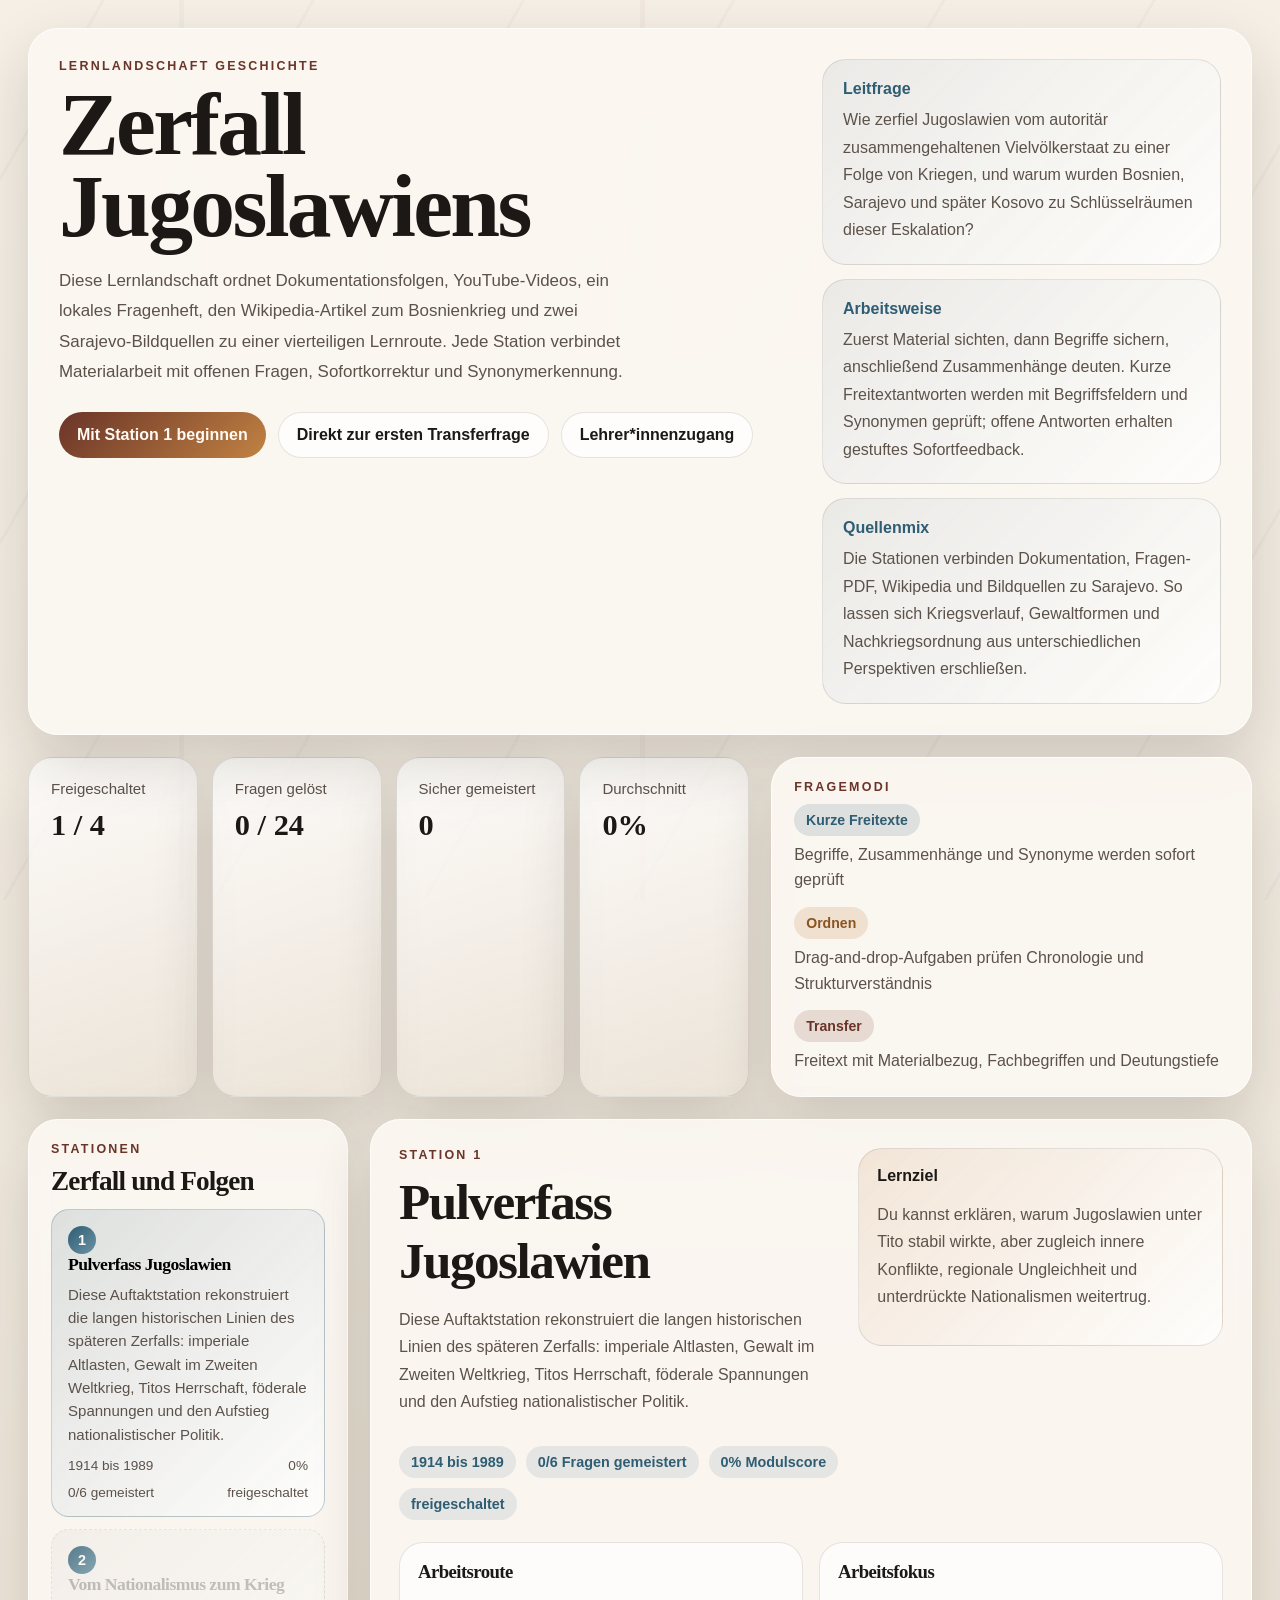
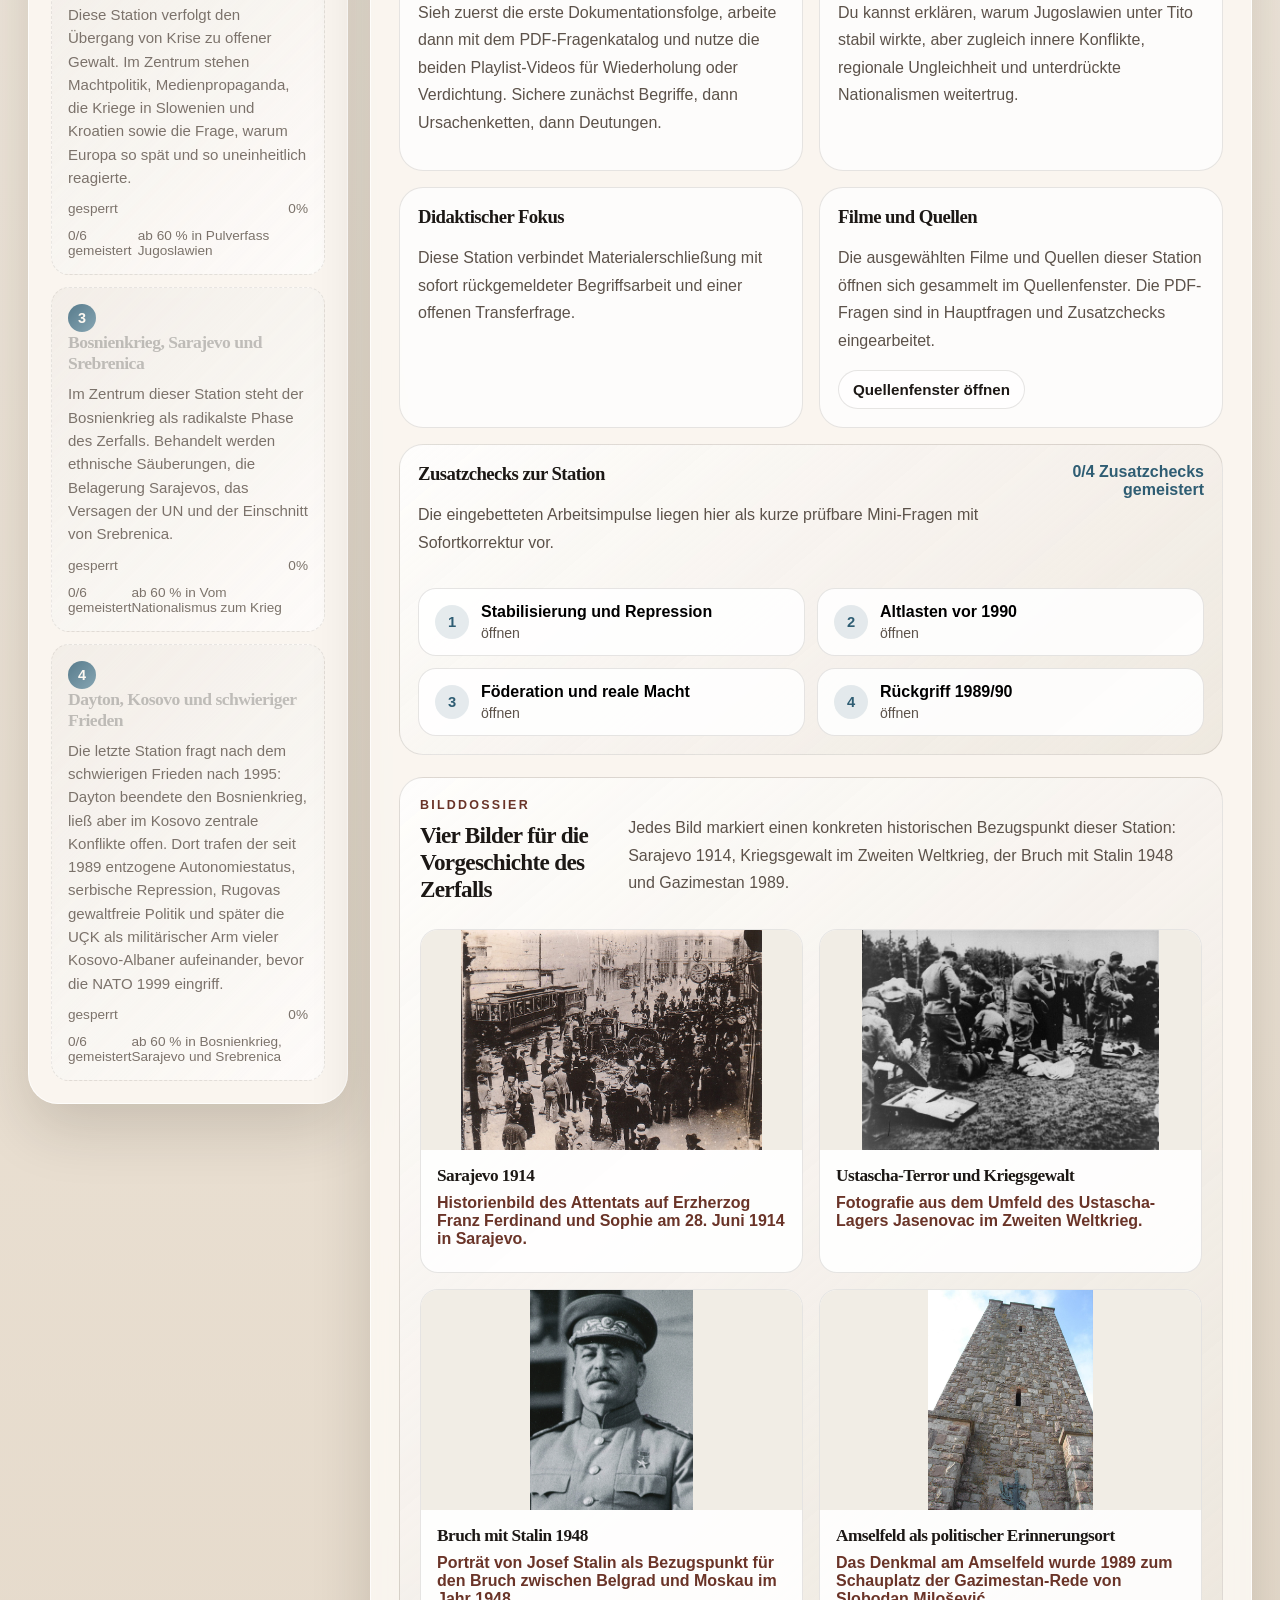
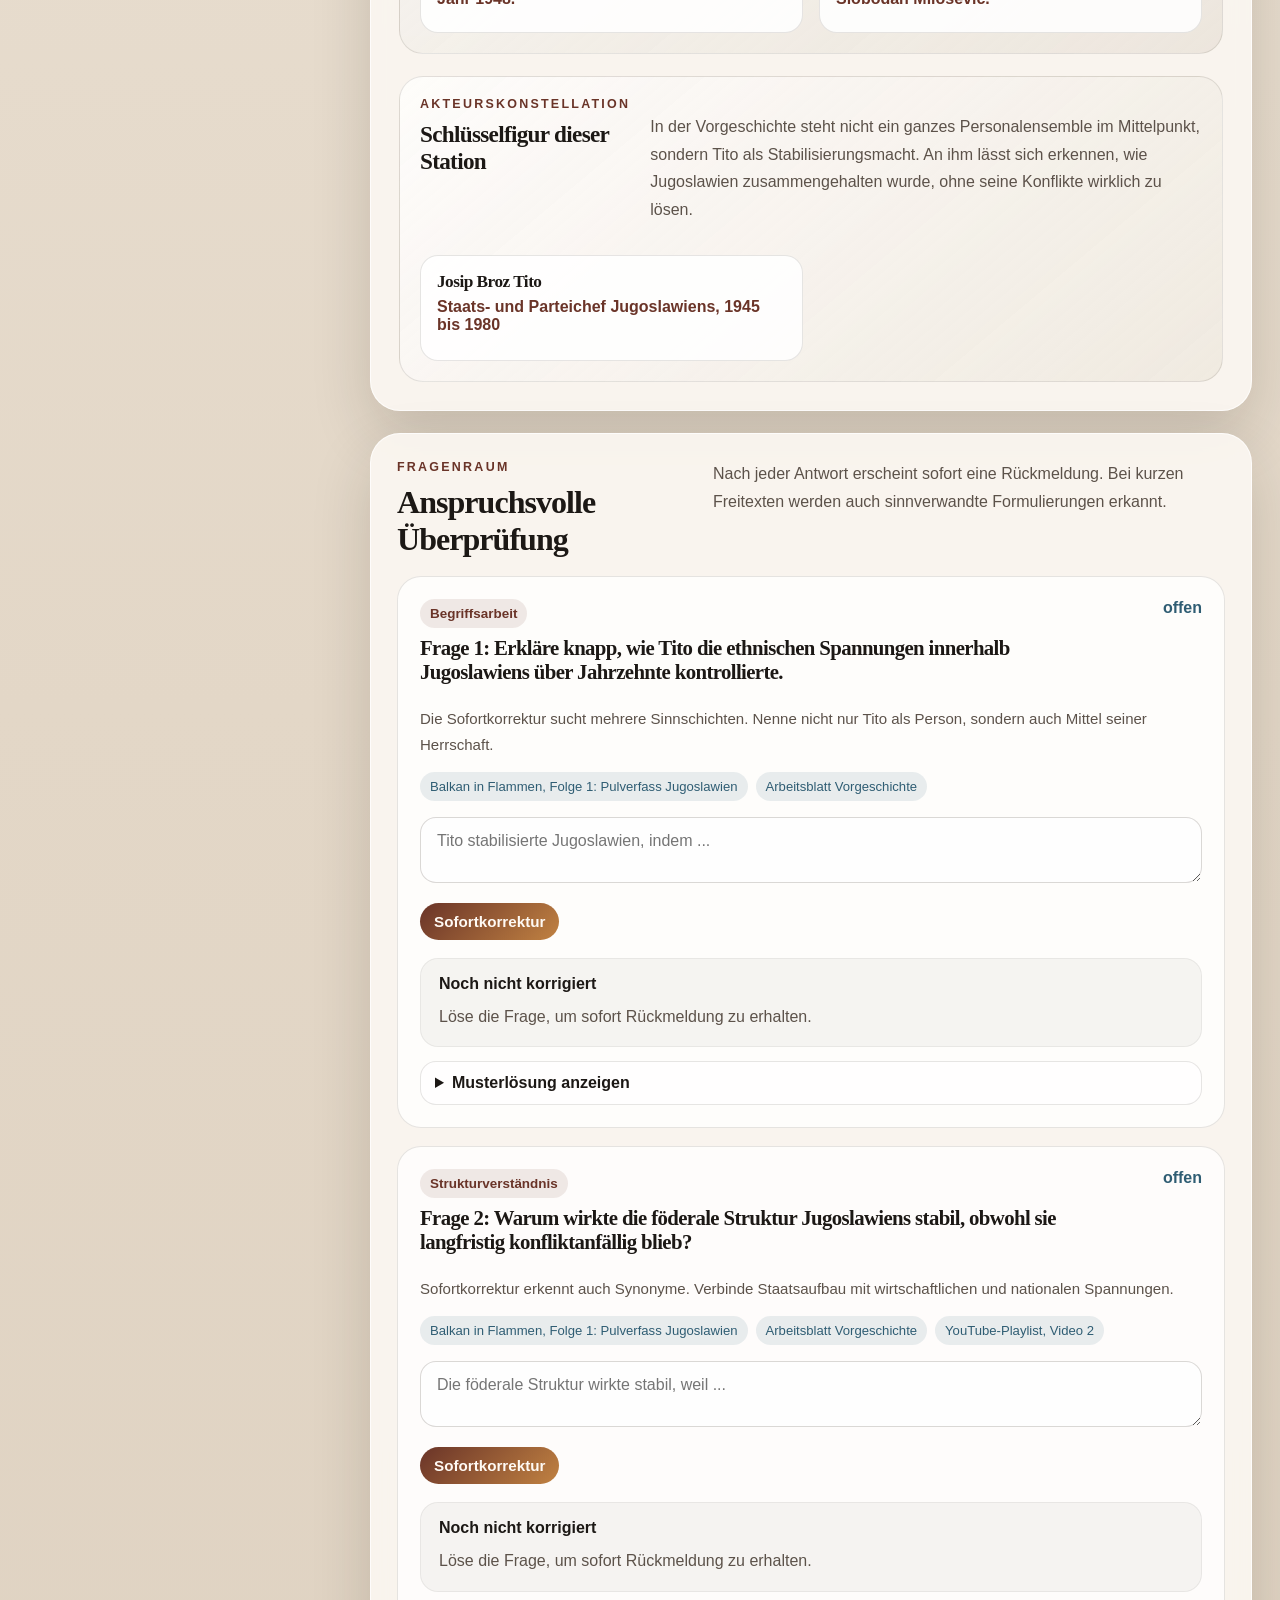
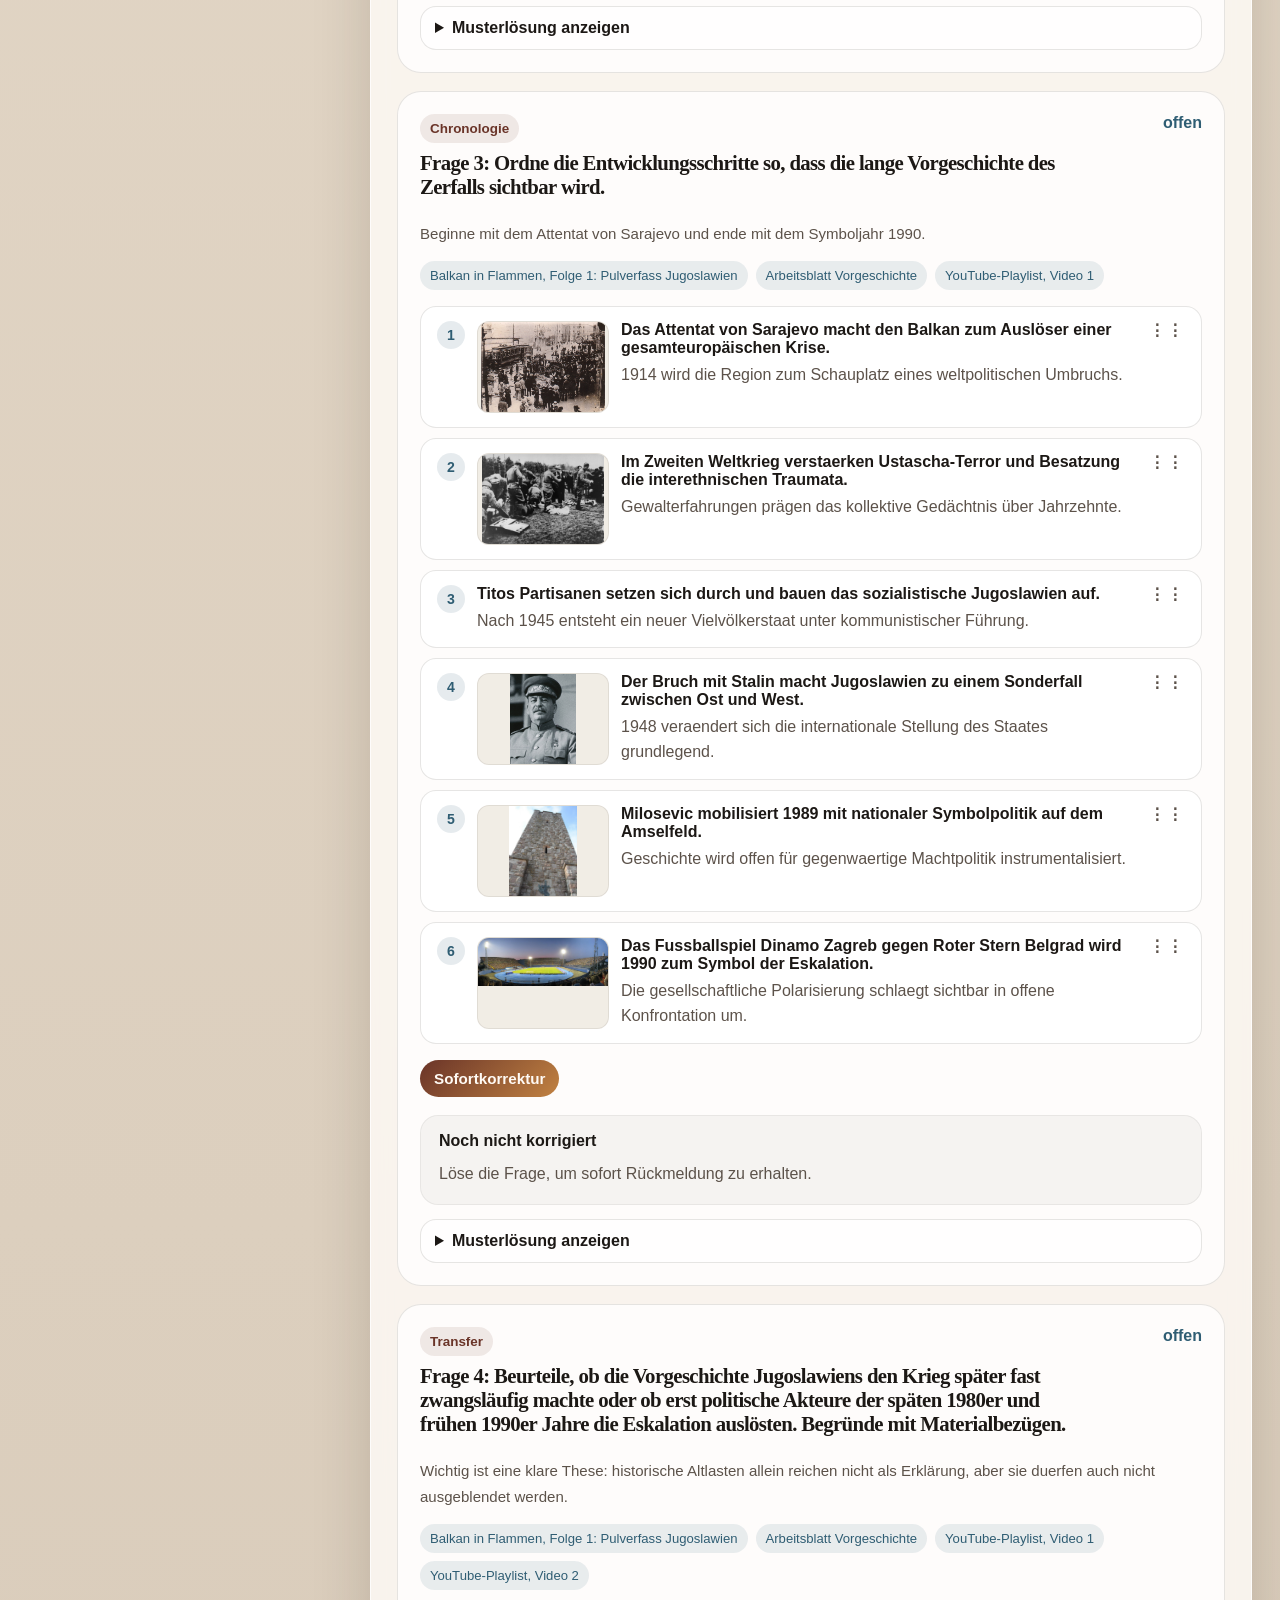
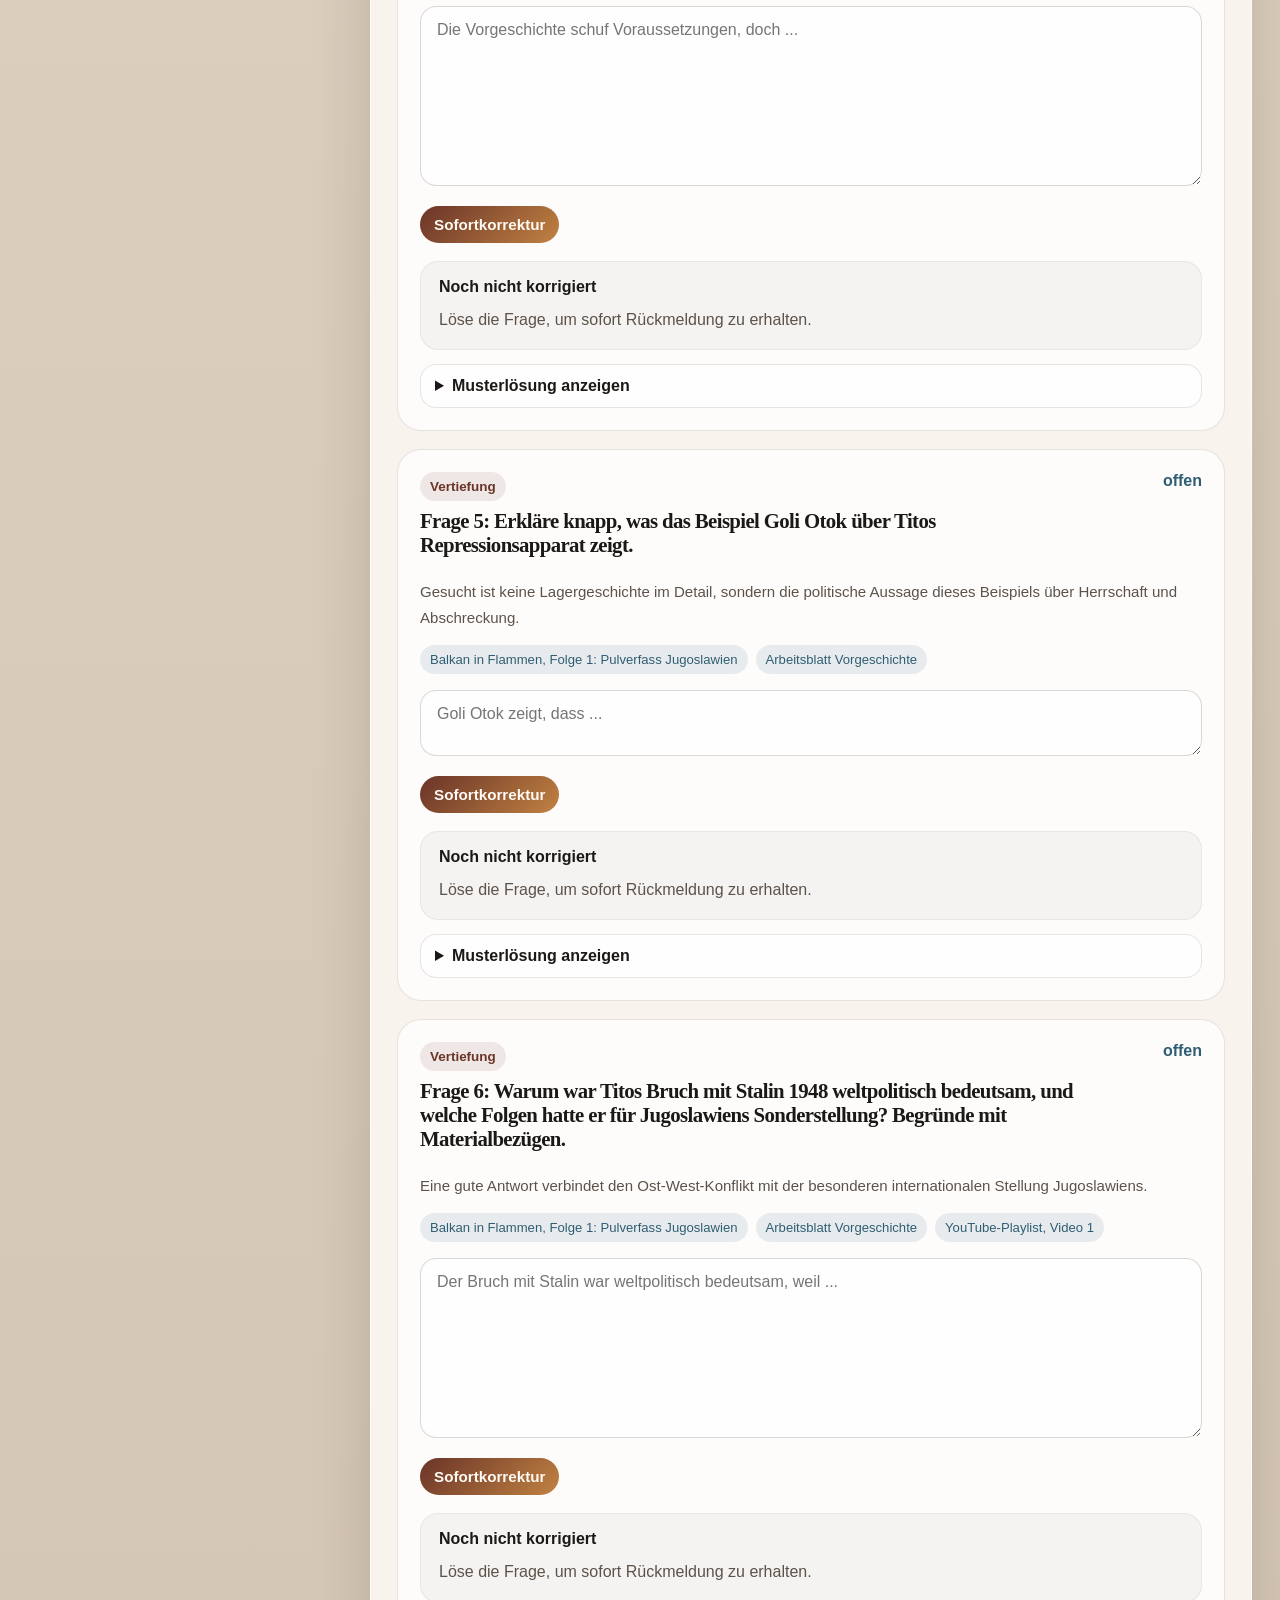
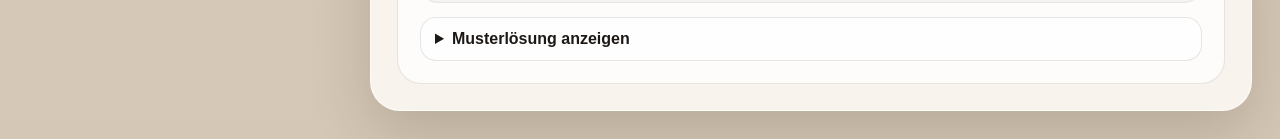
==== commit da5f1065: "Restore film links in integrated source modal" ====
--- a/index.html
+++ b/index.html
@@ -143,6 +143,7 @@
     </div>
 
     <div id="mini-question-modal" class="mini-question-modal hidden" aria-hidden="true"></div>
+    <div id="source-modal" class="source-modal hidden" aria-hidden="true"></div>
 
     <script src="data.js?v=20260407jugo"></script>
     <script src="app.js?v=20260407jugo"></script>
--- a/styles.css
+++ b/styles.css
@@ -1206,6 +1206,77 @@
   flex-shrink: 0;
 }
 
+.source-modal {
+  position: fixed;
+  inset: 0;
+  z-index: 39;
+}
+
+.source-modal-backdrop {
+  position: absolute;
+  inset: 0;
+  background: rgba(28, 24, 21, 0.4);
+  backdrop-filter: blur(4px);
+}
+
+.source-modal-dialog {
+  position: relative;
+  z-index: 1;
+  width: min(980px, calc(100vw - 32px));
+  max-height: calc(100vh - 32px);
+  margin: 16px auto;
+  overflow: auto;
+  border-radius: var(--radius-xl);
+  border: 1px solid rgba(255, 255, 255, 0.74);
+  background: var(--paper-strong);
+  box-shadow: 0 36px 100px rgba(20, 14, 10, 0.3);
+}
+
+.source-modal-header {
+  display: flex;
+  justify-content: space-between;
+  gap: 18px;
+  align-items: flex-start;
+  padding: 24px 24px 0;
+}
+
+.source-modal-header h3 {
+  margin: 0;
+  font-size: 1.9rem;
+}
+
+.source-modal-body {
+  display: grid;
+  gap: 18px;
+  padding: 0 24px 24px;
+}
+
+.source-modal-group {
+  padding: 18px;
+  border-radius: var(--radius-lg);
+  border: 1px solid var(--line);
+  background: linear-gradient(140deg, rgba(255, 255, 255, 0.78), rgba(229, 221, 208, 0.4));
+}
+
+.source-modal-group h4,
+.source-modal-card h5 {
+  margin: 0;
+}
+
+.source-modal-grid {
+  display: grid;
+  grid-template-columns: repeat(2, minmax(0, 1fr));
+  gap: 14px;
+  margin-top: 14px;
+}
+
+.source-modal-card {
+  padding: 18px;
+  border-radius: var(--radius-md);
+  border: 1px solid var(--line);
+  background: rgba(255, 255, 255, 0.84);
+}
+
 .audio-panel {
   margin-top: 22px;
 }
@@ -1259,7 +1330,8 @@
   .focus-gallery-head,
   .actor-panel-head,
   .mini-checks-head,
-  .mini-question-header {
+  .mini-question-header,
+  .source-modal-header {
     flex-direction: column;
   }
 }
@@ -1290,7 +1362,8 @@
   .focus-gallery-grid,
   .teacher-grid,
   .actor-grid,
-  .mini-check-grid {
+  .mini-check-grid,
+  .source-modal-grid {
     grid-template-columns: 1fr;
   }
 
@@ -1345,8 +1418,16 @@
     margin: 10px auto;
   }
 
+  .source-modal-dialog {
+    width: min(980px, calc(100vw - 20px));
+    max-height: calc(100vh - 20px);
+    margin: 10px auto;
+  }
+
   .mini-question-header,
-  .mini-question-body {
+  .mini-question-body,
+  .source-modal-header,
+  .source-modal-body {
     padding-left: 18px;
     padding-right: 18px;
   }
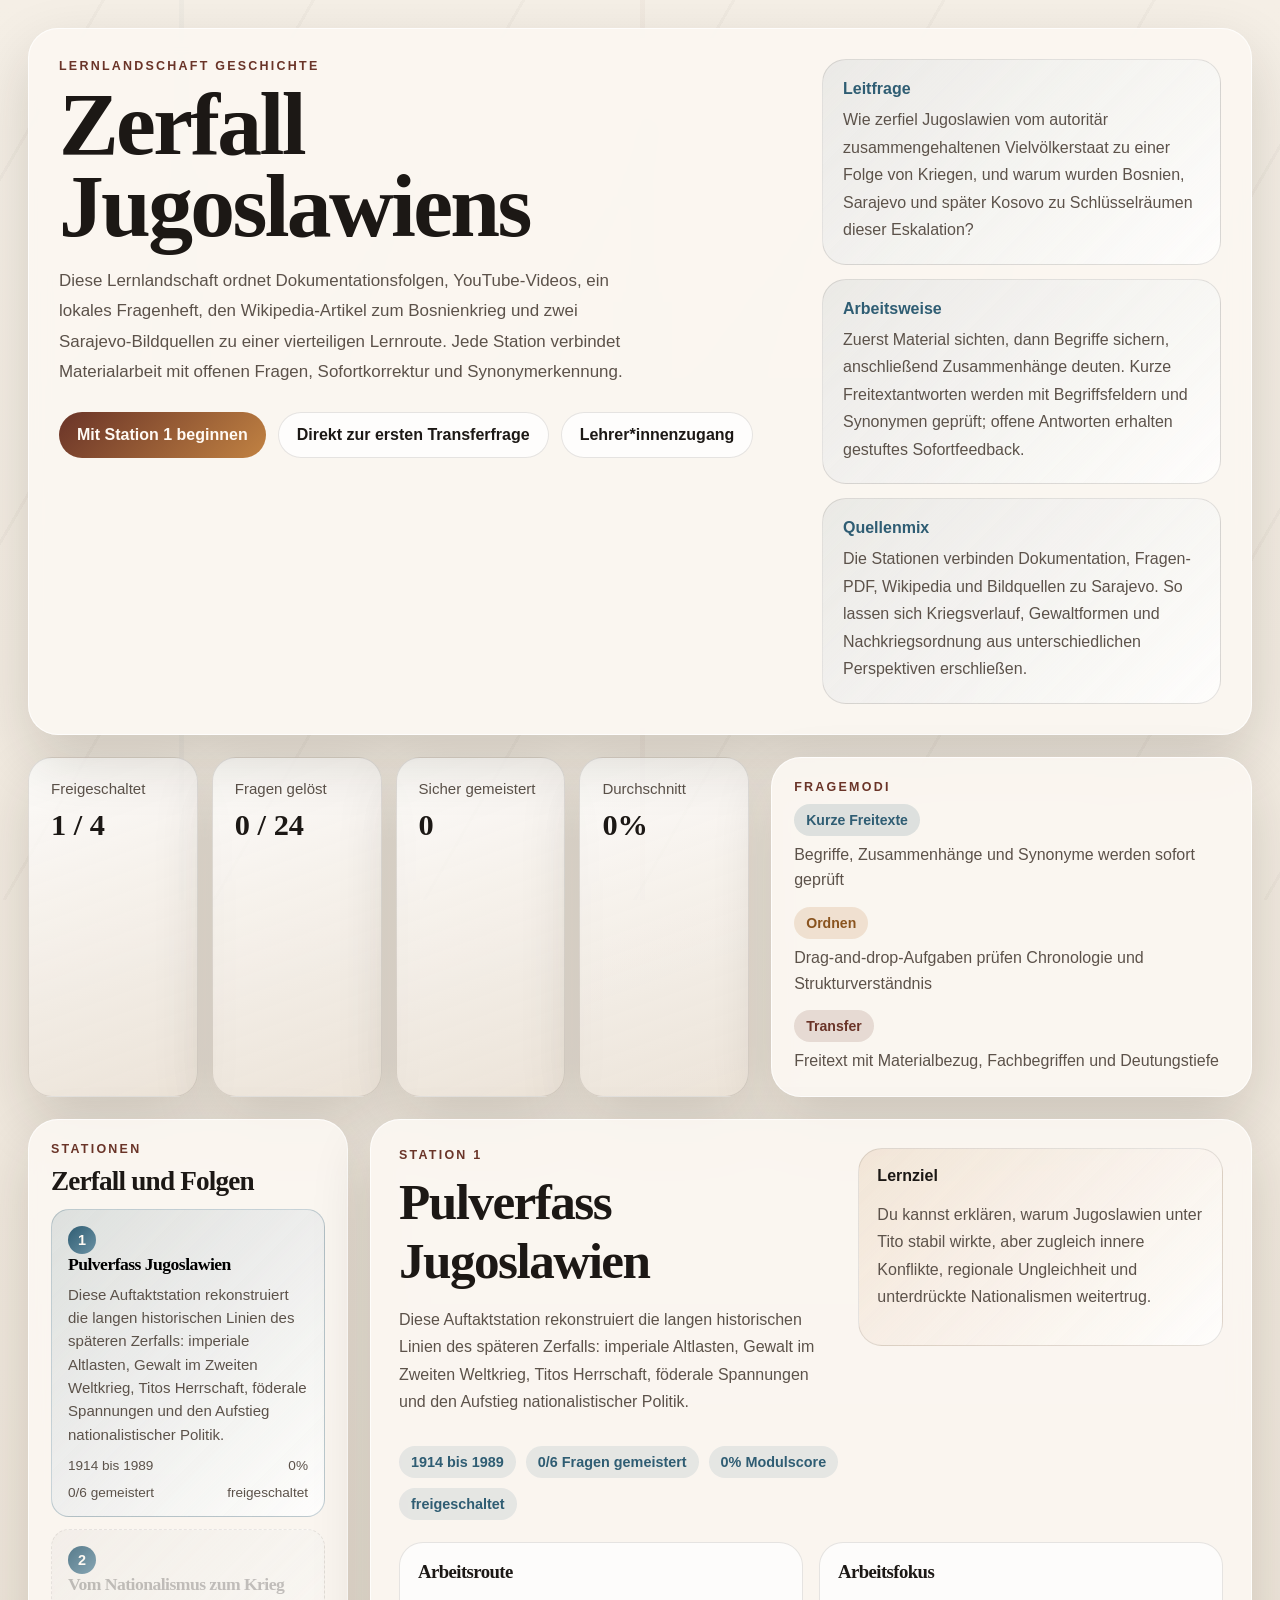
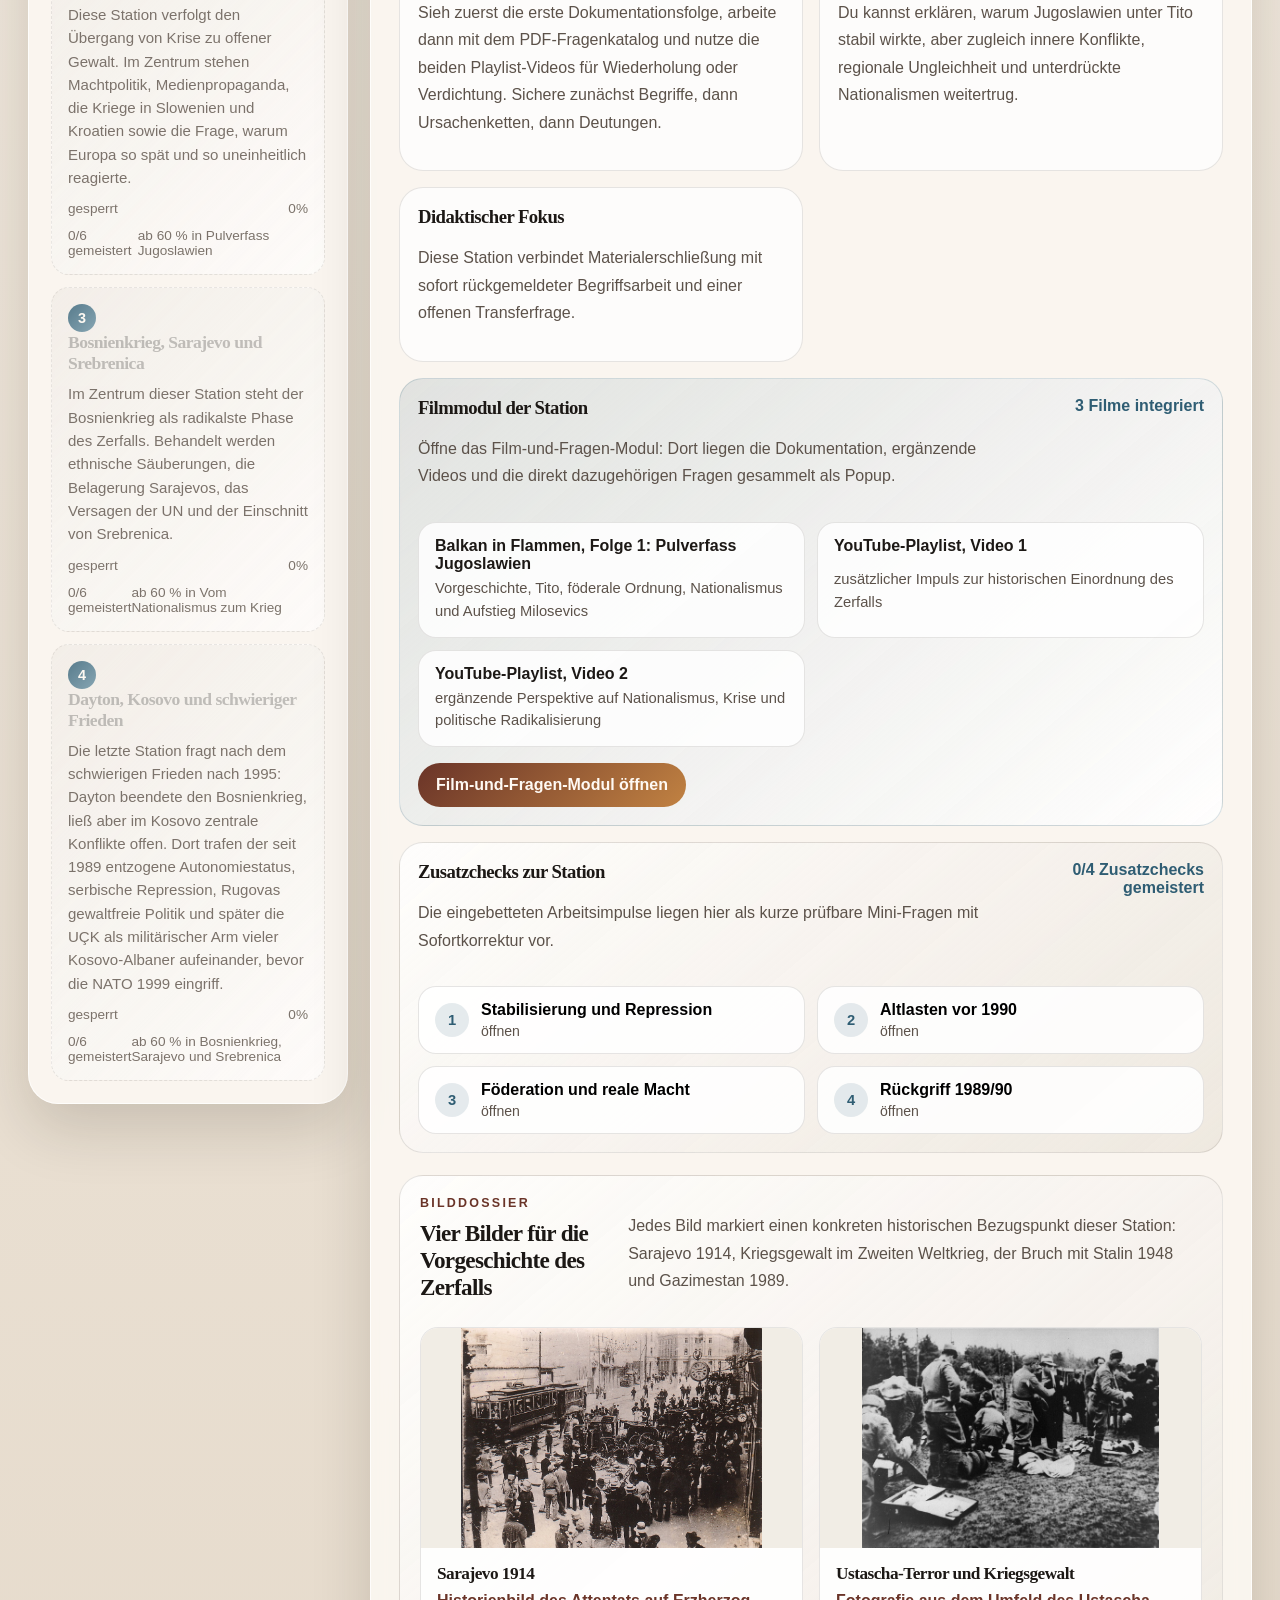
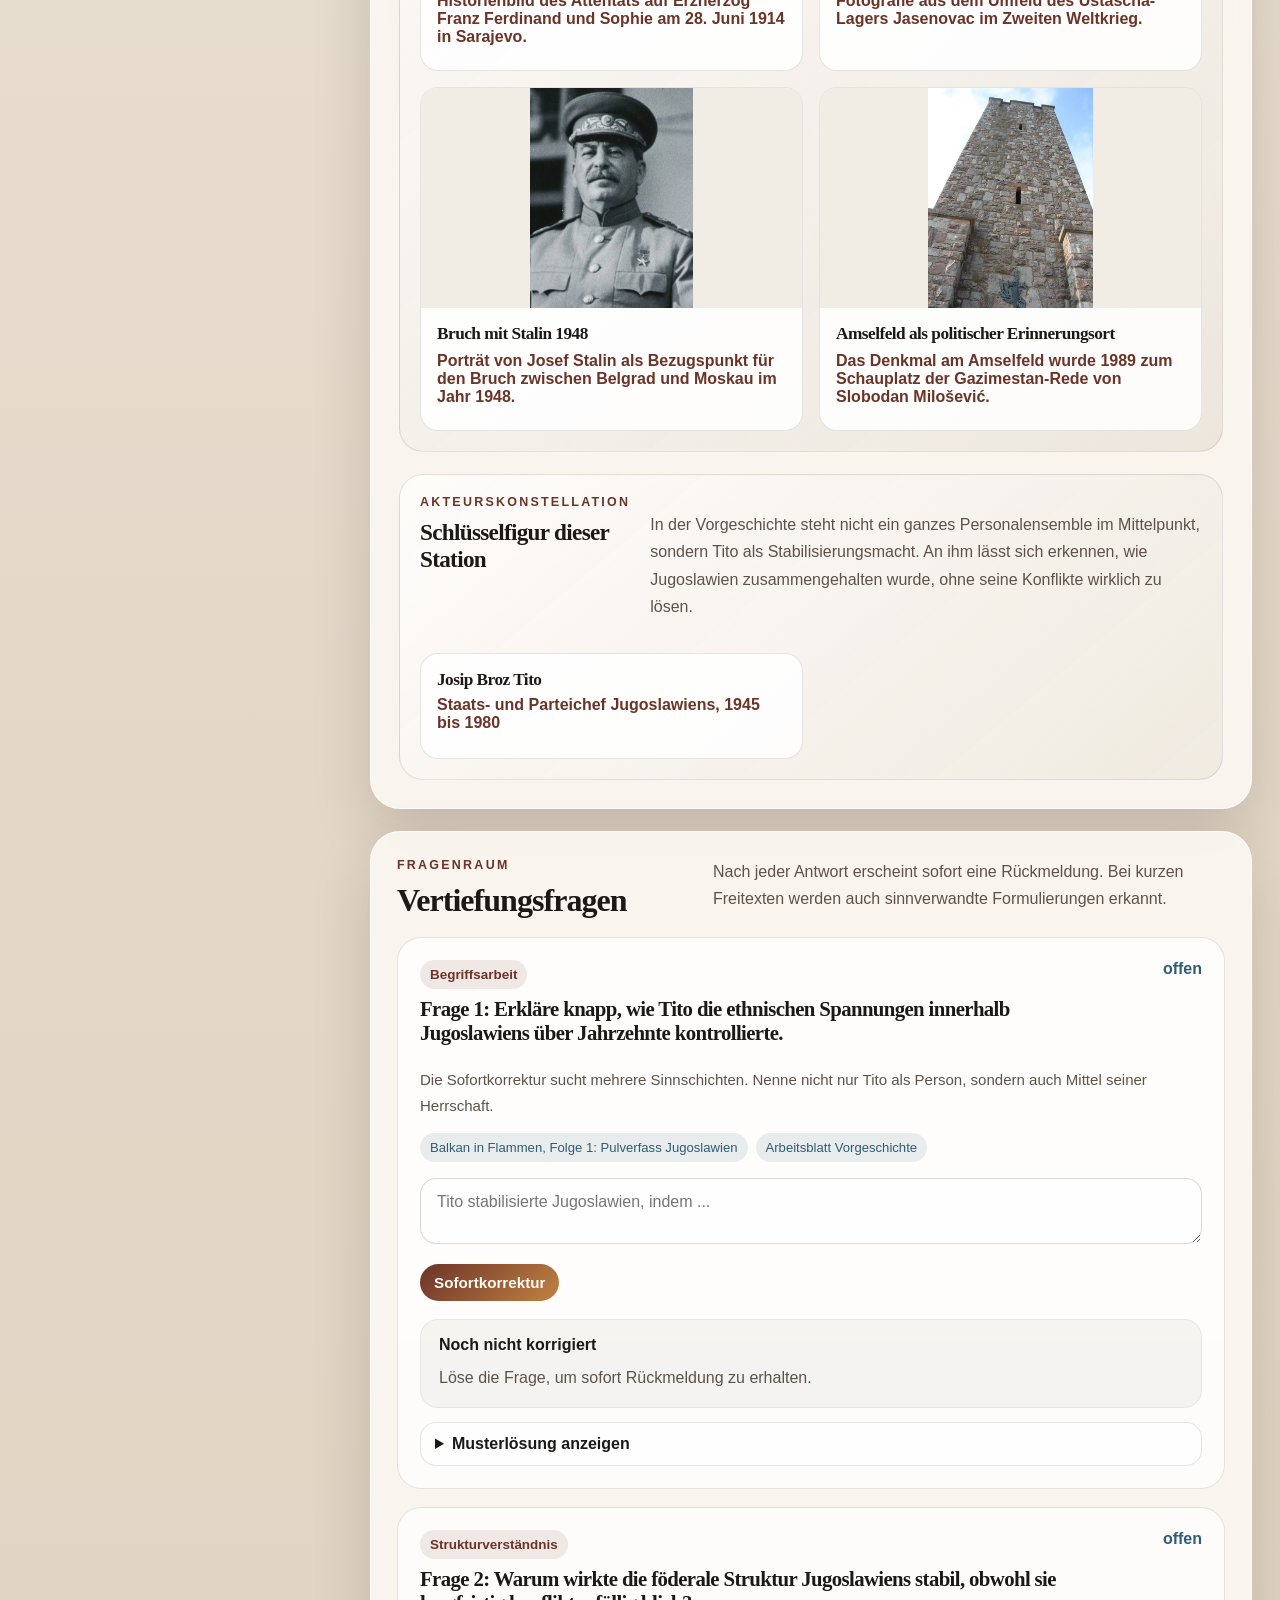
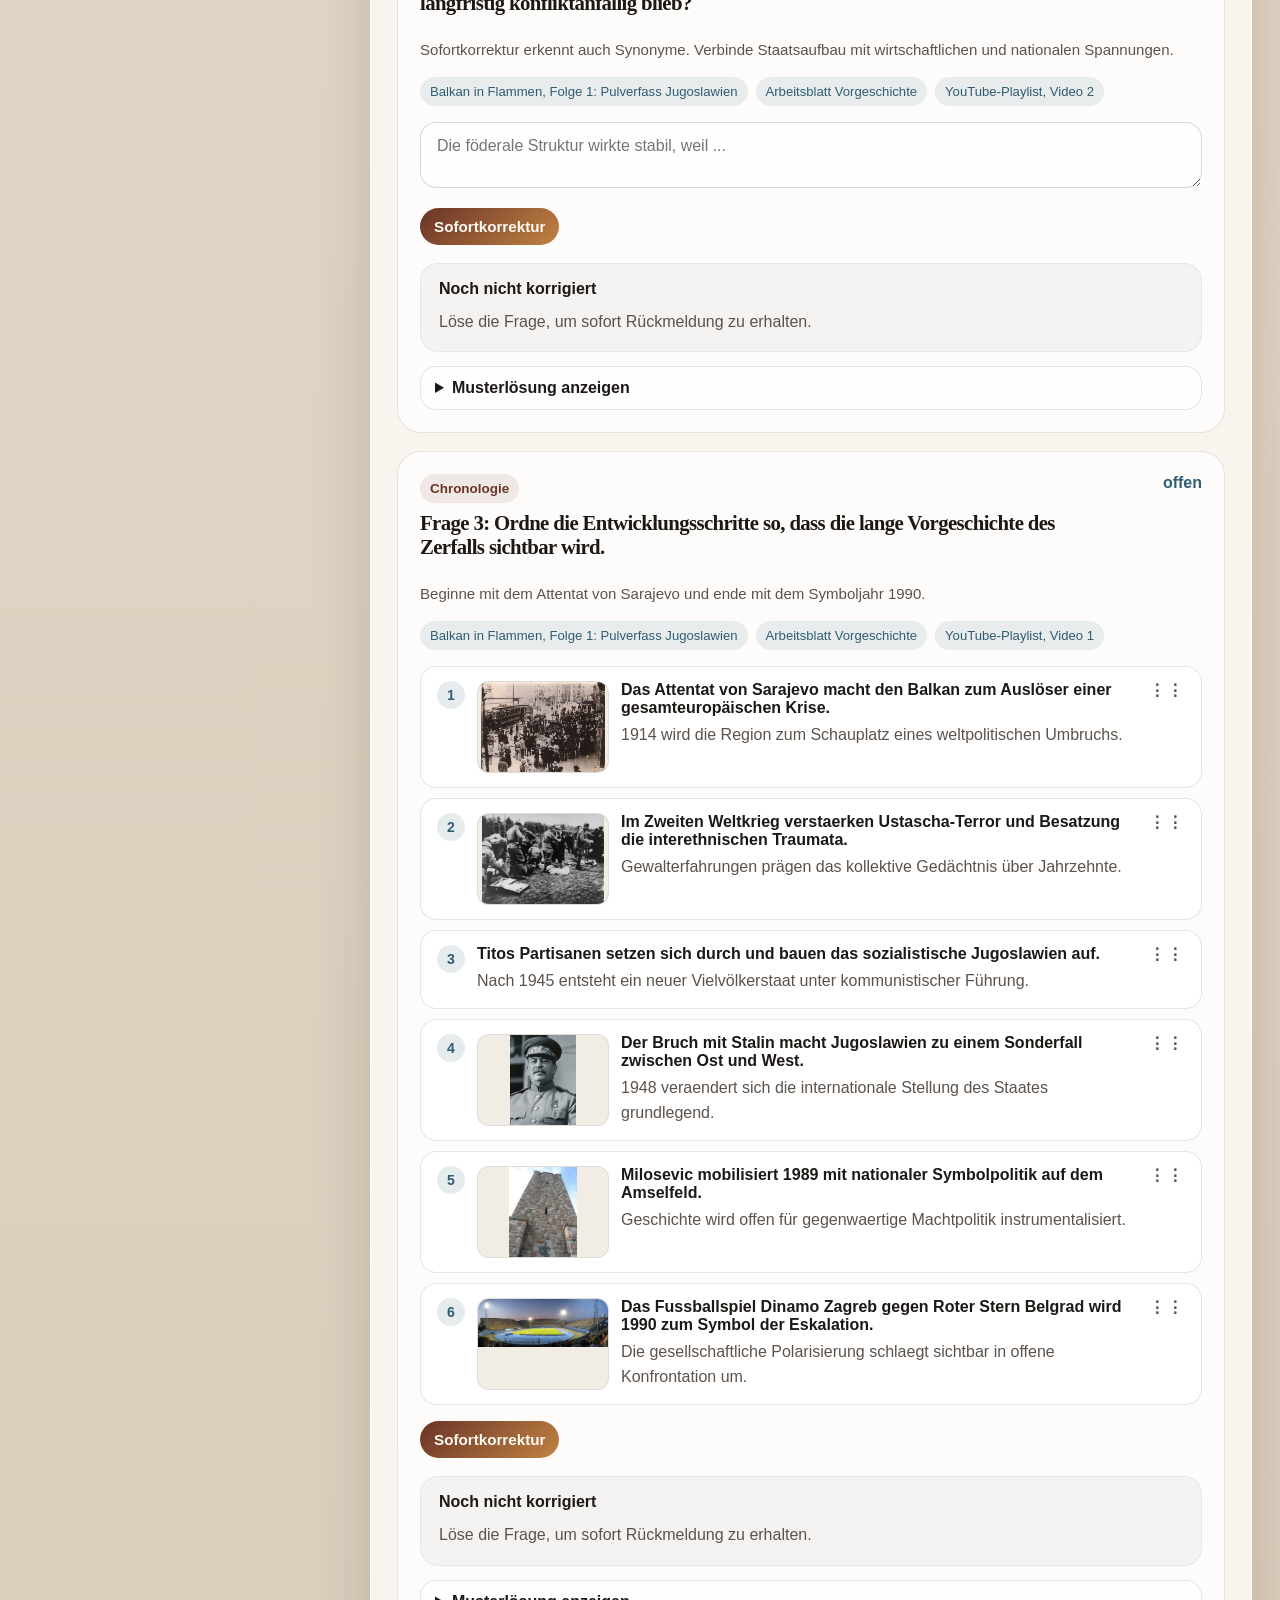
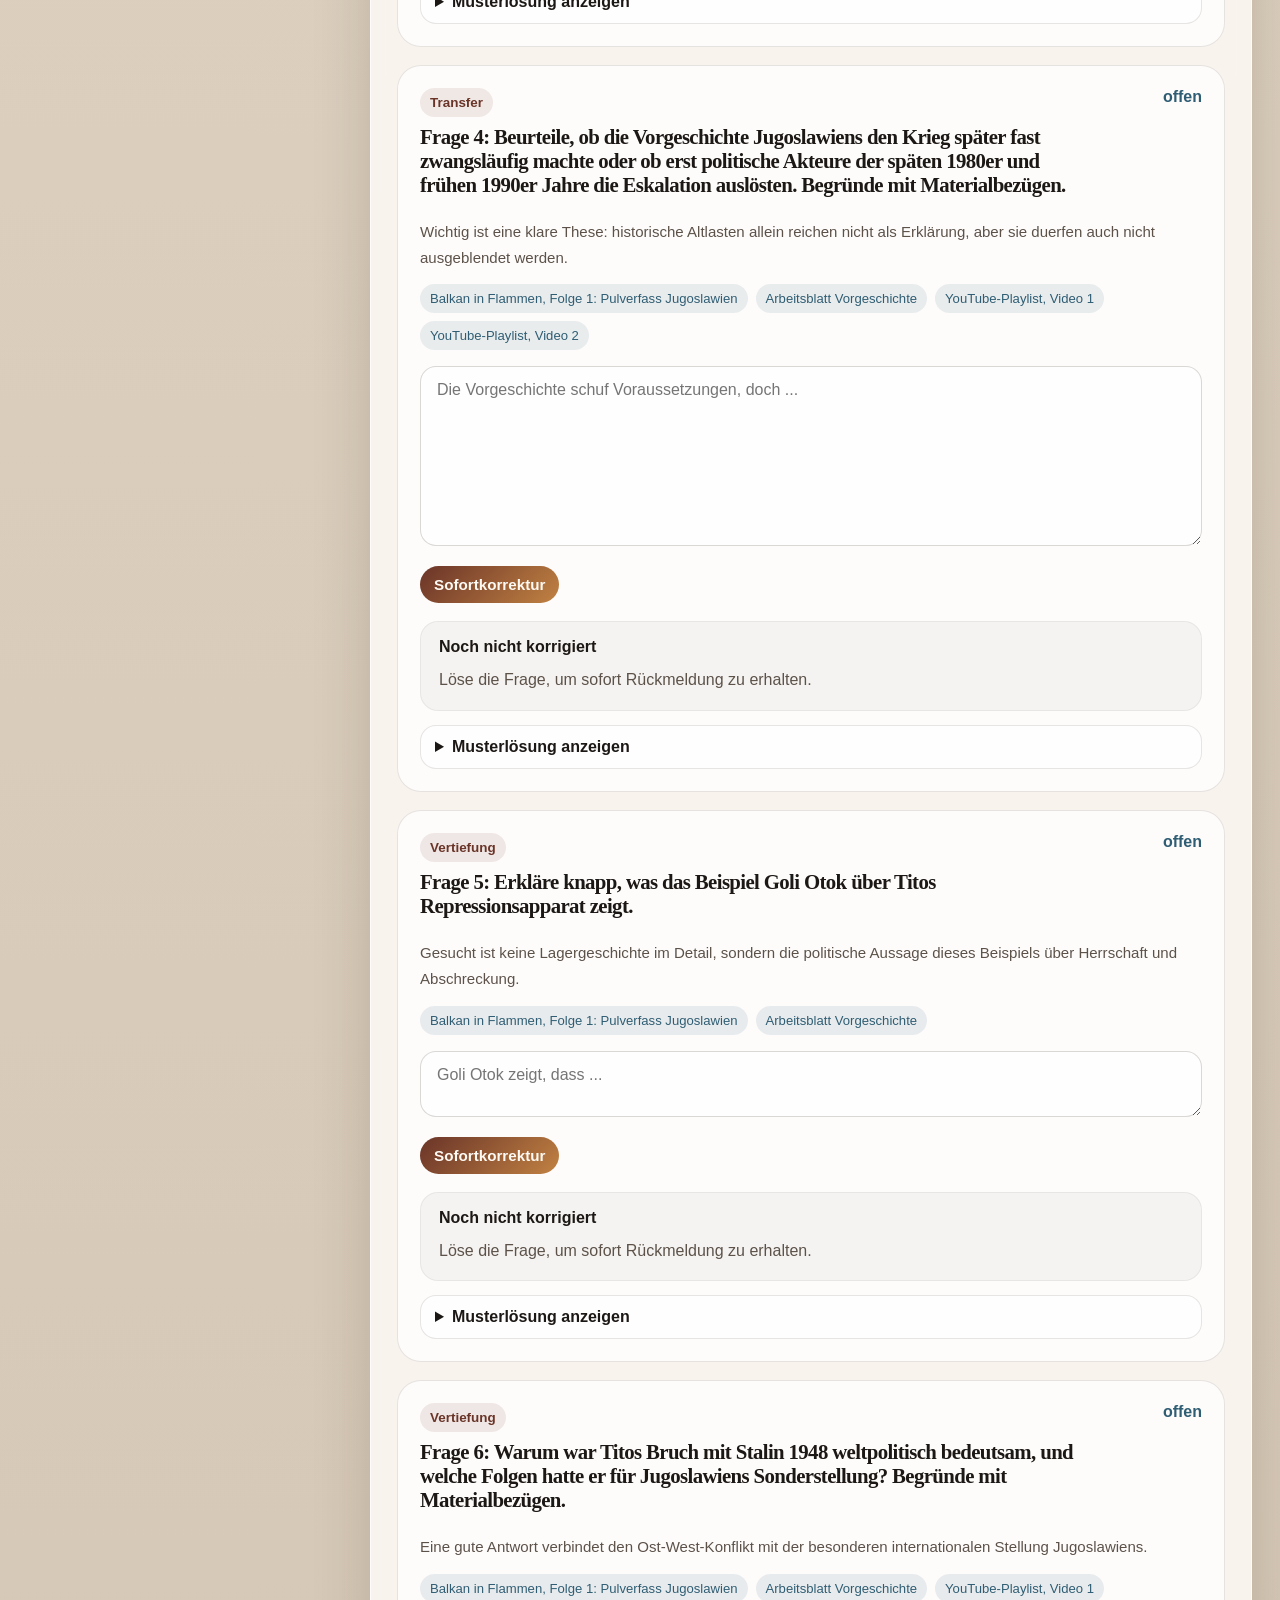
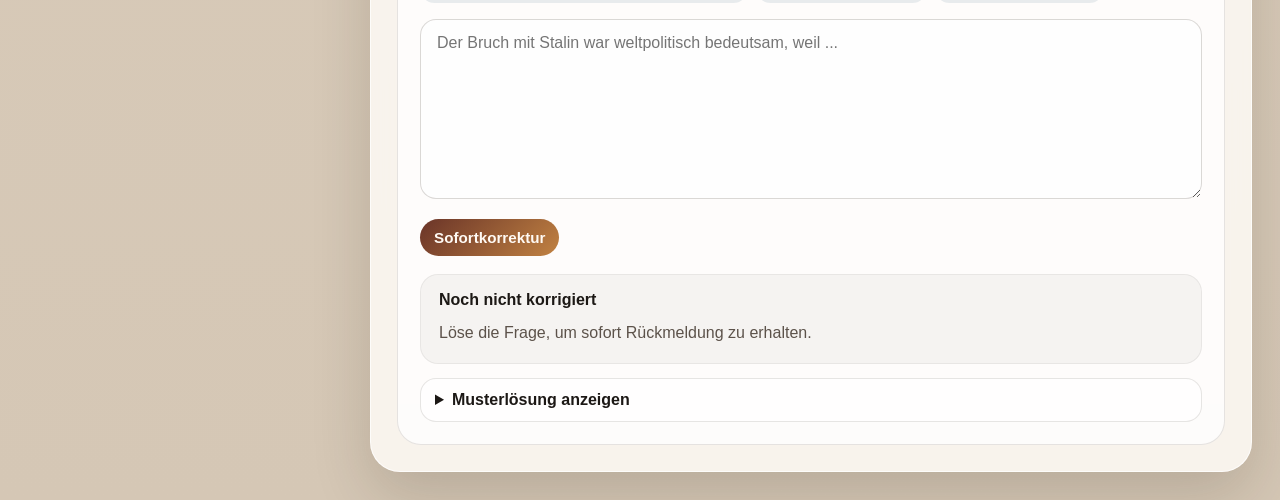
==== commit b05cf91f: "Rename question section heading" ====
--- a/index.html
+++ b/index.html
@@ -127,7 +127,7 @@
             <div class="section-head">
               <div>
                 <p class="eyebrow">Fragenraum</p>
-                <h2>Anspruchsvolle Überprüfung</h2>
+                <h2>Vertiefungsfragen</h2>
               </div>
               <p class="section-copy">
                 Nach jeder Antwort erscheint sofort eine Rückmeldung. Bei kurzen Freitexten
--- a/styles.css
+++ b/styles.css
@@ -571,6 +571,54 @@
   font-size: 0.88rem;
 }
 
+.film-module-box {
+  background: linear-gradient(140deg, rgba(47, 93, 115, 0.12), rgba(255, 255, 255, 0.88));
+  border-color: rgba(47, 93, 115, 0.18);
+}
+
+.film-module-head {
+  display: flex;
+  justify-content: space-between;
+  gap: 18px;
+  align-items: flex-start;
+}
+
+.film-module-status {
+  min-width: 170px;
+  margin: 0;
+  color: var(--cold);
+  font-weight: 800;
+  text-align: right;
+}
+
+.film-module-preview {
+  display: grid;
+  grid-template-columns: repeat(2, minmax(0, 1fr));
+  gap: 12px;
+  margin-top: 16px;
+}
+
+.film-preview-chip {
+  display: grid;
+  gap: 4px;
+  padding: 14px 16px;
+  border-radius: 18px;
+  border: 1px solid var(--line);
+  background: rgba(255, 255, 255, 0.84);
+}
+
+.film-preview-chip strong {
+  font-size: 1rem;
+  overflow-wrap: anywhere;
+}
+
+.film-preview-chip span {
+  color: var(--muted);
+  font-size: 0.92rem;
+  line-height: 1.55;
+  overflow-wrap: anywhere;
+}
+
 .focus-gallery {
   margin-top: 22px;
   padding: 20px;
@@ -1263,6 +1311,12 @@
   margin: 0;
 }
 
+.source-modal-group-emphasis {
+  background: linear-gradient(140deg, rgba(47, 93, 115, 0.12), rgba(255, 255, 255, 0.84));
+  border-color: rgba(47, 93, 115, 0.16);
+}
+
+.film-modal-grid,
 .source-modal-grid {
   display: grid;
   grid-template-columns: repeat(2, minmax(0, 1fr));
@@ -1275,6 +1329,65 @@
   border-radius: var(--radius-md);
   border: 1px solid var(--line);
   background: rgba(255, 255, 255, 0.84);
+}
+
+.film-modal-card {
+  background: linear-gradient(145deg, rgba(255, 255, 255, 0.94), rgba(231, 239, 242, 0.88));
+  border-color: rgba(47, 93, 115, 0.18);
+}
+
+.linked-question-block {
+  margin-top: 16px;
+  padding-top: 14px;
+  border-top: 1px solid rgba(53, 41, 32, 0.12);
+}
+
+.linked-question-title {
+  margin: 0 0 10px;
+  color: var(--ink);
+  font-weight: 800;
+}
+
+.linked-question-grid {
+  display: grid;
+  gap: 10px;
+}
+
+.linked-question-chip {
+  display: grid;
+  gap: 4px;
+  width: 100%;
+  padding: 12px 14px;
+  border-radius: 16px;
+  border: 1px solid var(--line);
+  background: rgba(255, 255, 255, 0.92);
+  cursor: pointer;
+  text-align: left;
+}
+
+.linked-question-chip strong {
+  color: var(--wire);
+  font-size: 0.92rem;
+}
+
+.linked-question-chip span {
+  color: var(--muted);
+  line-height: 1.45;
+}
+
+.source-modal-details {
+  border-radius: var(--radius-lg);
+  background: rgba(255, 255, 255, 0.62);
+  border: 1px solid var(--line);
+  padding: 0 0 6px;
+}
+
+.source-modal-details summary {
+  padding: 16px 18px;
+}
+
+.source-modal-details .source-modal-group {
+  margin: 0 12px 12px;
 }
 
 .audio-panel {
@@ -1320,7 +1433,8 @@
   .stats-grid,
   .resource-grid,
   .module-grid,
-  .teacher-grid {
+  .teacher-grid,
+  .film-module-preview {
     grid-template-columns: 1fr 1fr;
   }
 
@@ -1330,6 +1444,7 @@
   .focus-gallery-head,
   .actor-panel-head,
   .mini-checks-head,
+  .film-module-head,
   .mini-question-header,
   .source-modal-header {
     flex-direction: column;
@@ -1363,6 +1478,8 @@
   .teacher-grid,
   .actor-grid,
   .mini-check-grid,
+  .film-module-preview,
+  .film-modal-grid,
   .source-modal-grid {
     grid-template-columns: 1fr;
   }
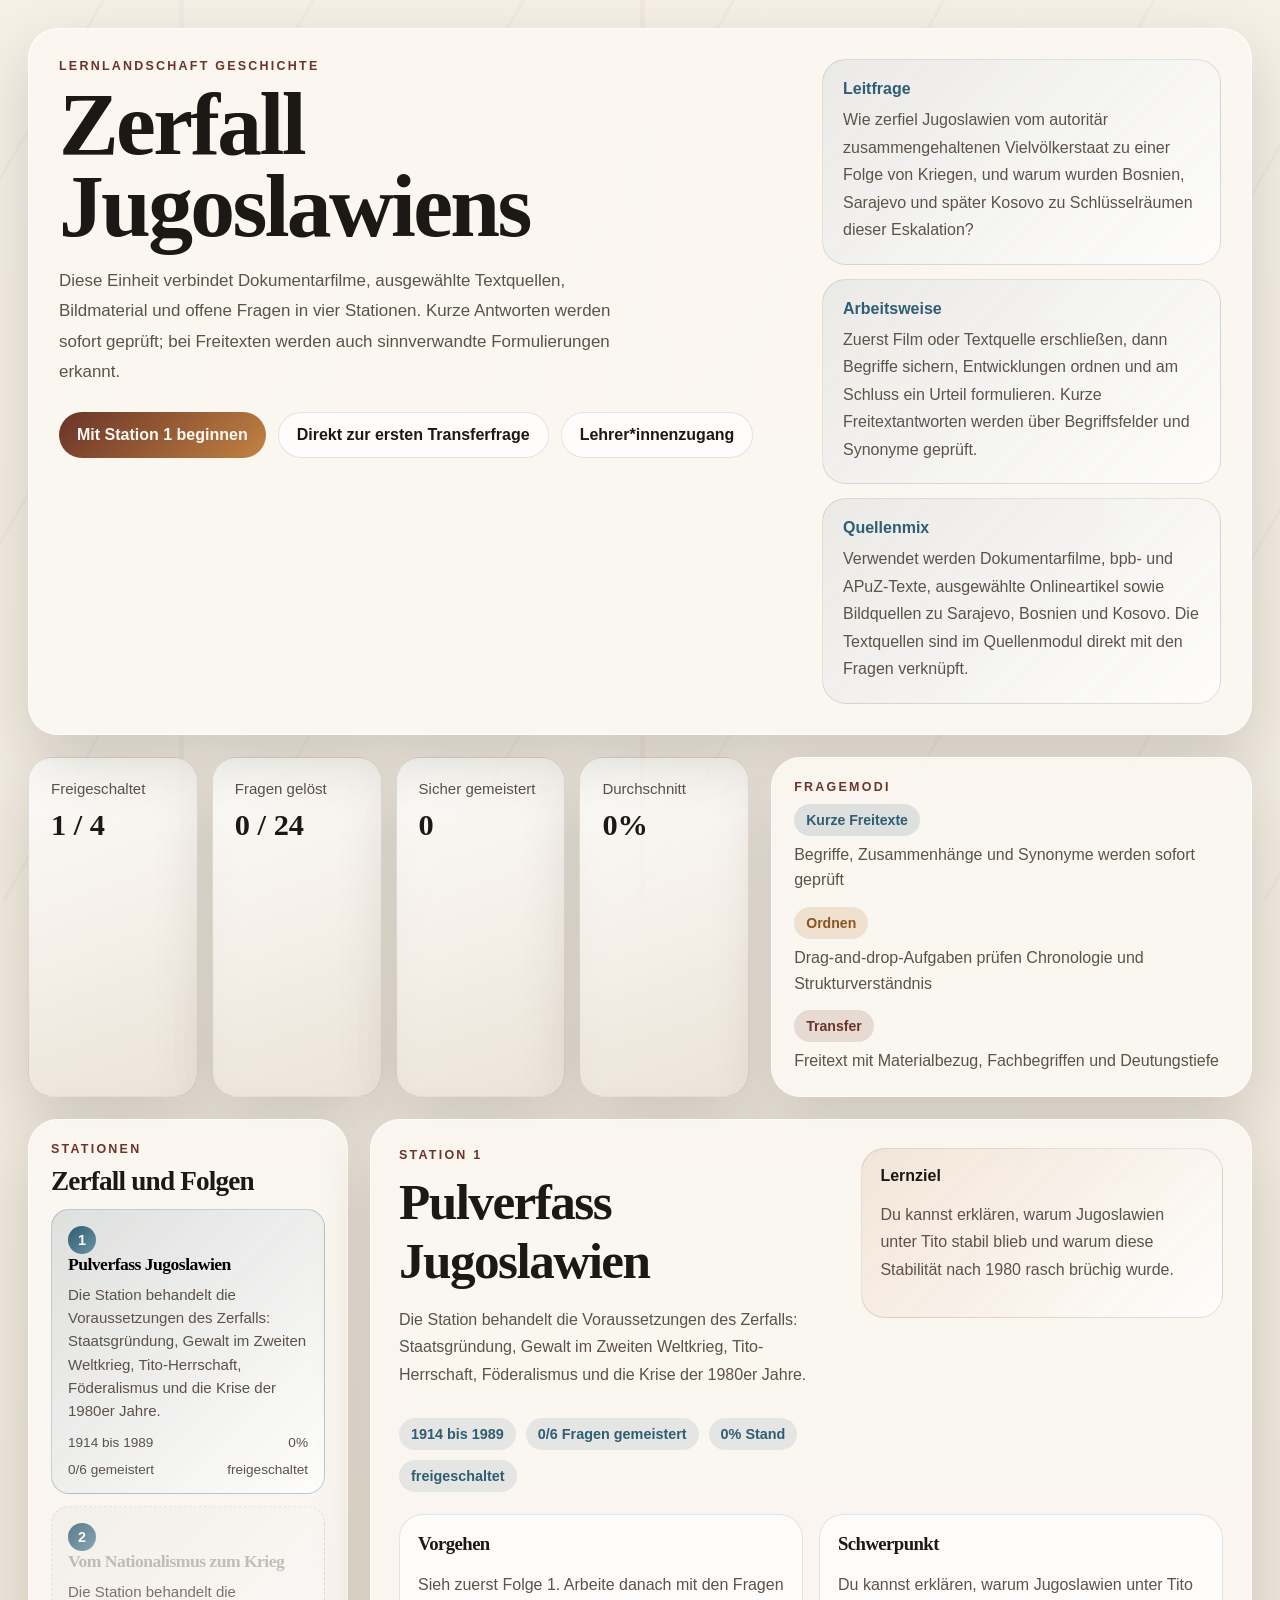
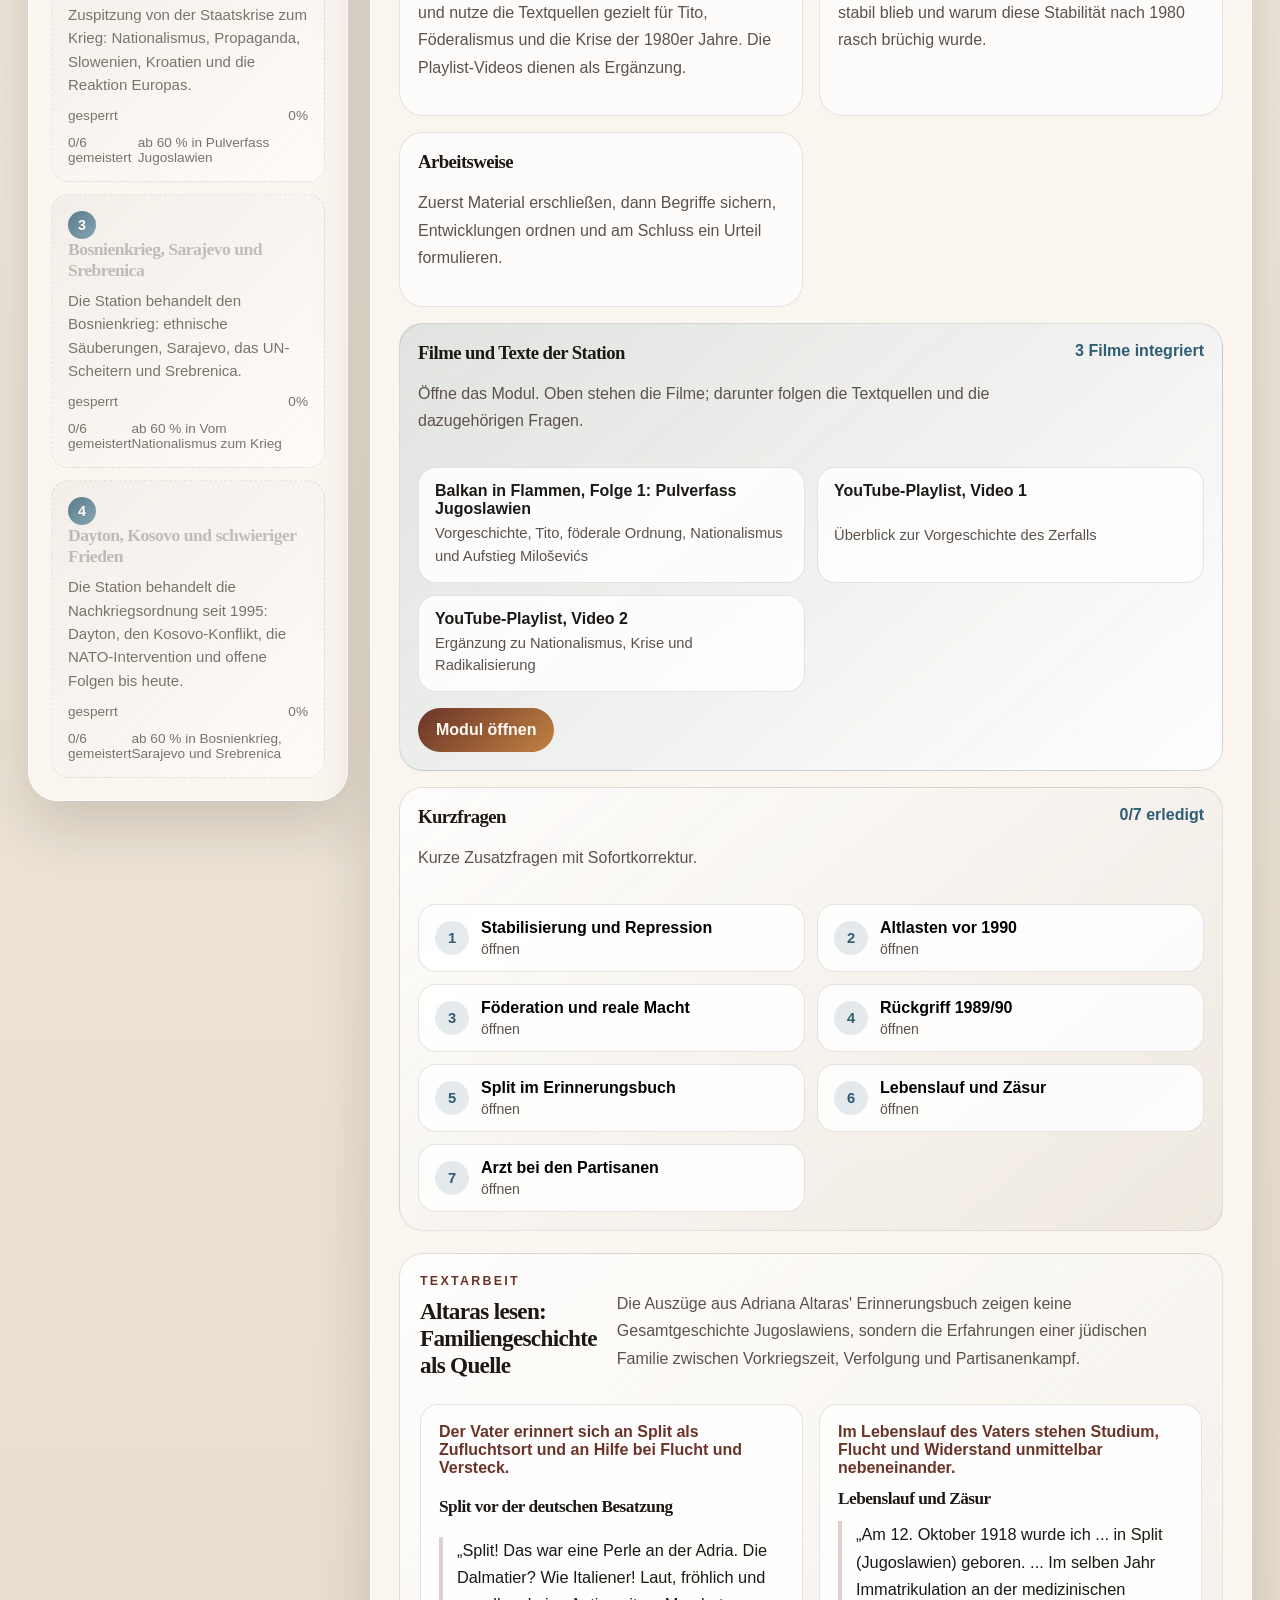
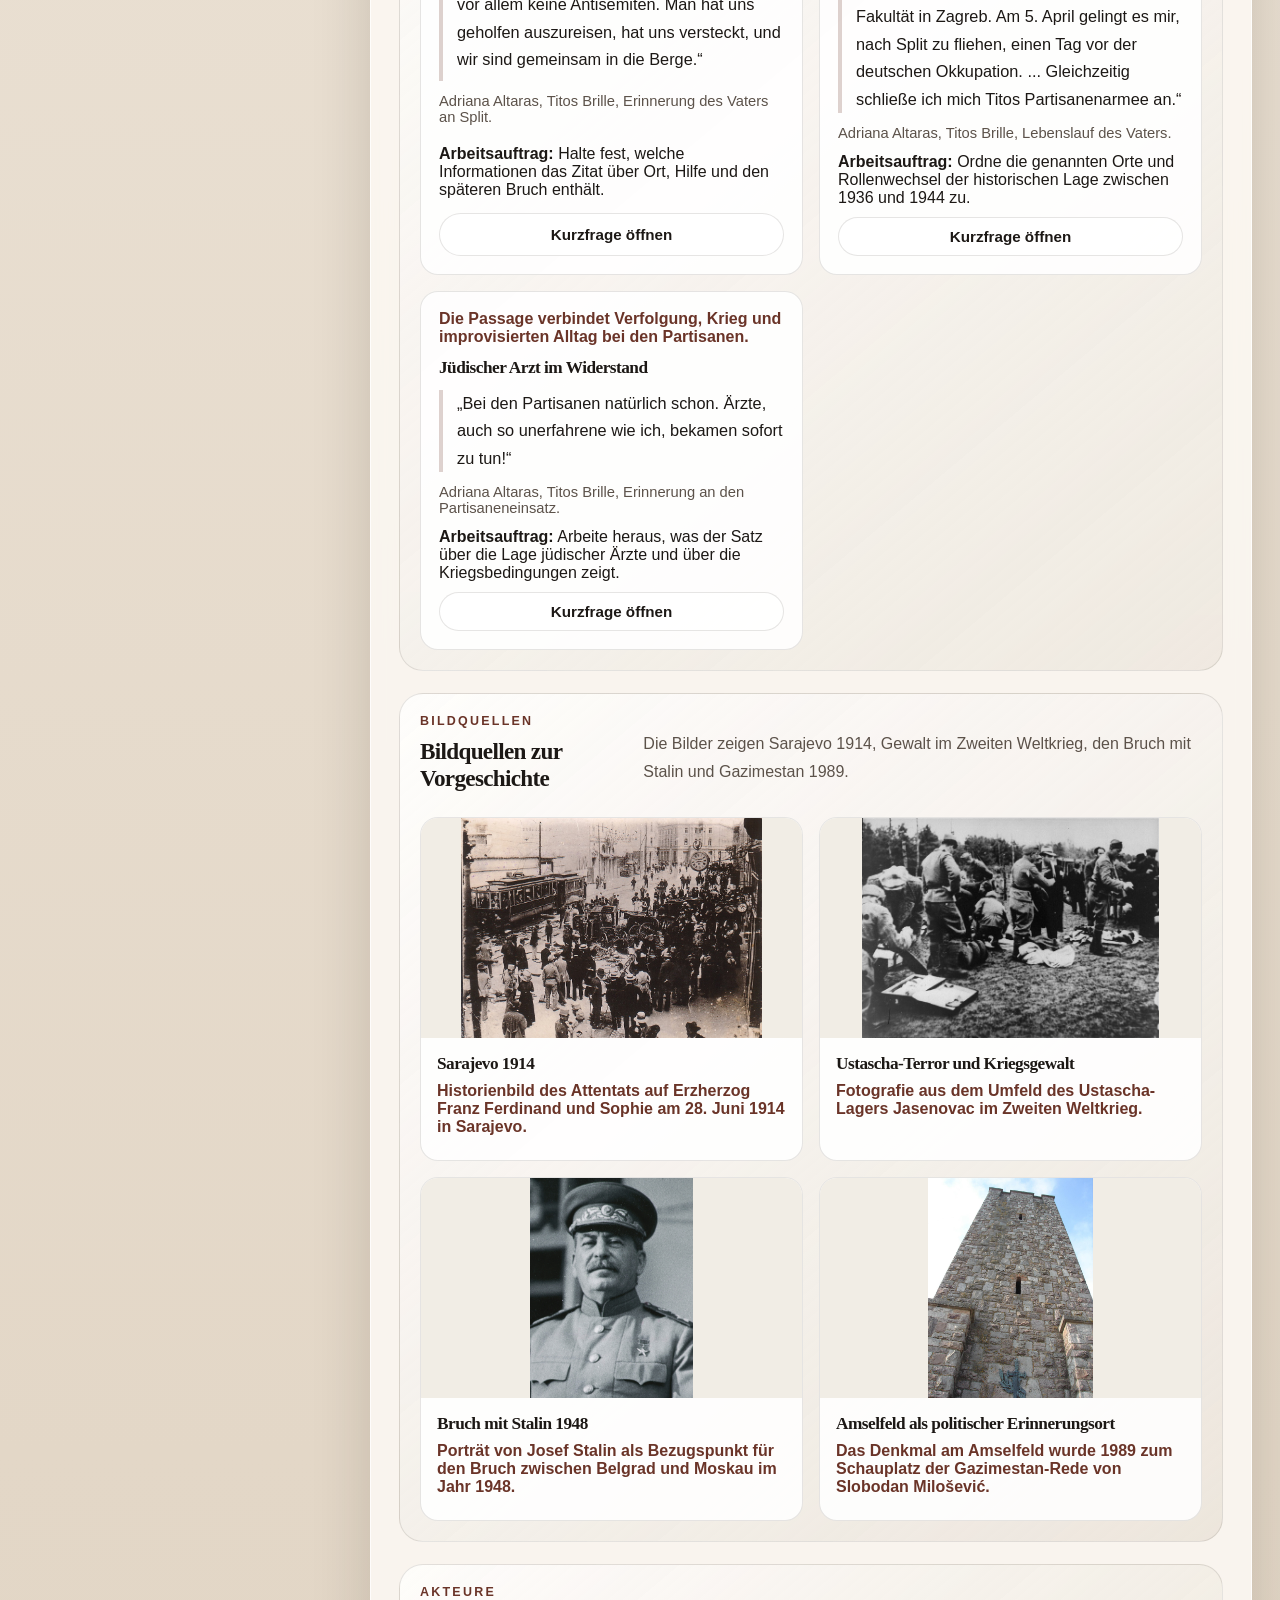
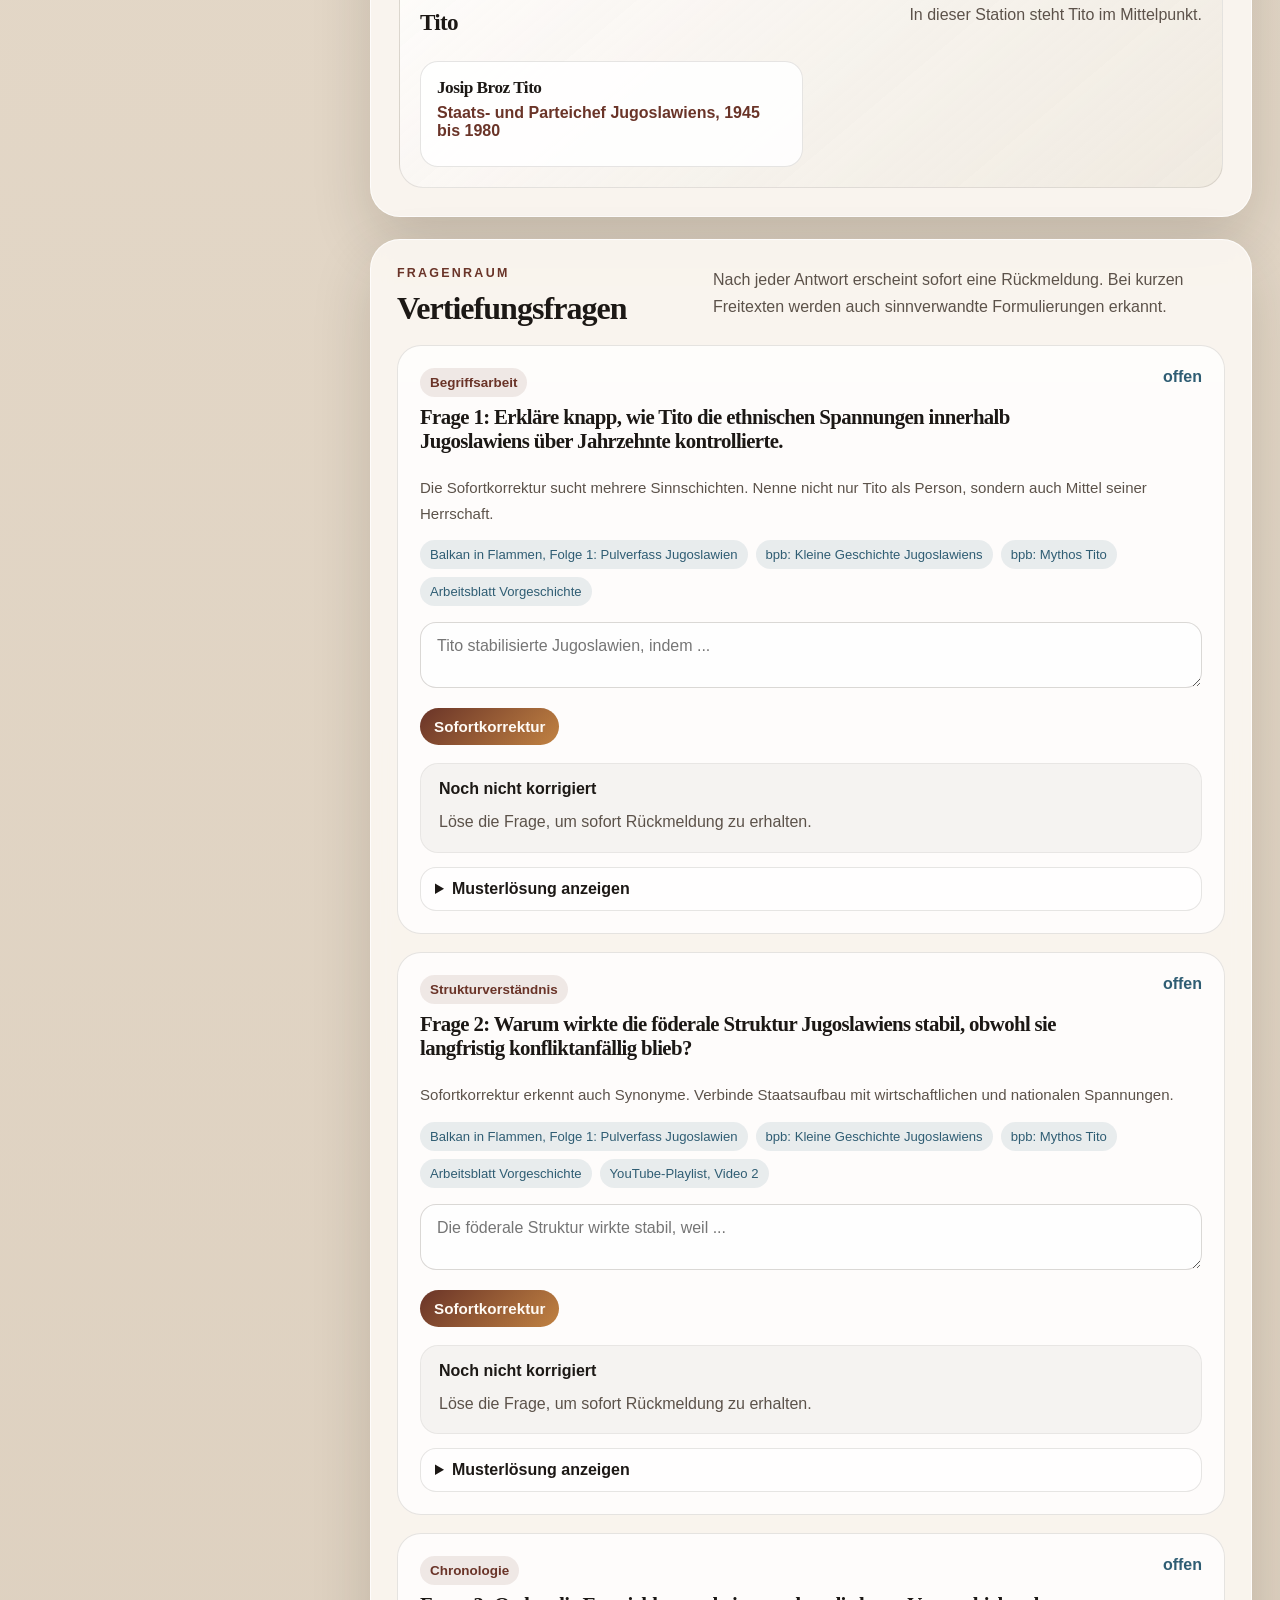
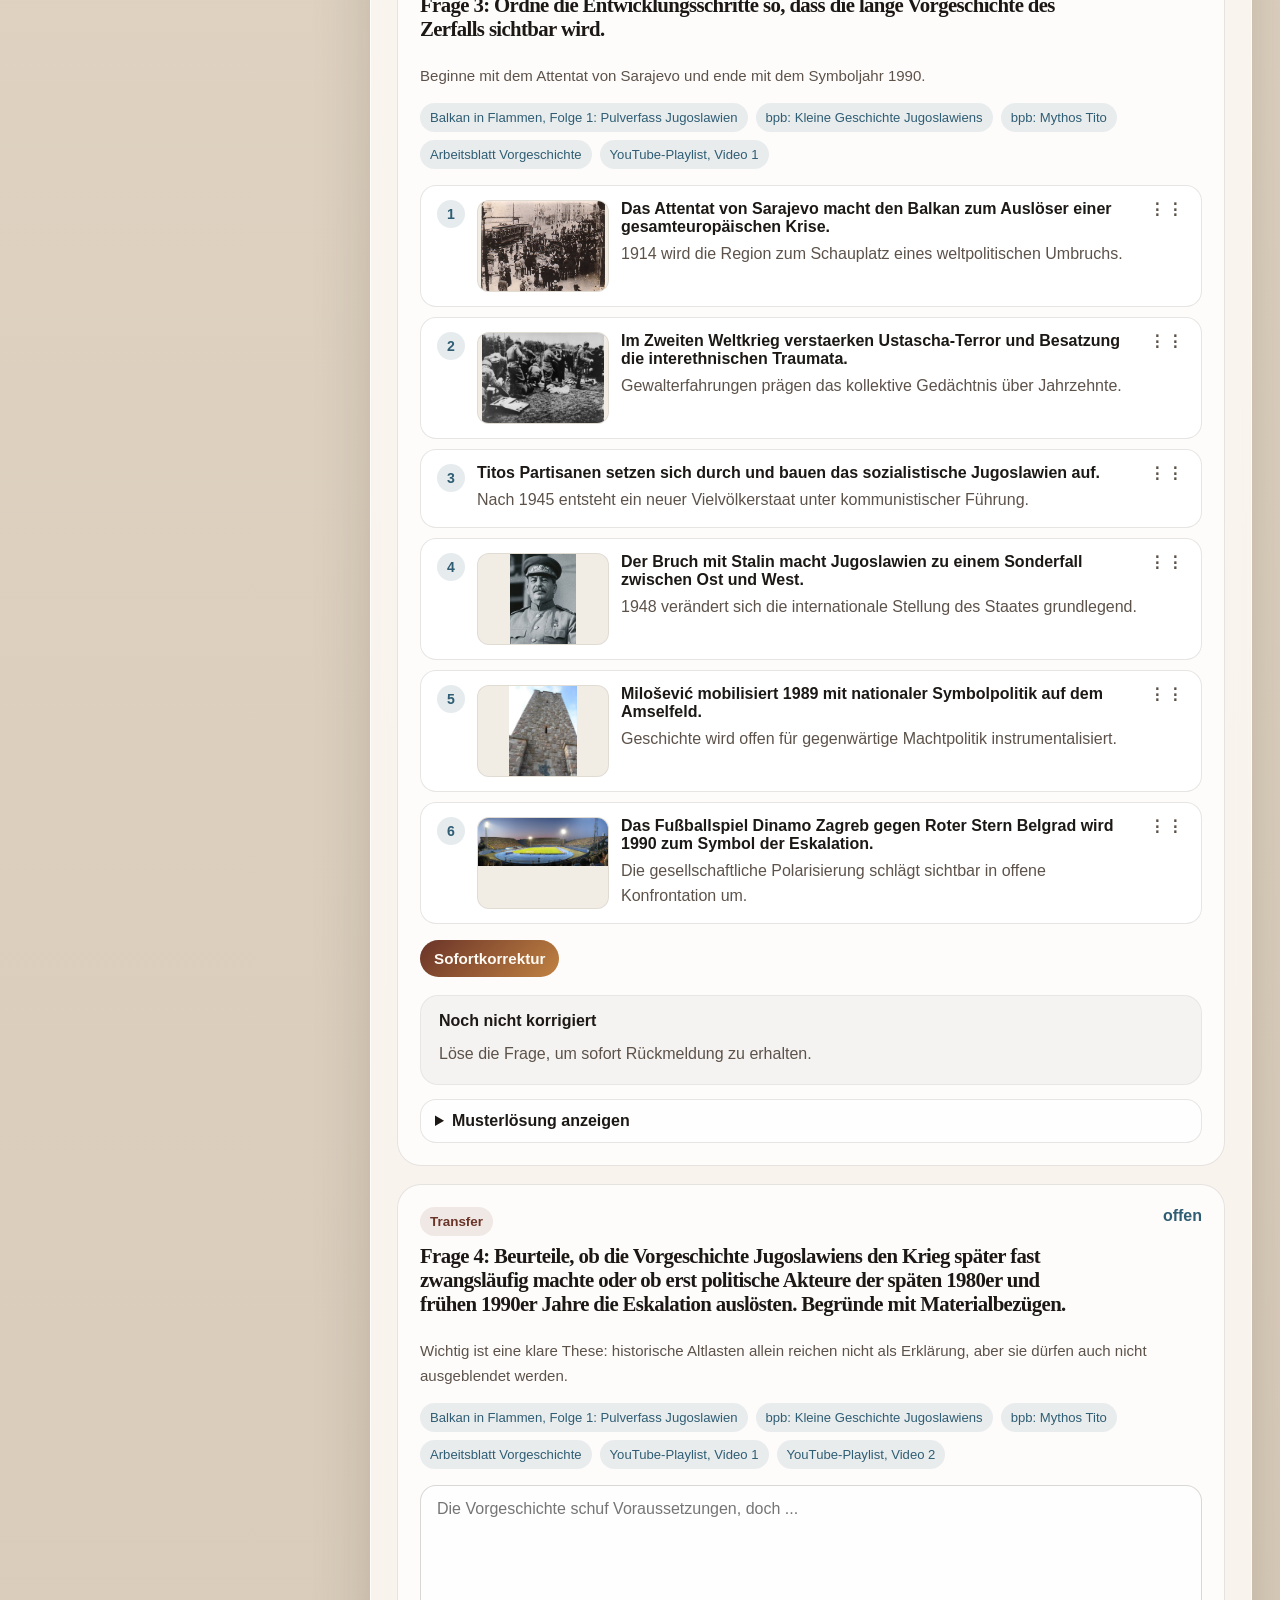
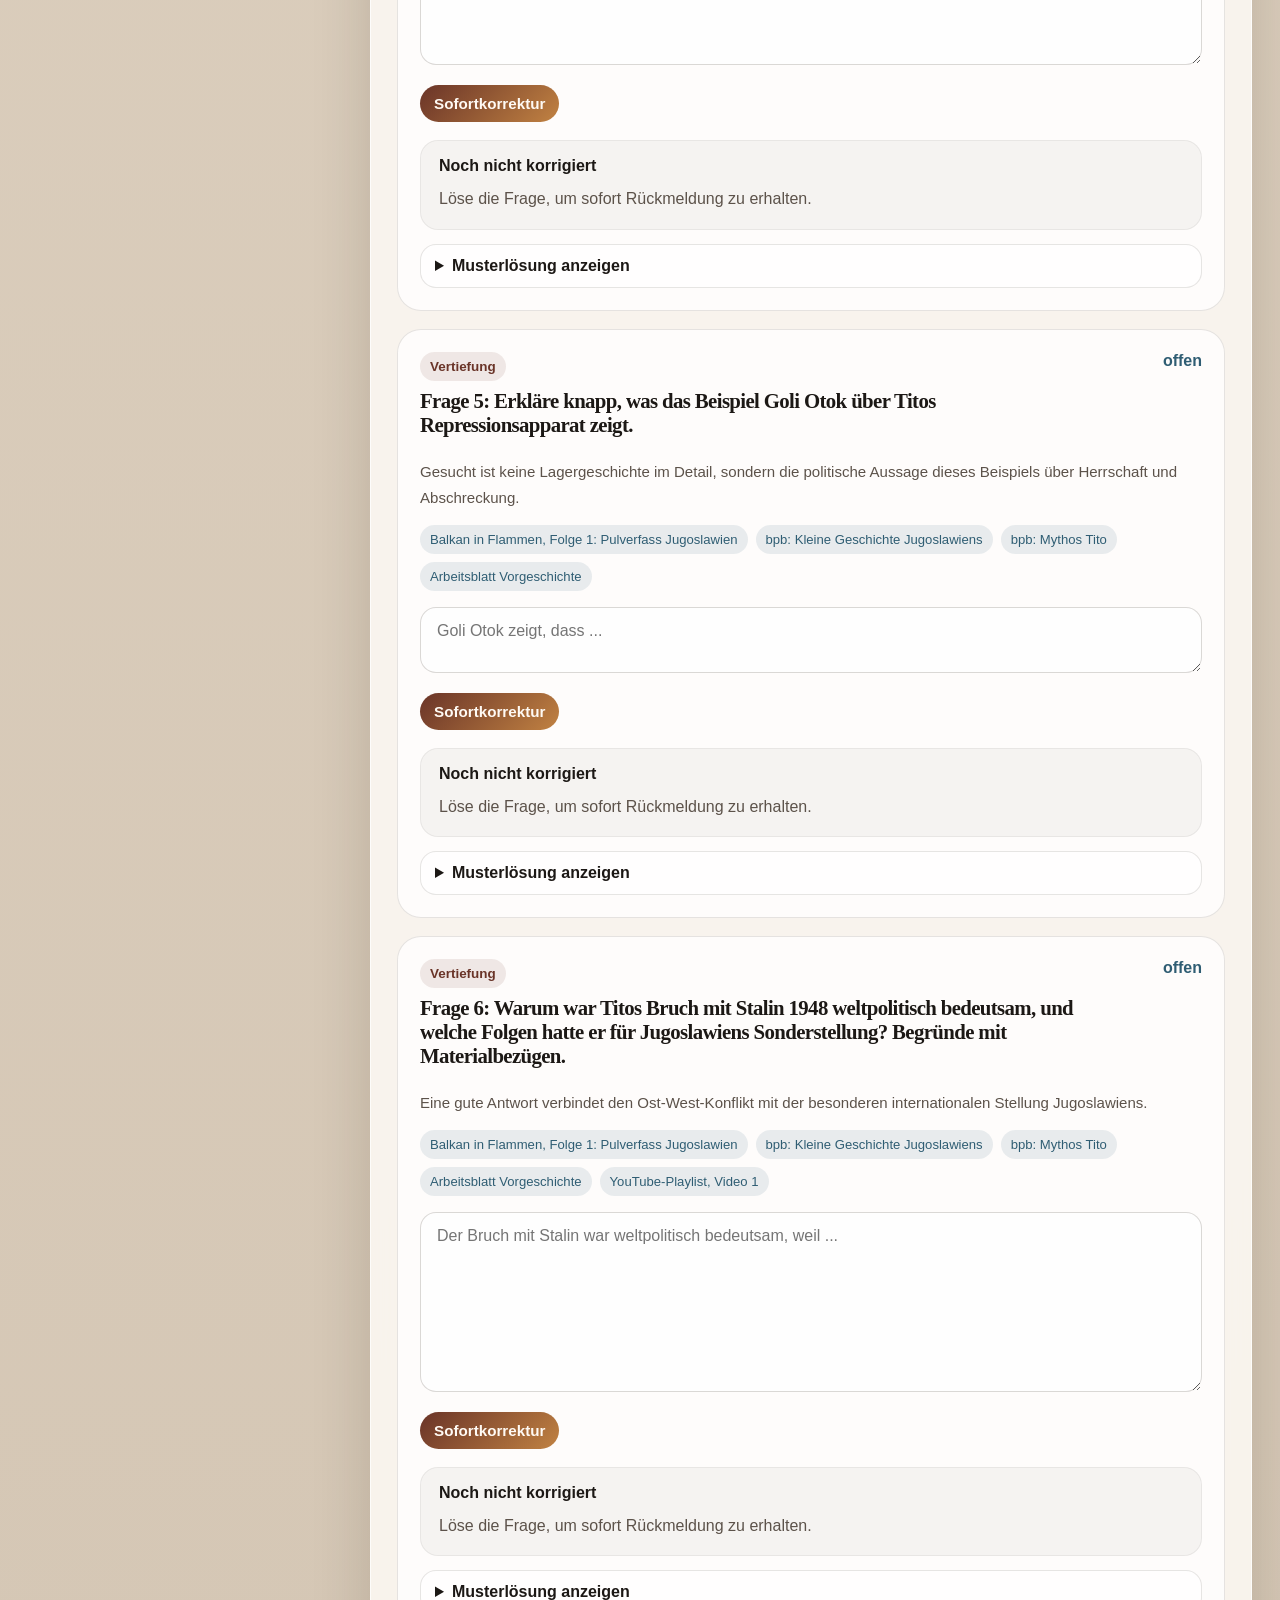
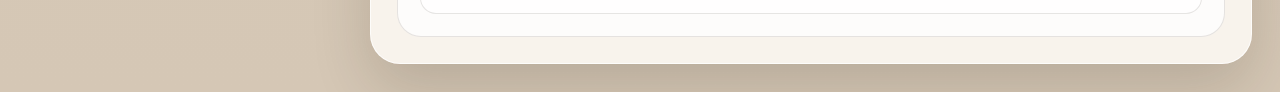
==== commit d5bdb5b9: "Integrate Altaras excerpts and Kosovo podcast" ====
--- a/index.html
+++ b/index.html
@@ -33,10 +33,9 @@
           <p class="eyebrow">Lernlandschaft Geschichte</p>
           <h1>Zerfall Jugoslawiens</h1>
           <p class="lead">
-            Diese Lernlandschaft ordnet Dokumentationsfolgen, YouTube-Videos, ein lokales
-            Fragenheft, den Wikipedia-Artikel zum Bosnienkrieg und zwei Sarajevo-Bildquellen zu
-            einer vierteiligen Lernroute. Jede Station verbindet Materialarbeit mit offenen
-            Fragen, Sofortkorrektur und Synonymerkennung.
+            Diese Einheit verbindet Dokumentarfilme, ausgewählte Textquellen, Bildmaterial und
+            offene Fragen in vier Stationen. Kurze Antworten werden sofort geprüft; bei
+            Freitexten werden auch sinnverwandte Formulierungen erkannt.
           </p>
           <div class="hero-actions">
             <button class="btn primary" id="start-route-button" type="button">Mit Station 1 beginnen</button>
@@ -57,17 +56,17 @@
           <div class="note-card">
             <p class="note-label">Arbeitsweise</p>
             <p>
-              Zuerst Material sichten, dann Begriffe sichern, anschließend Zusammenhänge deuten.
-              Kurze Freitextantworten werden mit Begriffsfeldern und Synonymen geprüft; offene
-              Antworten erhalten gestuftes Sofortfeedback.
+              Zuerst Film oder Textquelle erschließen, dann Begriffe sichern, Entwicklungen
+              ordnen und am Schluss ein Urteil formulieren. Kurze Freitextantworten werden über
+              Begriffsfelder und Synonyme geprüft.
             </p>
           </div>
           <div class="note-card">
             <p class="note-label">Quellenmix</p>
             <p>
-              Die Stationen verbinden Dokumentation, Fragen-PDF, Wikipedia und Bildquellen zu
-              Sarajevo. So lassen sich Kriegsverlauf, Gewaltformen und Nachkriegsordnung aus
-              unterschiedlichen Perspektiven erschließen.
+              Verwendet werden Dokumentarfilme, bpb- und APuZ-Texte, ausgewählte Onlineartikel
+              sowie Bildquellen zu Sarajevo, Bosnien und Kosovo. Die Textquellen sind im
+              Quellenmodul direkt mit den Fragen verknüpft.
             </p>
           </div>
         </aside>
--- a/styles.css
+++ b/styles.css
@@ -619,6 +619,78 @@
   overflow-wrap: anywhere;
 }
 
+
+.text-dossier {
+  margin-top: 22px;
+  padding: 20px;
+  border-radius: var(--radius-lg);
+  border: 1px solid var(--line);
+  background: linear-gradient(140deg, rgba(255, 255, 255, 0.82), rgba(221, 213, 199, 0.36));
+}
+
+.text-dossier-head {
+  display: flex;
+  justify-content: space-between;
+  gap: 20px;
+  align-items: flex-start;
+  margin-bottom: 16px;
+}
+
+.text-dossier-head h3 {
+  margin: 0;
+  font-size: 1.45rem;
+}
+
+.text-dossier-grid {
+  display: grid;
+  grid-template-columns: repeat(2, minmax(0, 1fr));
+  gap: 16px;
+}
+
+.text-card {
+  display: grid;
+  gap: 12px;
+  padding: 18px;
+  border-radius: var(--radius-md);
+  border: 1px solid var(--line);
+  background: rgba(255, 255, 255, 0.88);
+}
+
+.text-card h4 {
+  margin: 0;
+  font-size: 1.08rem;
+}
+
+.text-card-context,
+.text-card-source,
+.text-card-task p {
+  margin: 0;
+}
+
+.text-card-context {
+  color: var(--wire);
+  font-weight: 700;
+}
+
+.text-card-quote {
+  margin: 0;
+  padding: 0 0 0 14px;
+  border-left: 4px solid rgba(106, 52, 40, 0.22);
+  color: var(--ink);
+  font-size: 1.02rem;
+  line-height: 1.68;
+}
+
+.text-card-source {
+  color: var(--muted);
+  font-size: 0.92rem;
+}
+
+.text-card-task {
+  display: grid;
+  gap: 10px;
+}
+
 .focus-gallery {
   margin-top: 22px;
   padding: 20px;
@@ -1441,6 +1513,7 @@
   .module-title-row,
   .section-head,
   .question-topline,
+  .text-dossier-head,
   .focus-gallery-head,
   .actor-panel-head,
   .mini-checks-head,
@@ -1474,6 +1547,7 @@
   .stats-grid,
   .resource-grid,
   .module-grid,
+  .text-dossier-grid,
   .focus-gallery-grid,
   .teacher-grid,
   .actor-grid,
